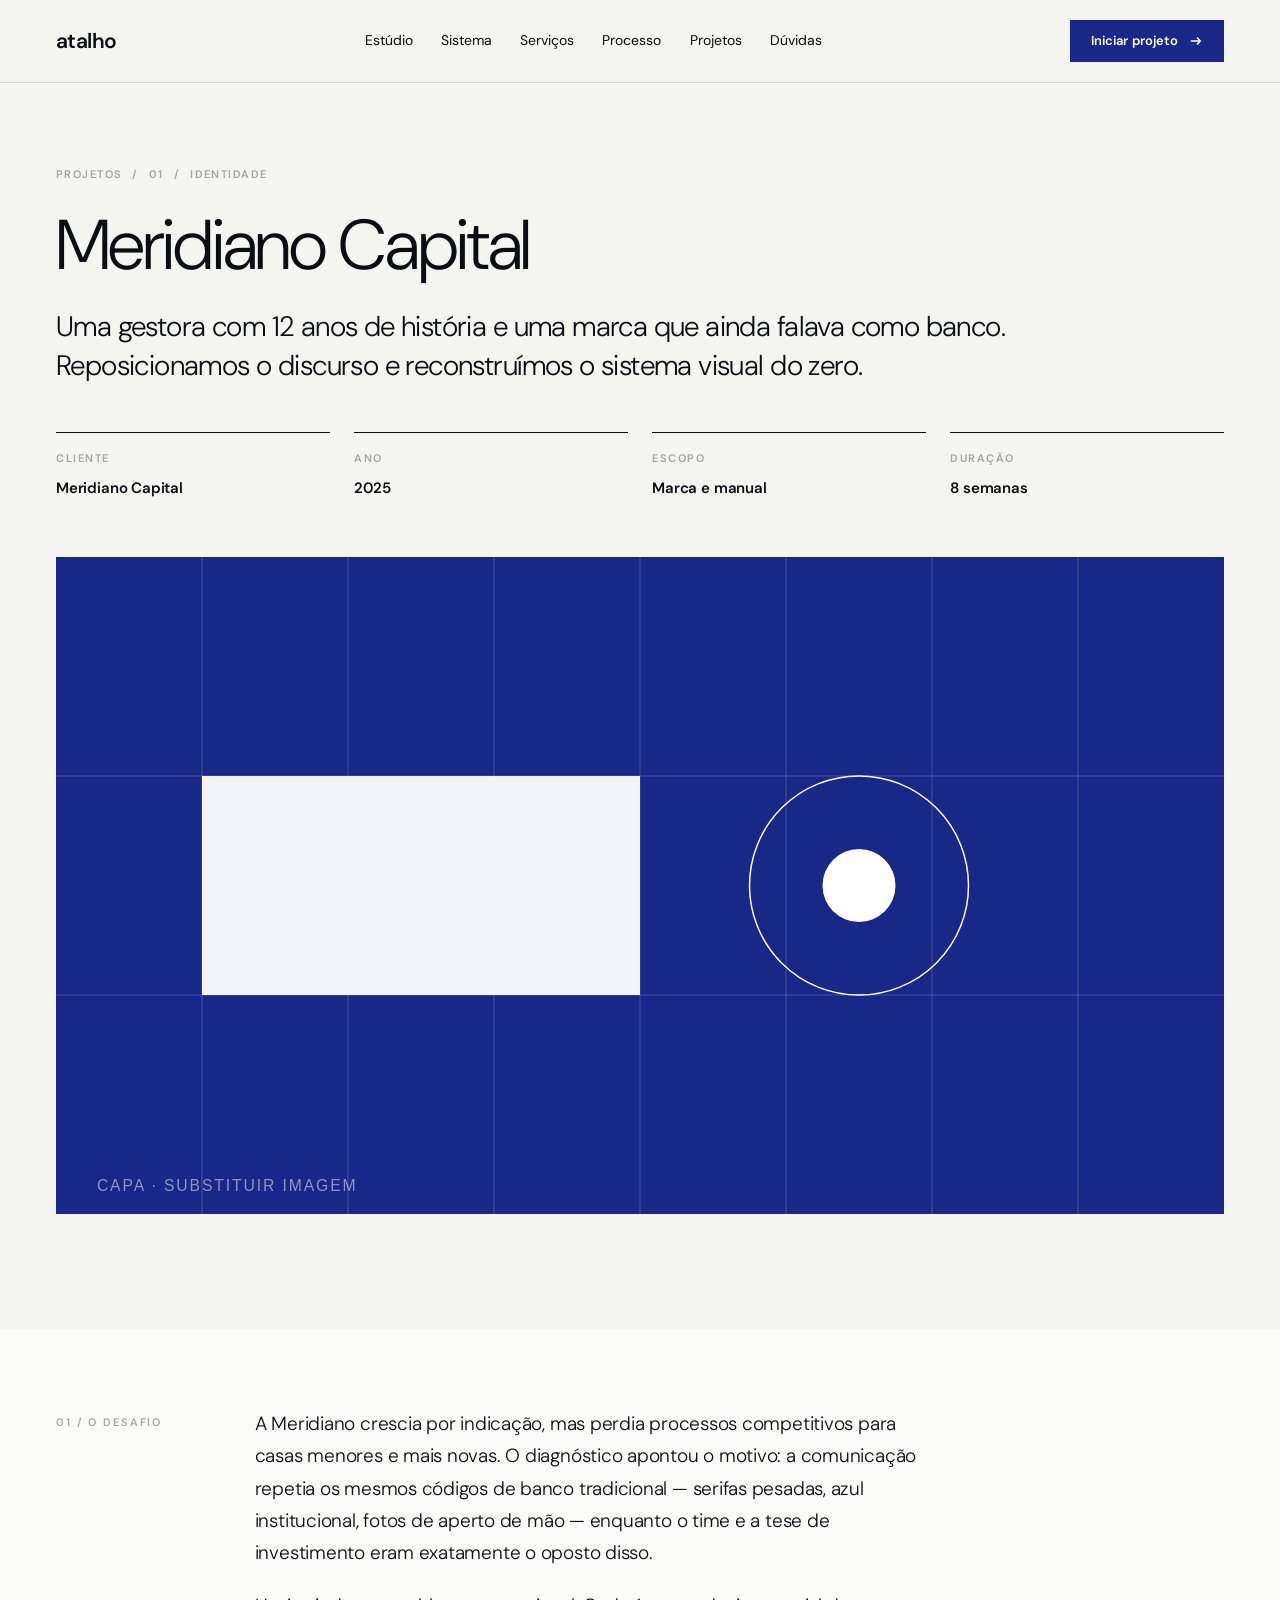
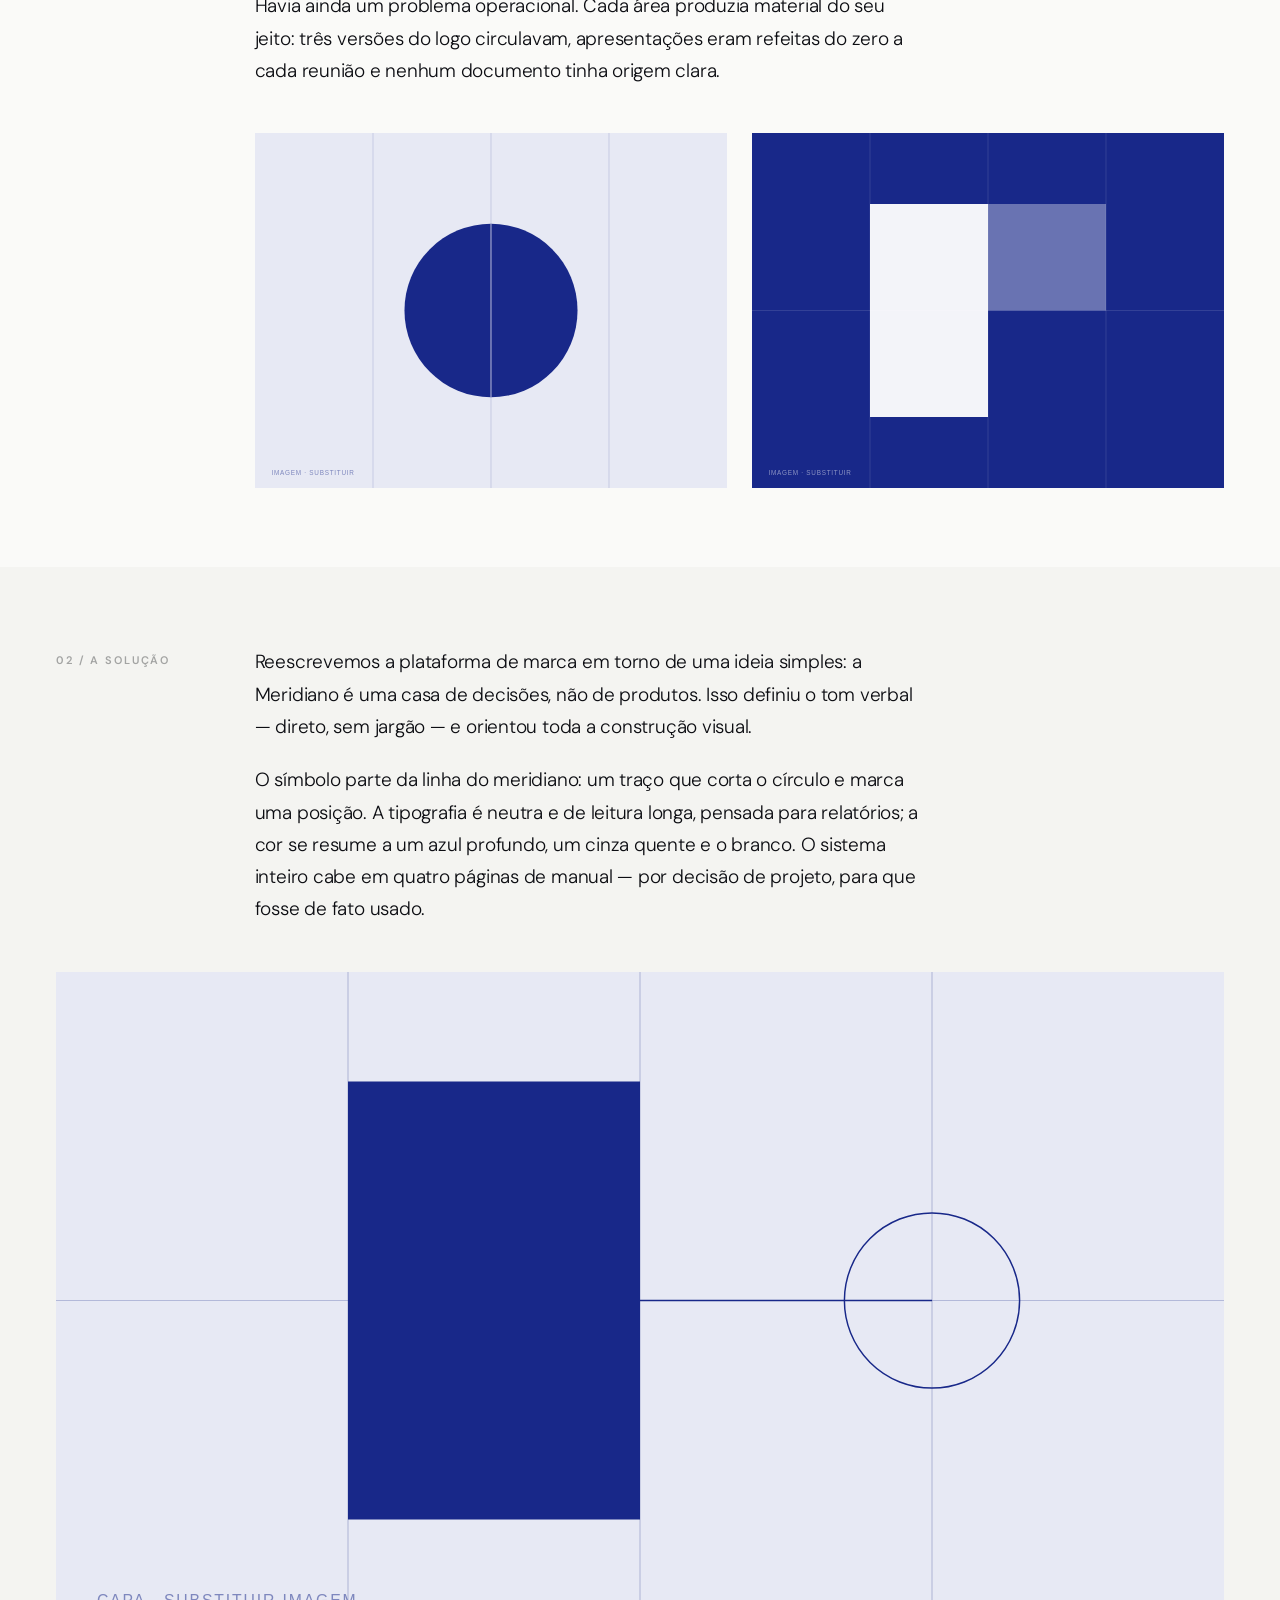
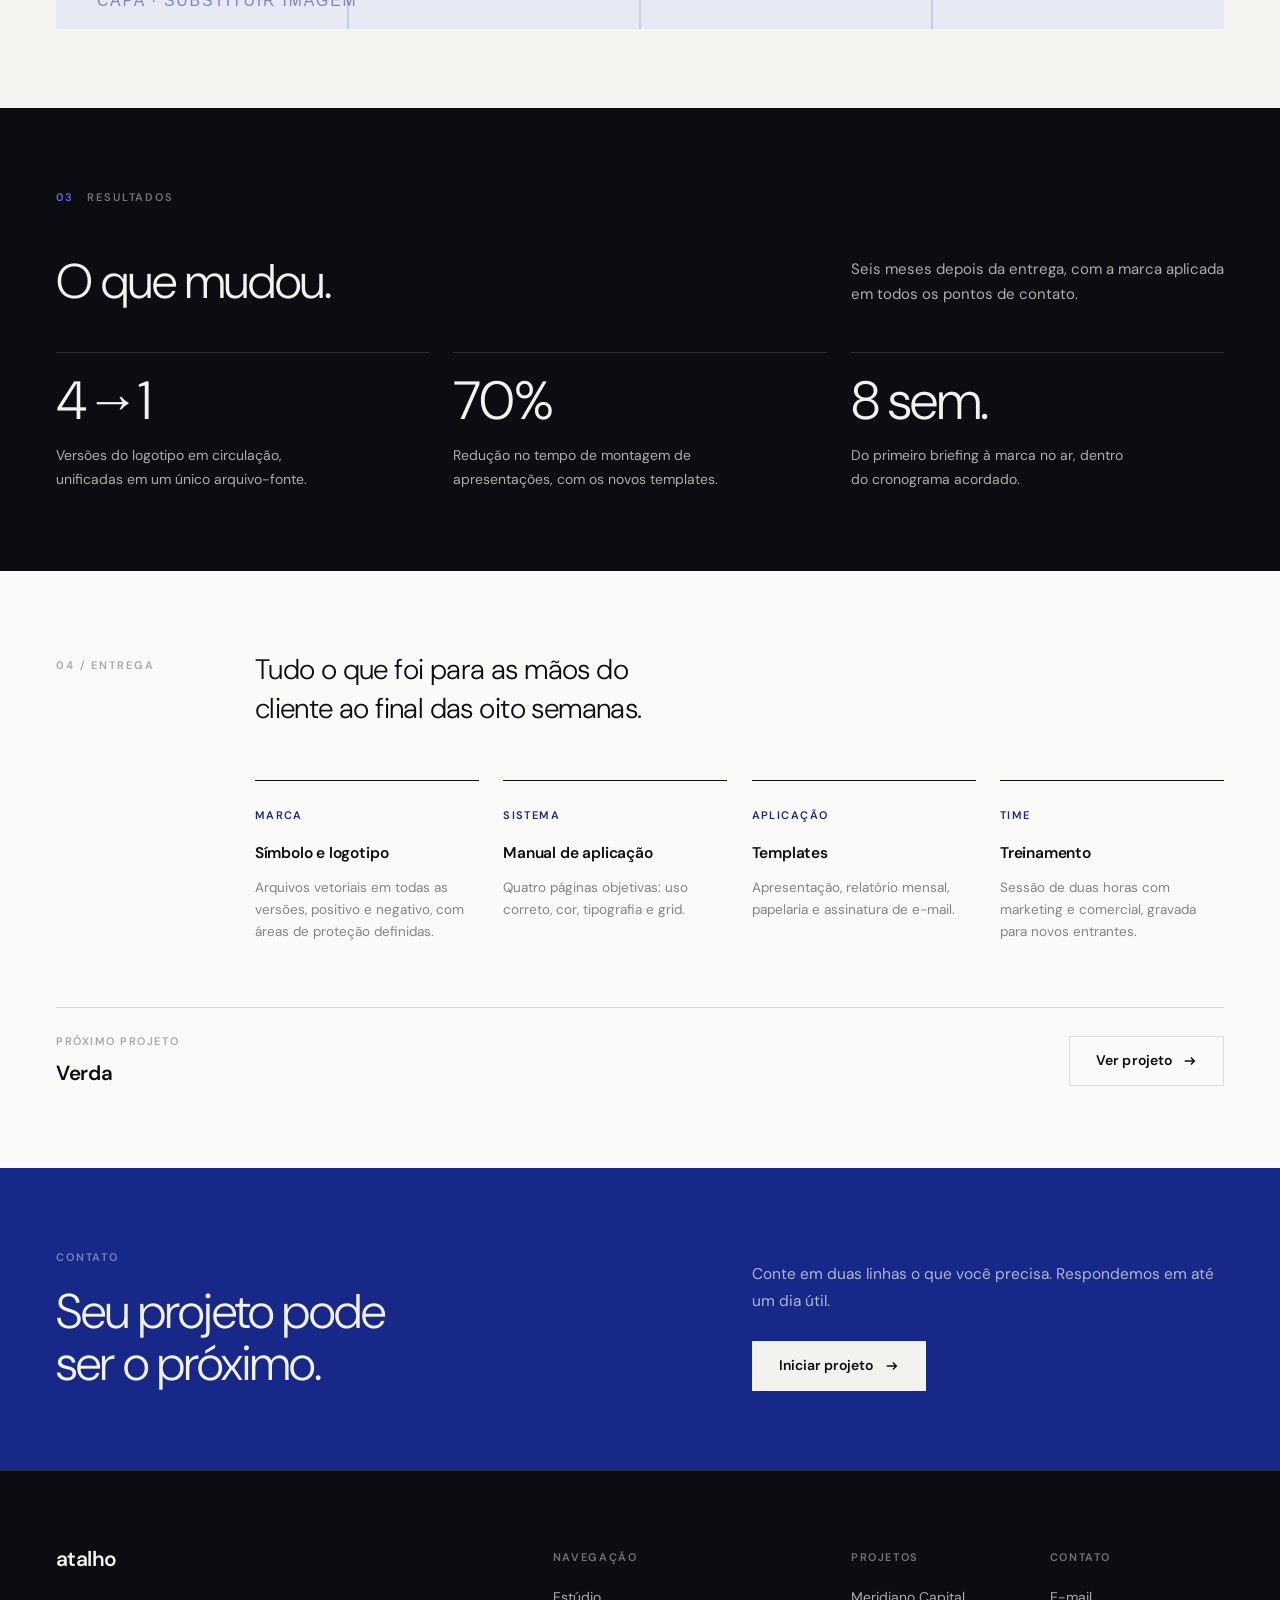
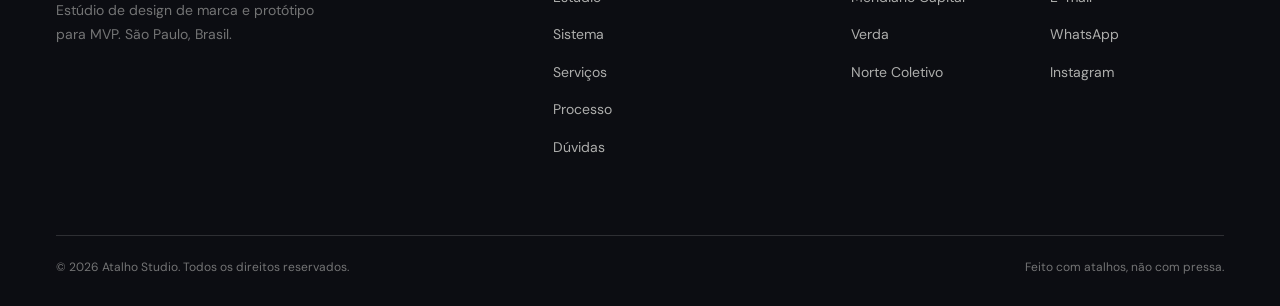
==== projeto-01.html @ b3b2bef0 "Troca a tipografia do site de Open Sans para DM Sans A Google Sans, pedida originalmente, não pode s" ====
<!DOCTYPE html>
<html lang="pt-BR">
<head>
<meta charset="utf-8">
<meta name="viewport" content="width=device-width, initial-scale=1">
<title>Meridiano Capital — Projeto 01 | Atalho Studio</title>
<meta name="description" content="Identidade e sistema visual para a Meridiano Capital, gestora de investimentos em reposicionamento — projeto do Atalho Studio.">
<meta name="theme-color" content="#182889">

<meta property="og:type" content="article">
<meta property="og:site_name" content="Atalho Studio">
<meta property="og:title" content="Meridiano Capital — Atalho Studio">
<meta property="og:description" content="Identidade e sistema visual para a Meridiano Capital, gestora de investimentos em reposicionamento — projeto do Atalho Studio.">
<meta property="og:image" content="assets/img/cover-01.svg">
<meta property="og:locale" content="pt_BR">

<link rel="icon" href="assets/img/favicon.svg" type="image/svg+xml">
<link rel="canonical" href="projeto-01.html">

<!-- DM Sans hospedada no próprio site: sem depender do Google Fonts -->
<link rel="preload" href="assets/fonts/dm-sans-var-latin.woff2" as="font" type="font/woff2" crossorigin>
<link rel="stylesheet" href="assets/css/fonts.css">
<link rel="stylesheet" href="assets/css/style.css">
<noscript><style>.reveal{opacity:1;transform:none}</style></noscript>
</head>
<body>

<!-- ====================== CABEÇALHO ====================== -->
<header class="header" id="header">
  <div class="shell header__bar">
    <a class="brand" href="index.html">atalho</a>

    <nav class="nav" aria-label="Navegação principal">
      <a href="index.html#estudio">Estúdio</a>
      <a href="index.html#sistema">Sistema</a>
      <a href="index.html#servicos">Serviços</a>
      <a href="index.html#processo">Processo</a>
      <a href="index.html#projetos">Projetos</a>
      <a href="index.html#duvidas">Dúvidas</a>
    </nav>

    <div class="header__cta">
      <a class="btn btn--light btn--sm" href="index.html#contato">
        Iniciar projeto
        <svg viewBox="0 0 16 16" fill="none" aria-hidden="true"><path d="M2 8h11M9 4l4 4-4 4" stroke="currentColor" stroke-width="1.6"/></svg>
      </a>
      <button class="burger" id="burger" aria-label="Abrir menu" aria-expanded="false" aria-controls="drawer"><span></span></button>
    </div>
  </div>
</header>

<div class="drawer" id="drawer">
  <nav aria-label="Navegação mobile">
    <a class="drawer__link" href="index.html#estudio"><i>01</i>Estúdio</a>
    <a class="drawer__link" href="index.html#sistema"><i>02</i>Sistema</a>
    <a class="drawer__link" href="index.html#servicos"><i>03</i>Serviços</a>
    <a class="drawer__link" href="index.html#processo"><i>04</i>Processo</a>
    <a class="drawer__link" href="index.html#projetos"><i>05</i>Projetos</a>
    <a class="drawer__link" href="index.html#duvidas"><i>06</i>Dúvidas</a>
    <a class="drawer__link" href="index.html#contato"><i>07</i>Contato</a>
  </nav>
  <div class="drawer__foot">
    <span class="micro">São Paulo · Brasil</span>
    <a class="btn btn--solid btn--sm" href="index.html#contato">Iniciar projeto
      <svg viewBox="0 0 16 16" fill="none" aria-hidden="true"><path d="M2 8h11M9 4l4 4-4 4" stroke="currentColor" stroke-width="1.6"/></svg>
    </a>
  </div>
</div>

<main>

<!-- ====================== ABERTURA ====================== -->
<section class="p-hero s-paper">
  <div class="shell">
    <p class="crumb reveal"><a href="index.html#projetos">Projetos</a> <span>/</span> <span>01</span> <span>/</span> <span>Identidade</span></p>
    <h1 class="display reveal">Meridiano Capital</h1>
    <p class="lead p-hero__sub reveal" data-d="1">Uma gestora com 12 anos de história e uma marca que ainda falava como banco. Reposicionamos o discurso e reconstruímos o sistema visual do zero.</p>

    <div class="g12 meta reveal" data-d="2">
      <div><small>Cliente</small><p>Meridiano Capital</p></div>
      <div><small>Ano</small><p>2025</p></div>
      <div><small>Escopo</small><p>Marca e manual</p></div>
      <div><small>Duração</small><p>8 semanas</p></div>
    </div>
  </div>
</section>

<section class="s-paper" style="padding-bottom:clamp(72px, 9vw, 132px)">
  <div class="shell">
    <!-- Troque por uma imagem real do projeto -->
    <img class="cover reveal" src="assets/img/cover-01.svg" alt="Meridiano Capital — imagem de capa do projeto" width="1600" height="900">
  </div>
</section>

<!-- ====================== DESAFIO ====================== -->
<section class="section s-white">
  <div class="shell">
    <div class="g12 block">
      <div class="block__lb reveal"><span class="micro">01 / O desafio</span></div>
      <div class="block__tx prose reveal" data-d="1">
        <p>A Meridiano crescia por indicação, mas perdia processos competitivos para casas menores e mais novas. O diagnóstico apontou o motivo: a comunicação repetia os mesmos códigos de banco tradicional — serifas pesadas, azul institucional, fotos de aperto de mão — enquanto o time e a tese de investimento eram exatamente o oposto disso.</p><p>Havia ainda um problema operacional. Cada área produzia material do seu jeito: três versões do logo circulavam, apresentações eram refeitas do zero a cada reunião e nenhum documento tinha origem clara.</p>
      </div>
    </div>

    <div class="g12 gallery reveal">
      <img src="assets/img/gal-a.svg" alt="Meridiano Capital — estudo visual" loading="lazy" width="1200" height="900">
      <img src="assets/img/gal-b.svg" alt="Meridiano Capital — aplicação da marca" loading="lazy" width="1200" height="900">
    </div>
  </div>
</section>

<!-- ====================== SOLUÇÃO ====================== -->
<section class="section s-paper">
  <div class="shell">
    <div class="g12 block">
      <div class="block__lb reveal"><span class="micro">02 / A solução</span></div>
      <div class="block__tx prose reveal" data-d="1">
        <p>Reescrevemos a plataforma de marca em torno de uma ideia simples: a Meridiano é uma casa de decisões, não de produtos. Isso definiu o tom verbal — direto, sem jargão — e orientou toda a construção visual.</p><p>O símbolo parte da linha do meridiano: um traço que corta o círculo e marca uma posição. A tipografia é neutra e de leitura longa, pensada para relatórios; a cor se resume a um azul profundo, um cinza quente e o branco. O sistema inteiro cabe em quatro páginas de manual — por decisão de projeto, para que fosse de fato usado.</p>
      </div>
    </div>

    <div class="g12 gallery gallery--full reveal">
      <img src="assets/img/cover-02.svg" alt="Meridiano Capital — sistema visual aplicado" loading="lazy" width="1600" height="900">
    </div>
  </div>
</section>

<!-- ====================== RESULTADOS ====================== -->
<section class="section s-dark">
  <div class="shell">
    <div class="g12 sec-head">
      <div class="sec-head__id reveal"><b>03</b><span class="micro">Resultados</span></div>
      <div class="sec-head__t reveal" data-d="1"><h2 class="h2">O que mudou.</h2></div>
      <div class="sec-head__x reveal" data-d="2"><p>Seis meses depois da entrega, com a marca aplicada em todos os pontos de contato.</p></div>
    </div>

    <div class="g12 results">
      <div class="reveal"><strong>4→1</strong><p>Versões do logotipo em circulação, unificadas em um único arquivo-fonte.</p></div>
      <div class="reveal" data-d="1"><strong>70%</strong><p>Redução no tempo de montagem de apresentações, com os novos templates.</p></div>
      <div class="reveal" data-d="2"><strong>8 sem.</strong><p>Do primeiro briefing à marca no ar, dentro do cronograma acordado.</p></div>
    </div>
  </div>
</section>

<!-- ====================== ENTREGA ====================== -->
<section class="section s-white">
  <div class="shell">
    <div class="g12 block">
      <div class="block__lb reveal"><span class="micro">04 / Entrega</span></div>
      <div class="block__full reveal" data-d="1">
        <p class="lead" style="max-width:24ch">Tudo o que foi para as mãos do cliente ao final das oito semanas.</p>
        <div class="g12 deliver" style="margin-top:clamp(36px, 4vw, 52px)">
          <div><span>MARCA</span><h4>Símbolo e logotipo</h4><p>Arquivos vetoriais em todas as versões, positivo e negativo, com áreas de proteção definidas.</p></div>
          <div><span>SISTEMA</span><h4>Manual de aplicação</h4><p>Quatro páginas objetivas: uso correto, cor, tipografia e grid.</p></div>
          <div><span>APLICAÇÃO</span><h4>Templates</h4><p>Apresentação, relatório mensal, papelaria e assinatura de e-mail.</p></div>
          <div><span>TIME</span><h4>Treinamento</h4><p>Sessão de duas horas com marketing e comercial, gravada para novos entrantes.</p></div>
        </div>
      </div>
    </div>

    <div class="next">
      <div>
        <small>Próximo projeto</small>
        <a class="h3" href="projeto-02.html">Verda</a>
      </div>
      <a class="btn btn--ghost" href="projeto-02.html">Ver projeto
        <svg viewBox="0 0 16 16" fill="none" aria-hidden="true"><path d="M2 8h11M9 4l4 4-4 4" stroke="currentColor" stroke-width="1.6"/></svg>
      </a>
    </div>
  </div>
</section>

<!-- ====================== CHAMADA DE CONTATO ====================== -->
<section class="section s-brand">
  <div class="shell g12">
    <div class="cta-band__t">
      <p class="micro reveal">Contato</p>
      <h2 class="h2 reveal" data-d="1" style="margin-top:20px; max-width:13ch">Seu projeto pode ser o próximo.</h2>
    </div>
    <div class="cta-band__x reveal" data-d="2">
      <p class="body" style="margin-bottom:26px">Conte em duas linhas o que você precisa. Respondemos em até um dia útil.</p>
      <a class="btn btn--light" href="index.html#contato">Iniciar projeto
        <svg viewBox="0 0 16 16" fill="none" aria-hidden="true"><path d="M2 8h11M9 4l4 4-4 4" stroke="currentColor" stroke-width="1.6"/></svg>
      </a>
    </div>
  </div>
</section>

</main>

<!-- ====================== RODAPÉ ====================== -->
<footer class="footer">
  <div class="shell">
    <div class="g12">
      <div class="footer__brand">
        <a class="brand" href="index.html">atalho</a>
        <p>Estúdio de design de marca e protótipo para MVP. São Paulo, Brasil.</p>
      </div>

      <div class="footer__col">
        <h5>Navegação</h5>
        <ul>
          <li><a href="index.html#estudio">Estúdio</a></li>
          <li><a href="index.html#sistema">Sistema</a></li>
          <li><a href="index.html#servicos">Serviços</a></li>
          <li><a href="index.html#processo">Processo</a></li>
          <li><a href="index.html#duvidas">Dúvidas</a></li>
        </ul>
      </div>

      <div class="footer__col">
        <h5>Projetos</h5>
        <ul>
          <li><a href="projeto-01.html">Meridiano Capital</a></li>
          <li><a href="projeto-02.html">Verda</a></li>
          <li><a href="projeto-03.html">Norte Coletivo</a></li>
        </ul>
      </div>

      <div class="footer__col">
        <h5>Contato</h5>
        <ul>
          <li><a href="mailto:contato@atalhostudio.com.br">E-mail</a></li>
          <li><a href="https://wa.me/5511999999999" target="_blank" rel="noopener">WhatsApp</a></li>
          <li><a href="https://instagram.com/atalho.studio" target="_blank" rel="noopener">Instagram</a></li>
        </ul>
      </div>
    </div>

    <div class="footer__bot">
      <span>&copy; <span id="ano">2026</span> Atalho Studio. Todos os direitos reservados.</span>
      <span>Feito com atalhos, não com pressa.</span>
    </div>
  </div>
</footer>

<script src="assets/js/main.js" defer></script>
</body>
</html>
---- assets/css/fonts.css ----
/* =========================================================
   ATALHO STUDIO — DM Sans hospedada no próprio servidor
   Arquivo variável (pesos 300 a 700 num único download, mais
   o eixo óptico), subconjuntos latin e latin-ext, que cobrem
   o português inteiro.
   Fonte: Google Fonts · SIL Open Font License 1.1
   ========================================================= */

/* latin-ext */
@font-face{
  font-family:'DM Sans';
  font-style:normal;
  font-weight:300 700;
  font-display:swap;
  src:url(../fonts/dm-sans-var-latin-ext.woff2) format('woff2');
  unicode-range:U+0100-02BA,U+02BD-02C5,U+02C7-02CC,U+02CE-02D7,U+02DD-02FF,U+0304,U+0308,U+0329,U+1D00-1DBF,U+1E00-1E9F,U+1EF2-1EFF,U+2020,U+20A0-20AB,U+20AD-20C0,U+2113,U+2C60-2C7F,U+A720-A7FF;
}
/* latin */
@font-face{
  font-family:'DM Sans';
  font-style:normal;
  font-weight:300 700;
  font-display:swap;
  src:url(../fonts/dm-sans-var-latin.woff2) format('woff2');
  unicode-range:U+0000-00FF,U+0131,U+0152-0153,U+02BB-02BC,U+02C6,U+02DA,U+02DC,U+0304,U+0308,U+0329,U+2000-206F,U+20AC,U+2122,U+2191,U+2193,U+2212,U+2215,U+FEFF,U+FFFD;
}
---- assets/css/style.css ----
/* =========================================================
   ATALHO STUDIO
   Sistema visual: grade de 12 colunas, tipografia DM Sans,
   cujo desenho já é estreito — por isso o tracking negativo dos
   tamanhos de display é mais brando do que seria com uma grotesca
   tradicional,
   azul #182889 como única cor de destaque.
   ========================================================= */

/* ---------- 1. Tokens ---------- */
:root{
  --brand:        #182889;
  --brand-deep:   #0f1a5e;
  --brand-claro:  #5a6ce2;   /* o mesmo azul, clareado para ler sobre escuro */
  --brand-lift:   #23359f;
  --brand-soft:   #e7e9f4;
  --brand-tint:   rgba(24, 40, 137, .08);

  --ink:          #0c0d12;
  --ink-2:        #16181f;
  --ink-70:       rgba(12, 13, 18, .70);
  --ink-50:       rgba(12, 13, 18, .50);
  --ink-35:       rgba(12, 13, 18, .35);
  --line:         rgba(12, 13, 18, .13);
  --line-soft:    rgba(12, 13, 18, .07);

  --paper:        #f4f4f1;
  --paper-2:      #fafaf8;
  --on-dark:      #f2f2ee;
  --on-dark-70:   rgba(242, 242, 238, .70);
  --on-dark-45:   rgba(242, 242, 238, .45);
  --line-dark:    rgba(90, 108, 226, .42);
  --on-dark-line: rgba(242, 242, 238, .15);

  --shell:        1280px;
  --gut:          clamp(20px, 4.4vw, 56px);
  --colgap:       clamp(14px, 1.9vw, 28px);
  --section:      clamp(56px, 6.2vw, 96px);
  --ease:         cubic-bezier(.22, .61, .36, 1);
}

/* ---------- 2. Reset ---------- */
*,*::before,*::after{ box-sizing:border-box; }
html{ -webkit-text-size-adjust:100%; scroll-behavior:smooth; }
body{
  margin:0;
  font-family:"DM Sans","Helvetica Neue",Arial,sans-serif;
  font-size:16px; font-weight:400; line-height:1.65;
  color:var(--ink); background:var(--paper);
  -webkit-font-smoothing:antialiased; text-rendering:optimizeLegibility;
}
img,svg{ display:block; max-width:100%; }
a{ color:inherit; text-decoration:none; }
button{ font:inherit; color:inherit; background:none; border:0; cursor:pointer; }
h1,h2,h3,h4,p,figure,blockquote{ margin:0; }
ul,ol{ margin:0; padding:0; list-style:none; }
::selection{ background:var(--brand); color:#fff; }
:focus-visible{ outline:2px solid var(--brand); outline-offset:4px; }
.s-dark :focus-visible,.hero :focus-visible{ outline-color:var(--on-dark); }

/* ---------- 3. Estrutura ---------- */
.shell{ width:100%; max-width:var(--shell); margin-inline:auto; padding-inline:var(--gut); }
.section{ padding-block:var(--section); }
section[id]{ scroll-margin-top:90px; }
.s-dark { background:var(--ink);    color:var(--on-dark); }
.s-brand{ background:var(--brand);  color:var(--on-dark); }
.s-paper{ background:var(--paper); }
.s-white{ background:var(--paper-2); }

.g12{ display:grid; grid-template-columns:repeat(12, 1fr); gap:var(--colgap); }

/* ---------- 4. Tipografia ---------- */
.display{
  font-weight:300; font-size:clamp(38px, 5.5vw, 76px);
  line-height:1.03; letter-spacing:-.024em;
  text-wrap:balance;
}
.h2{
  font-weight:300; font-size:clamp(29px, 3.8vw, 50px);
  line-height:1.08; letter-spacing:-.02em;
  text-wrap:balance;
}
.h3{ font-weight:600; font-size:clamp(18px, 1.6vw, 21px); line-height:1.3; letter-spacing:-.015em; }
.lead{
  font-weight:300; font-size:clamp(19px, 2.2vw, 29px);
  line-height:1.38; letter-spacing:-.021em;
  text-wrap:pretty;
}
.body{ font-size:15.5px; line-height:1.75; color:var(--ink-70); }
.s-dark .body,.s-brand .body{ color:var(--on-dark-70); }

.micro{
  font-size:11px; font-weight:600; letter-spacing:.17em; text-transform:uppercase;
  color:var(--ink-35);
}
.s-dark .micro,.s-brand .micro,.footer .micro{ color:var(--on-dark-45); }
.accent{ color:var(--brand); }
.s-dark .accent{ color:var(--brand-claro); }

/* ---------- 5. Botões e links ---------- */
.btn{
  display:inline-flex; align-items:center; gap:11px;
  height:50px; padding:0 26px; border-radius:0;
  font-size:14px; font-weight:600; letter-spacing:.005em;
  border:1px solid transparent; white-space:nowrap;
  transition:background .25s var(--ease), color .25s var(--ease), border-color .25s var(--ease);
}
.btn svg{ width:14px; height:14px; flex:none; transition:transform .3s var(--ease); }
.btn:hover svg{ transform:translateX(4px); }
.btn--solid{ background:var(--brand); color:#fff; }
.btn--solid:hover{ background:var(--brand-deep); }
.btn--light{ background:var(--on-dark); color:var(--ink); }
.btn--light:hover{ background:#fff; }
.header .btn--light{ background:var(--brand); color:#fff; }
.header .btn--light:hover{ background:var(--brand-deep); }
.btn--ghost{ border-color:var(--line); color:var(--ink); }
.btn--ghost:hover{ border-color:var(--brand); color:var(--brand); }
.s-dark .btn--ghost,.s-brand .btn--ghost,.hero .btn--ghost{ border-color:var(--on-dark-line); color:var(--on-dark); }
.s-dark .btn--ghost:hover,.s-brand .btn--ghost:hover,.hero .btn--ghost:hover{ border-color:var(--on-dark); background:rgba(242,242,238,.06); }
.btn--sm{ height:42px; padding:0 20px; font-size:13px; }

.link-u{
  display:inline-flex; align-items:center; gap:12px; padding-bottom:9px;
  font-size:14.5px; font-weight:600; border-bottom:1px solid currentColor;
  transition:gap .25s var(--ease);
}
.link-u:hover{ gap:20px; }
.link-u svg{ width:14px; height:14px; }

/* ---------- 6. Cabeçalho ---------- */
.header{
  position:sticky; top:0; z-index:60; padding-block:20px;
  background:var(--paper); color:var(--ink);
  box-shadow:0 1px 0 var(--line);
  transition:padding .3s var(--ease), box-shadow .35s var(--ease);
}
.header__bar{ display:flex; align-items:center; justify-content:space-between; gap:24px; }
.header.is-stuck{ padding-block:13px; box-shadow:0 1px 0 var(--line), 0 8px 28px rgba(12,13,18,.06); }

.brand{
  display:inline-flex; align-items:baseline; flex:none;
  font-size:21px; font-weight:600; letter-spacing:-.026em; line-height:1;
  color:inherit;
}

.nav{ display:flex; align-items:center; gap:clamp(16px, 2.2vw, 32px); }
.nav a{
  font-size:14px; color:var(--ink); opacity:1;
  transition:text-decoration-color .2s var(--ease);
  text-decoration:underline 1px transparent; text-underline-offset:6px;
}
.nav a:hover{ text-decoration-color:currentColor; }
.header__cta{ display:flex; align-items:center; gap:12px; }


.burger{ display:none; width:42px; height:42px; align-items:center; justify-content:center; margin-right:-10px; }
.burger span{ display:block; width:20px; height:1.5px; background:currentColor; position:relative; transition:background .2s; }
.burger span::before,.burger span::after{
  content:""; position:absolute; left:0; width:20px; height:1.5px; background:currentColor;
  transition:transform .3s var(--ease);
}
.burger span::before{ top:-6px; } .burger span::after{ top:6px; }
body.nav-open .burger span{ background:transparent; }
body.nav-open .burger span::before{ transform:translateY(6px) rotate(45deg); }
body.nav-open .burger span::after { transform:translateY(-6px) rotate(-45deg); }

.drawer{
  position:fixed; inset:0; z-index:55; background:var(--paper); color:var(--ink);
  padding:104px var(--gut) 36px; display:flex; flex-direction:column; justify-content:space-between;
  opacity:0; visibility:hidden; transform:translateY(-6px);
  transition:opacity .3s var(--ease), transform .3s var(--ease), visibility .3s;
}
body.nav-open .drawer{ opacity:1; visibility:visible; transform:none; }
.drawer__link{
  display:flex; align-items:baseline; gap:14px; padding:15px 0; border-bottom:1px solid var(--line);
  font-size:25px; font-weight:300; letter-spacing:-.021em;
}
.drawer__link i{ font-style:normal; font-size:11px; font-weight:600; letter-spacing:.12em; color:var(--ink-35); }
.drawer__foot{ display:flex; flex-wrap:wrap; gap:14px; align-items:center; justify-content:space-between; }

/* ---------- 7. Hero ---------- */
.hero{
  position:relative; overflow:hidden;
  /* preto, com o azul como única cor de destaque: é ele que desenha a grade,
     o selo e o botão principal */
  background:var(--ink); color:var(--on-dark);
  --celula:clamp(74px, 7.6vw, 128px);
  --grade:rgba(90, 108, 226, .16);
  display:flex; align-items:center;
  min-height:clamp(560px, 86vh, 840px);
  padding:clamp(56px, 8vh, 110px) 0 clamp(56px, 8vh, 110px);
}
/* Textura de fundo: uma grade de linhas finas, com alguns quadrados acesos.
   As linhas são dois gradientes de uma listra só — um na vertical, outro na
   horizontal — repetidos pelo `background-size`. Os quadrados acesos são
   camadas `no-repeat` de uma célula, posicionadas a partir do centro: como a
   grade também parte do centro, cada um cai exatamente dentro de uma célula
   em qualquer largura de tela.

   A máscara apaga a grade no meio, onde fica o texto, e a devolve em direção
   às bordas. Fica num pseudo-elemento porque, no `.hero`, ela apagaria
   também o texto.                                                          */
.hero::before{
  content:''; position:absolute; inset:0; z-index:0; pointer-events:none;
  --aceso:rgba(90, 108, 226, .055);
  background-image:
    linear-gradient(to right,  var(--grade) 1px, transparent 1px),
    linear-gradient(to bottom, var(--grade) 1px, transparent 1px),
    linear-gradient(var(--aceso), var(--aceso)),
    linear-gradient(var(--aceso), var(--aceso)),
    linear-gradient(var(--aceso), var(--aceso)),
    linear-gradient(var(--aceso), var(--aceso)),
    linear-gradient(var(--aceso), var(--aceso)),
    linear-gradient(var(--aceso), var(--aceso));
  background-size:var(--celula) var(--celula);
  background-repeat:repeat, repeat, no-repeat, no-repeat, no-repeat, no-repeat, no-repeat, no-repeat;
  background-position:
    center center,
    center center,
    calc(50% - 5 * var(--celula)) calc(50% - 3 * var(--celula)),
    calc(50% - 3 * var(--celula)) calc(50% + 3 * var(--celula)),
    calc(50% + 4 * var(--celula)) calc(50% - 2 * var(--celula)),
    calc(50% + 6 * var(--celula)) calc(50% + 2 * var(--celula)),
    calc(50% - 7 * var(--celula)) calc(50% + 1 * var(--celula)),
    calc(50% + 2 * var(--celula)) calc(50% + 4 * var(--celula));
  -webkit-mask-image:radial-gradient(ellipse 62% 58% at 50% 50%, transparent 30%, rgba(0,0,0,.40) 68%, #000 100%);
          mask-image:radial-gradient(ellipse 62% 58% at 50% 50%, transparent 30%, rgba(0,0,0,.40) 68%, #000 100%);
}
.hero .shell{ position:relative; z-index:1; width:100%; }
/* tudo centrado numa coluna só, como no layout de referência */
.painel{ max-width:900px; margin-inline:auto; text-align:center; }

/* o selo: quadrado, como o resto do site */
.selo{
  display:inline-flex; align-items:center; gap:10px;
  padding:5px 12px 5px 5px; border:1px solid var(--line-dark);
  font-size:12.5px; color:var(--on-dark-70); text-decoration:none;
  transition:border-color .18s ease, color .18s ease;
}
.selo:hover{ border-color:var(--on-dark-45); color:var(--on-dark); }
.selo__tag{
  background:var(--brand); color:#fff; padding:3px 8px;
  font-size:10.5px; font-weight:700; letter-spacing:.1em; text-transform:uppercase;
}
.selo svg{ width:14px; height:14px; flex:none; }

.hero h1{
  margin-top:clamp(22px, 3vw, 34px); margin-inline:auto; max-width:15ch;
  font-weight:600; font-size:clamp(40px, 6.2vw, 88px);
  line-height:1.02; letter-spacing:-.026em; text-wrap:balance;
}

.hero__lead{
  margin:clamp(18px, 2.2vw, 28px) auto 0; max-width:42ch;
  font-size:clamp(15.5px, 1.25vw, 18px); line-height:1.62; color:var(--on-dark-70);
  text-wrap:balance;
}
.hero__acoes{
  display:flex; flex-wrap:wrap; justify-content:center; gap:12px;
  margin-top:clamp(30px, 3.6vw, 46px);
}
.btn--acento{ background:var(--brand); color:#fff; }
.btn--acento:hover{ background:var(--brand-deep); }


/* ---------- 8. Cabeçalho de seção ---------- */
.sec-head{
  align-items:end; margin-bottom:clamp(30px, 3.4vw, 50px);
}
.sec-head__id{
  grid-column:1 / 13; display:flex; align-items:baseline; gap:14px;
  margin-bottom:clamp(18px, 2vw, 30px);
}
.sec-head__id b{ font-size:11px; font-weight:600; letter-spacing:.1em; color:var(--brand); }
.s-dark .sec-head__id b{ color:var(--brand-claro); }
.sec-head__t{ grid-column:1 / 8; }
.sec-head__x{ grid-column:9 / 13; align-self:end; }
.sec-head__x p{ font-size:15px; line-height:1.72; color:var(--ink-50); }
.s-dark .sec-head__x p{ color:var(--on-dark-70); }

/* ---------- 9. Estúdio ---------- */

.factbar{
  margin-top:clamp(6px, 1.2vw, 16px); padding-top:24px; border-top:1px solid var(--line);
  display:flex; flex-wrap:wrap; align-items:flex-end; justify-content:space-between; gap:32px;
}
.facts{ display:flex; flex-wrap:wrap; gap:clamp(36px, 6vw, 88px); }
.facts b{ display:block; font-size:clamp(34px, 4vw, 50px); font-weight:300; letter-spacing:-.024em; line-height:1; color:var(--brand); }
.facts span{ display:block; margin-top:10px; font-size:11px; font-weight:600; letter-spacing:.15em; text-transform:uppercase; color:var(--ink-35); }

/* ---------- 10. Serviços ---------- */
.cards{ border-top:1px solid var(--on-dark-line); }
.card{
  grid-column:span 4; padding:clamp(26px, 2.6vw, 38px) 0 clamp(30px, 3vw, 44px);
  position:relative; transition:opacity .3s var(--ease);
}
.card__n{ font-size:11px; font-weight:600; letter-spacing:.1em; color:var(--brand-claro); }
.card h3{ margin:20px 0 12px; }
.card > p{ font-size:14.5px; line-height:1.72; color:var(--on-dark-70); max-width:34ch; }
.card ul{ margin-top:24px; border-bottom:1px solid var(--on-dark-line); }
.card li{
  position:relative; padding:10px 0 10px 20px; font-size:14px; color:var(--on-dark-70);
  border-top:1px solid var(--on-dark-line);
}
.card li::before{
  content:""; position:absolute; left:0; top:17px; width:6px; height:6px;
  background:var(--brand-claro);
}
.cards .card + .card{ padding-left:clamp(20px, 2.2vw, 34px); }

/* ---------- 10b. Sistema (vídeo) ---------- */
.video{
  position:relative; margin:0; overflow:hidden;
  aspect-ratio:16 / 9; background:var(--brand-deep);
}
.video__poster{ width:100%; height:100%; object-fit:cover; }
.video video,.video iframe{ position:absolute; inset:0; width:100%; height:100%; border:0; background:#000; }
.video__btn{
  position:absolute; left:50%; top:50%; transform:translate(-50%, -50%);
  display:inline-flex; align-items:center; gap:14px;
  height:58px; padding:0 28px 0 24px;
  background:var(--on-dark); color:var(--ink);
  font-size:14px; font-weight:600; letter-spacing:.01em;
  transition:background .25s var(--ease), transform .3s var(--ease);
}
.video__btn:hover{ background:#fff; transform:translate(-50%, -50%) scale(1.03); }
.video__btn svg{ width:15px; height:15px; flex:none; color:var(--brand); }
.video__btn b{ font-weight:400; color:var(--ink-35); }
.video.is-playing .video__btn,.video.is-playing .video__poster{ display:none; }

.video-meta{
  margin-top:22px; padding-top:18px; border-top:1px solid var(--on-dark-line);
  display:flex; flex-wrap:wrap; gap:10px 32px; justify-content:space-between;
  font-size:12px; letter-spacing:.09em; text-transform:uppercase; color:var(--on-dark-45);
}

/* ---------- 11. Cronograma ---------- */
.gantt{ border-top:1px solid var(--ink); }
.gantt__head,.gantt__row{
  display:grid; grid-template-columns:minmax(200px, 26%) 1fr; gap:clamp(18px, 3vw, 44px); align-items:center;
}
.gantt__head{ padding-block:11px 13px; border-bottom:1px solid var(--line); }
.gantt__row{ padding-block:22px; border-bottom:1px solid var(--line); }
.gantt__scale,.gantt__track,.gantt__miles{ display:grid; grid-template-columns:repeat(8, 1fr); }
.gantt__scale span{ font-size:11px; font-weight:600; letter-spacing:.1em; color:var(--ink-35); }
.gantt__label strong{ display:flex; align-items:baseline; gap:12px; font-size:16.5px; font-weight:600; letter-spacing:-.012em; }
.gantt__label em{ font-style:normal; font-size:11px; letter-spacing:.1em; color:var(--brand); }
.gantt__when{ display:none; }
.gantt__label span{ display:block; margin-top:7px; font-size:13.5px; line-height:1.55; color:var(--ink-50); }
.gantt__track{
  position:relative; min-height:36px; align-items:center;
  background-image:linear-gradient(90deg, var(--line-soft) 1px, transparent 1px);
  background-size:calc(100% / 8) 100%;
}
.gantt__bar{
  grid-column:var(--s) / span var(--n);
  display:flex; align-items:center; justify-content:center;
  height:36px; padding:0 14px; border-radius:0;
  background:var(--brand); color:#fff;
  font-size:12px; font-weight:600; letter-spacing:.02em; white-space:nowrap;
  transform-origin:left; transform:scaleX(.02); opacity:0;
  transition:transform .75s var(--ease), opacity .4s var(--ease);
}
.gantt.is-in .gantt__bar{ transform:none; opacity:1; }
.gantt.is-in .gantt__row:nth-of-type(1) .gantt__bar{ transition-delay:.05s; }
.gantt.is-in .gantt__row:nth-of-type(2) .gantt__bar{ transition-delay:.17s; }
.gantt.is-in .gantt__row:nth-of-type(3) .gantt__bar{ transition-delay:.29s; }
.gantt.is-in .gantt__row:nth-of-type(4) .gantt__bar{ transition-delay:.41s; }
.gantt.is-in .gantt__row:nth-of-type(5) .gantt__bar{ transition-delay:.53s; }
.gantt__bar--soft{ background:var(--brand-soft); color:var(--brand); }
.gantt__bar--line{ background:transparent; border:1px dashed rgba(24,40,137,.35); color:var(--brand); }

.gantt__row--mile{ border-bottom:0; padding-block:18px 0; }
.gantt__miles > div{ grid-column:var(--s) / span 1; text-align:center; }
.gantt__miles i{ display:block; width:9px; height:9px; margin:0 auto; background:var(--ink); }
.gantt__miles > div:last-child i{ background:var(--brand); }
.gantt__miles small{ display:block; margin-top:11px; font-size:11px; line-height:1.35; color:var(--ink-35); }

.legend{
  margin-bottom:22px; display:flex; flex-wrap:wrap; gap:10px 28px; align-items:center;
  font-size:12px; color:var(--ink-35);
}
.legend b{ display:inline-flex; align-items:center; gap:9px; font-weight:400; }
.legend b::before{ content:""; width:15px; height:8px; background:var(--brand); }
.legend b.is-soft::before{ background:var(--brand-soft); }
.legend b.is-line::before{ background:transparent; border:1px dashed rgba(24,40,137,.35); }
.legend b.is-mile::before{ width:9px; height:9px; background:var(--ink); }

.deliver{ margin-top:clamp(36px, 4.2vw, 56px); }
.deliver > div{
  grid-column:span 3; padding-top:20px; border-top:1px solid var(--ink);
}
.deliver span{ font-size:11px; font-weight:600; letter-spacing:.13em; color:var(--brand); }
.deliver h4{ margin:14px 0 10px; font-size:15.5px; font-weight:600; letter-spacing:-.012em; }
.deliver p{ font-size:13.5px; line-height:1.65; color:var(--ink-50); }

/* ---------- 12. Projetos ---------- */
.work{ row-gap:clamp(32px, 3.8vw, 52px); }
.work__item{ grid-column:span 4; display:flex; flex-direction:column; }
.work__item--offset{ margin-top:clamp(28px, 4.5vw, 72px); }
.work__media{
  position:relative; overflow:hidden; border-radius:0; background:var(--brand-soft);
  aspect-ratio:4 / 5;
}
.work__media img{ width:100%; height:100%; object-fit:cover; transition:transform .8s var(--ease); }
.work__item:hover .work__media img{ transform:scale(1.035); }
.work__tag{
  position:absolute; left:14px; top:14px; z-index:2; padding:7px 13px; border-radius:0;
  background:rgba(250,250,248,.94); backdrop-filter:blur(6px);
  font-size:10.5px; font-weight:600; letter-spacing:.11em; text-transform:uppercase; color:var(--brand);
}
.work__head{
  display:flex; align-items:baseline; justify-content:space-between; gap:16px;
  margin-top:22px; padding-bottom:14px; border-bottom:1px solid var(--line);
}
.work__head h3{ font-size:21px; font-weight:600; letter-spacing:-.022em; }
.work__head b{ font-size:11px; font-weight:600; letter-spacing:.1em; color:var(--ink-35); }
.work__item p{ margin-top:14px; font-size:14.5px; line-height:1.7; color:var(--ink-50); }
.work__go{
  display:inline-flex; align-items:center; gap:10px; margin-top:18px;
  font-size:12px; font-weight:600; letter-spacing:.11em; text-transform:uppercase; color:var(--brand);
}
.work__go svg{ width:13px; height:13px; transition:transform .3s var(--ease); }
.work__item:hover .work__go svg{ transform:translateX(5px); }

/* ---------- 13. Dúvidas ---------- */
.faq-wrap{ align-items:start; }
.faq-wrap__t{ grid-column:1 / 4; position:sticky; top:112px; }
.faq{ grid-column:5 / 13; border-top:1px solid var(--line); }
.faq__item{ border-bottom:1px solid var(--line); }
.faq__q{
  width:100%; display:flex; align-items:center; justify-content:space-between; gap:24px;
  padding:24px 0; text-align:left; font-size:clamp(16px, 1.6vw, 19px); font-weight:600; letter-spacing:-.017em;
}
.faq__q i{
  position:relative; flex:none; width:24px; height:24px; border:1px solid var(--line); border-radius:0;
  transition:border-color .3s var(--ease), background .3s var(--ease);
}
.faq__q i::before,.faq__q i::after{
  content:""; position:absolute; left:50%; top:50%; background:var(--ink);
  transform:translate(-50%,-50%); transition:transform .3s var(--ease), background .3s var(--ease);
}
.faq__q i::before{ width:9px; height:1px; }
.faq__q i::after { width:1px; height:9px; }
.faq__q:hover i{ border-color:var(--brand); }
.faq__item.is-open .faq__q i{ background:var(--brand); border-color:var(--brand); }
.faq__item.is-open .faq__q i::before,.faq__item.is-open .faq__q i::after{ background:#fff; }
.faq__item.is-open .faq__q i::after{ transform:translate(-50%,-50%) scaleY(0); }
.faq__a{ overflow:hidden; height:0; transition:height .4s var(--ease); }
.faq__a p{ padding:0 56px 26px 0; font-size:15px; line-height:1.75; color:var(--ink-70); max-width:70ch; }

/* ---------- 14. Contato ---------- */
.contact__form{ grid-column:1 / 7; }
.contact__t{ grid-column:8 / 13; }
.contact__list li{ display:block; }
.contact__list small{ width:auto; margin-bottom:7px; }
.contact__list{ margin-top:0; }
.contact__list li{ border-top:1px solid var(--on-dark-line); padding:16px 0; display:flex; gap:20px; align-items:baseline; }
.contact__list small{ flex:none; width:96px; font-size:11px; font-weight:600; letter-spacing:.14em; text-transform:uppercase; color:var(--on-dark-45); }
.contact__list a,.contact__list span{ font-size:clamp(15px, 1.5vw, 18px); font-weight:300; letter-spacing:-.012em; }
.contact__list a{ border-bottom:1px solid transparent; transition:border-color .25s var(--ease); }
.contact__list a:hover{ border-color:currentColor; }

.form{ display:grid; gap:22px; }
.field label{ display:block; font-size:11px; font-weight:600; letter-spacing:.14em; text-transform:uppercase; color:var(--on-dark-45); margin-bottom:9px; }
.field{ position:relative; }
.field input,.field select,.field textarea{
  width:100%; padding:13px 0; border:0; border-bottom:1px solid var(--on-dark-line);
  background:transparent; color:var(--on-dark); font-family:inherit; font-size:16px; border-radius:0;
  transition:border-color .25s var(--ease);
}
.field textarea{ resize:vertical; min-height:88px; }
.field input:focus,.field select:focus,.field textarea:focus{ outline:0; border-color:var(--on-dark); }
.field input::placeholder,.field textarea::placeholder{ color:rgba(242,242,238,.3); }
.field select{ appearance:none; cursor:pointer; }
.field select option{ color:var(--ink); background:var(--paper); }
.field--select::after{
  content:""; position:absolute; right:2px; bottom:21px; width:7px; height:7px;
  border-right:1px solid var(--on-dark-45); border-bottom:1px solid var(--on-dark-45);
  transform:rotate(45deg); pointer-events:none;
}
.form__row{ display:grid; grid-template-columns:1fr 1fr; gap:22px; }
.form__foot{ display:flex; flex-wrap:wrap; gap:16px; align-items:center; justify-content:space-between; margin-top:8px; }
.form__foot p{ font-size:12px; color:var(--on-dark-45); max-width:32ch; }

/* ---------- 15. Rodapé ---------- */
.footer{ background:var(--ink); color:var(--on-dark); border-top:1px solid var(--on-dark-line); padding-block:clamp(52px, 6vw, 80px) 28px; }
.footer__brand{ grid-column:1 / 5; }
.footer__brand .brand{ height:30px; }
.footer__brand p{ margin-top:20px; max-width:26ch; font-size:14px; line-height:1.7; color:var(--on-dark-45); }
.footer__col{ grid-column:span 3; }
.footer__col:nth-of-type(2){ grid-column:6 / 9; }
.footer__col:nth-of-type(3){ grid-column:9 / 11; }
.footer__col:nth-of-type(4){ grid-column:11 / 13; }
.footer__col h5{ margin:0 0 18px; font-size:11px; font-weight:600; letter-spacing:.15em; text-transform:uppercase; color:var(--on-dark-45); }
.footer__col li{ margin-bottom:11px; }
.footer__col a{ font-size:14px; color:var(--on-dark-70); transition:color .2s var(--ease); }
.footer__col a:hover{ color:var(--on-dark); }
.footer__bot{
  margin-top:clamp(44px, 5vw, 68px); padding-top:22px; border-top:1px solid var(--on-dark-line);
  display:flex; flex-wrap:wrap; gap:10px 28px; justify-content:space-between;
  font-size:12px; color:var(--on-dark-45);
}

/* ---------- 16. Páginas de projeto ---------- */
.p-hero{ padding-top:clamp(56px, 6.5vw, 92px); padding-bottom:clamp(36px, 4.5vw, 56px); }
.crumb{ display:flex; gap:10px; align-items:center; font-size:11px; font-weight:600; letter-spacing:.13em; text-transform:uppercase; color:var(--ink-35); }
.crumb a:hover{ color:var(--brand); }
.p-hero h1{ margin-top:26px; max-width:16ch; }
.p-hero__sub{ margin-top:26px; max-width:54ch; }

.meta{ margin-top:clamp(32px, 3.6vw, 48px); }
.meta > div{ grid-column:span 3; padding-top:16px; border-top:1px solid var(--ink); }
.meta small{ display:block; font-size:11px; font-weight:600; letter-spacing:.14em; text-transform:uppercase; color:var(--ink-35); margin-bottom:9px; }
.meta p{ font-size:15px; font-weight:600; letter-spacing:-.012em; }

.cover{ width:100%; height:auto; aspect-ratio:16 / 9; object-fit:cover; border-radius:0; background:var(--brand-soft); }
.block{ align-items:start; }
.block__lb{ grid-column:1 / 3; }
.block__tx{ grid-column:3 / 10; }
.block__full{ grid-column:3 / 13; }
.p-hero h1{ text-wrap:balance; }
.prose p{ font-size:clamp(16px, 1.55vw, 19px); line-height:1.7; font-weight:300; letter-spacing:-.012em; }
.prose p + p{ margin-top:1.1em; }
.gallery{ margin-top:clamp(32px, 3.6vw, 48px); }
.gallery img{ width:100%; height:auto; aspect-ratio:4 / 3; object-fit:cover; border-radius:0; background:var(--brand-soft); }
.gallery img:first-child{ grid-column:3 / 8; }
.gallery img:last-child{ grid-column:8 / 13; }
.gallery.gallery--full img{ grid-column:1 / 13; aspect-ratio:16 / 9; }

.results > div{ grid-column:span 4; padding-top:22px; border-top:1px solid var(--on-dark-line); }
.results strong{ display:block; font-size:clamp(34px, 4.2vw, 54px); font-weight:300; letter-spacing:-.024em; line-height:1; }
.results p{ margin-top:16px; font-size:14px; line-height:1.7; color:var(--on-dark-70); max-width:28ch; }

.next{ display:flex; flex-wrap:wrap; gap:20px; align-items:center; justify-content:space-between; margin-top:clamp(44px, 5vw, 72px); padding-top:24px; border-top:1px solid var(--line); }
.next small{ display:block; font-size:11px; font-weight:600; letter-spacing:.14em; text-transform:uppercase; color:var(--ink-35); margin-bottom:10px; }

.cta-band__t{ grid-column:1 / 7; }
.cta-band__x{ grid-column:8 / 13; align-self:end; }

/* ---------- 17. Revelação ---------- */
.reveal{ opacity:0; transform:translateY(20px); transition:opacity .7s var(--ease), transform .7s var(--ease); }
.reveal.is-in{ opacity:1; transform:none; }
.reveal[data-d="1"]{ transition-delay:.07s; }
.reveal[data-d="2"]{ transition-delay:.14s; }
.reveal[data-d="3"]{ transition-delay:.21s; }
.reveal[data-d="4"]{ transition-delay:.28s; }

/* ---------- 18. Responsivo ---------- */
@media (max-width: 1100px){
  .sec-head__t{ grid-column:1 / 9; }
  .sec-head__x{ grid-column:1 / 9; margin-top:22px; }
  .faq-wrap__t{ grid-column:1 / 4; }
  .faq{ grid-column:4 / 13; }
  .contact__t{ grid-column:1 / 13; }
  .block__tx,.block__full{ grid-column:3 / 13; }
  .contact__form{ grid-column:1 / 13; }
  .contact__t{ grid-column:1 / 13; margin-top:48px; }
  .footer__brand{ grid-column:1 / 13; }
  .footer__col{ margin-top:44px; }
  .footer__col:nth-of-type(2){ grid-column:1 / 5; }
  .footer__col:nth-of-type(3){ grid-column:5 / 9; }
  .footer__col:nth-of-type(4){ grid-column:9 / 13; }
}
@media (max-width: 900px){
  /* cartões empilhados usam a largura toda: texto à esquerda, lista à direita */
  .card{
    grid-column:span 12;
    display:grid; grid-template-columns:1fr 1fr; gap:0 clamp(20px, 4vw, 52px); align-items:start;
  }
  .card__n,.card h3{ grid-column:1 / -1; }
  .card > p{ grid-column:1; max-width:38ch; }
  .card ul{ grid-column:2; margin-top:0; border-top:0; }
  .card li:first-child{ border-top:0; padding-top:0; }
  .card li:first-child::before{ top:7px; }
  .cards .card + .card{ padding-left:0; border-top:1px solid var(--on-dark-line); }
  .deliver > div{ grid-column:span 6; }
  .work__item{ grid-column:span 6; }
  .work__item--offset{ margin-top:0; }
  .results > div{ grid-column:span 12; }
  .meta > div{ grid-column:span 6; }
  .gallery img:first-child,.gallery img:last-child{ grid-column:1 / 13; }
}
@media (max-width: 860px){
  .nav{ display:none; }
  .burger{ display:flex; }
  .header__cta .btn{ display:none; }
  .hero{ min-height:clamp(520px, 84vh, 760px); }
  .painel{ max-width:100%; }
  .selo{ padding:4px 10px 4px 4px; gap:8px; font-size:11.5px; }
  .selo__tag{ font-size:9.5px; padding:3px 6px; }
  .sec-head__id{ margin-bottom:20px; }
  .sec-head__t,.sec-head__x{ grid-column:1 / 13; }
  .faq-wrap__t{ grid-column:1 / 13; position:static; margin-bottom:34px; }
  .faq{ grid-column:1 / 13; }
  .faq__a p{ padding-right:0; }
  .block__lb{ grid-column:1 / 13; margin-bottom:18px; }
  .block__tx,.block__full{ grid-column:1 / 13; }
  .gallery img{ grid-column:1 / 13; }
  .p-hero h1{ max-width:none; }
  .cta-band__t,.cta-band__x{ grid-column:1 / 13; }
  .cta-band__x{ margin-top:28px; }
  .form__row{ grid-template-columns:1fr; }
  .contact__list li{ flex-direction:column; gap:5px; }
  .contact__list small{ width:auto; }
  /* cronograma empilhado */
  .gantt{ border-top:0; }
  .gantt__head{ display:none; }
  .gantt__row{ grid-template-columns:1fr; gap:13px; padding-block:22px; }
  .gantt__row--mile{ display:none; }
  .gantt__when{ display:inline-block; margin-top:11px; font-size:12px; font-weight:600; color:var(--brand); }
  .gantt__bar{ height:26px; padding:0; font-size:0; }
  .gantt__track{ min-height:26px; }
}
@media (max-width: 620px){
  .card{ grid-template-columns:1fr; }
  .card > p{ grid-column:1; }
  .card ul{ grid-column:1; margin-top:24px; }
  .card li:first-child{ border-top:1px solid var(--on-dark-line); padding-top:10px; }
  .card li:first-child::before{ top:17px; }
  .deliver > div,.work__item{ grid-column:span 12; }
  .meta > div{ grid-column:span 12; }
  .facts{ gap:28px 40px; }
}

@media (prefers-reduced-motion: reduce){
  *{ animation-duration:.001ms !important; transition-duration:.001ms !important; scroll-behavior:auto !important; }
  .reveal{ opacity:1; transform:none; }
  .gantt__bar{ opacity:1; transform:none; }
}

/* ---------- 19. Impressão ---------- */
@media print{
  .header,.drawer,.burger,.form,.video__btn{ display:none !important; }
  body{ background:#fff; color:#000; }
  .s-dark,.s-brand,.hero,.footer{ background:#fff !important; color:#000 !important; }
}
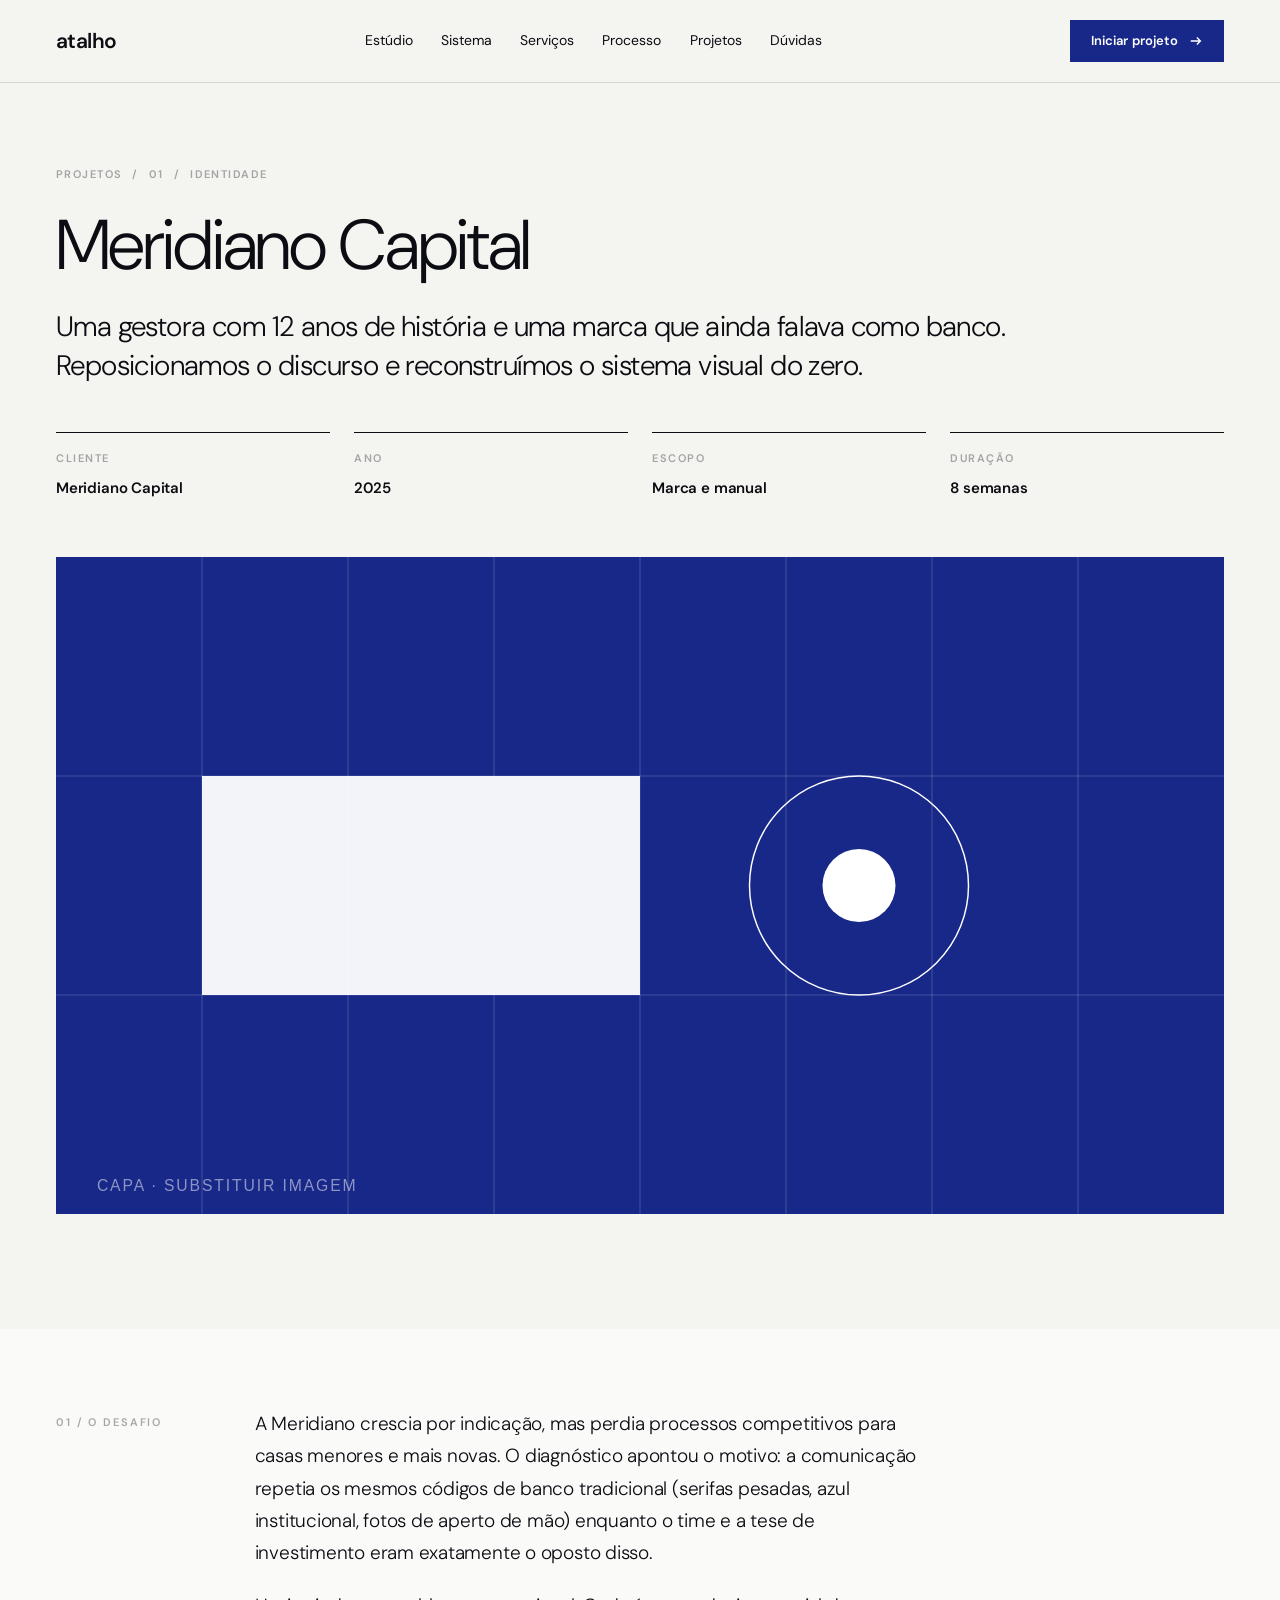
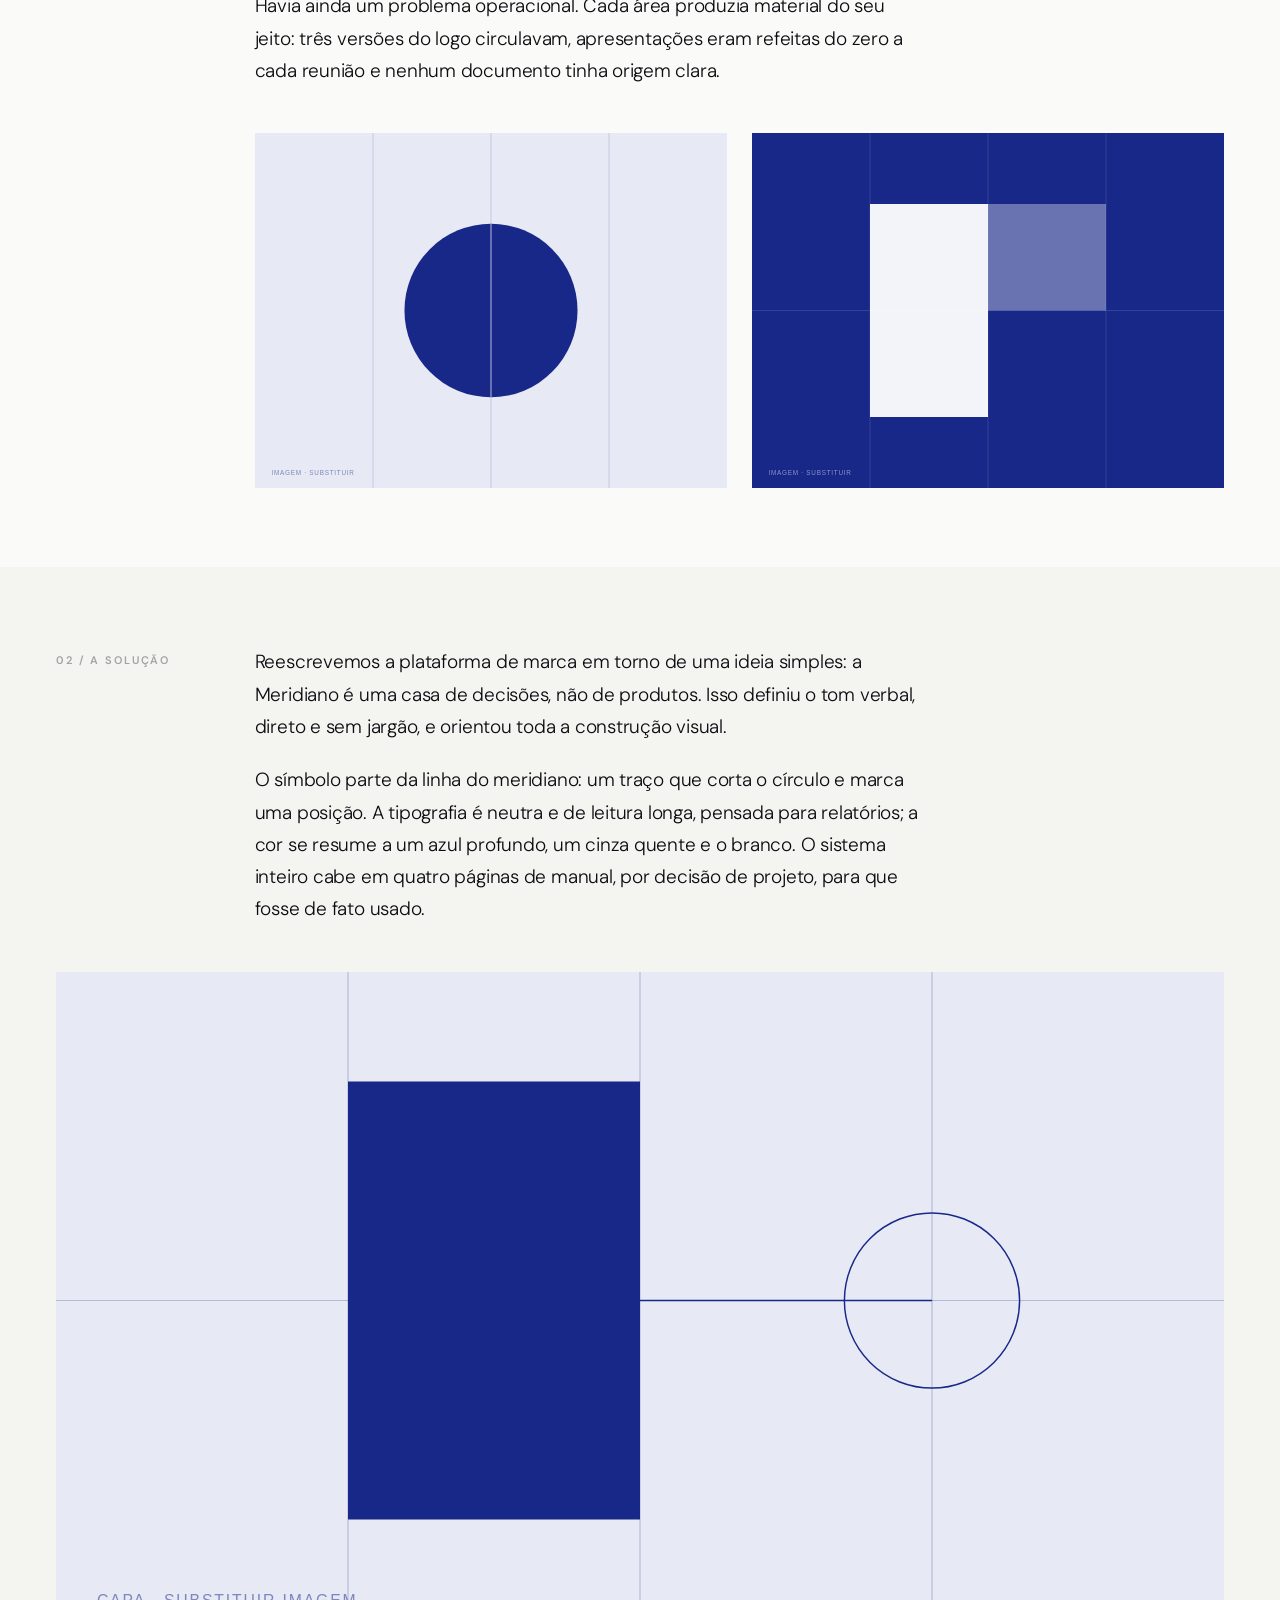
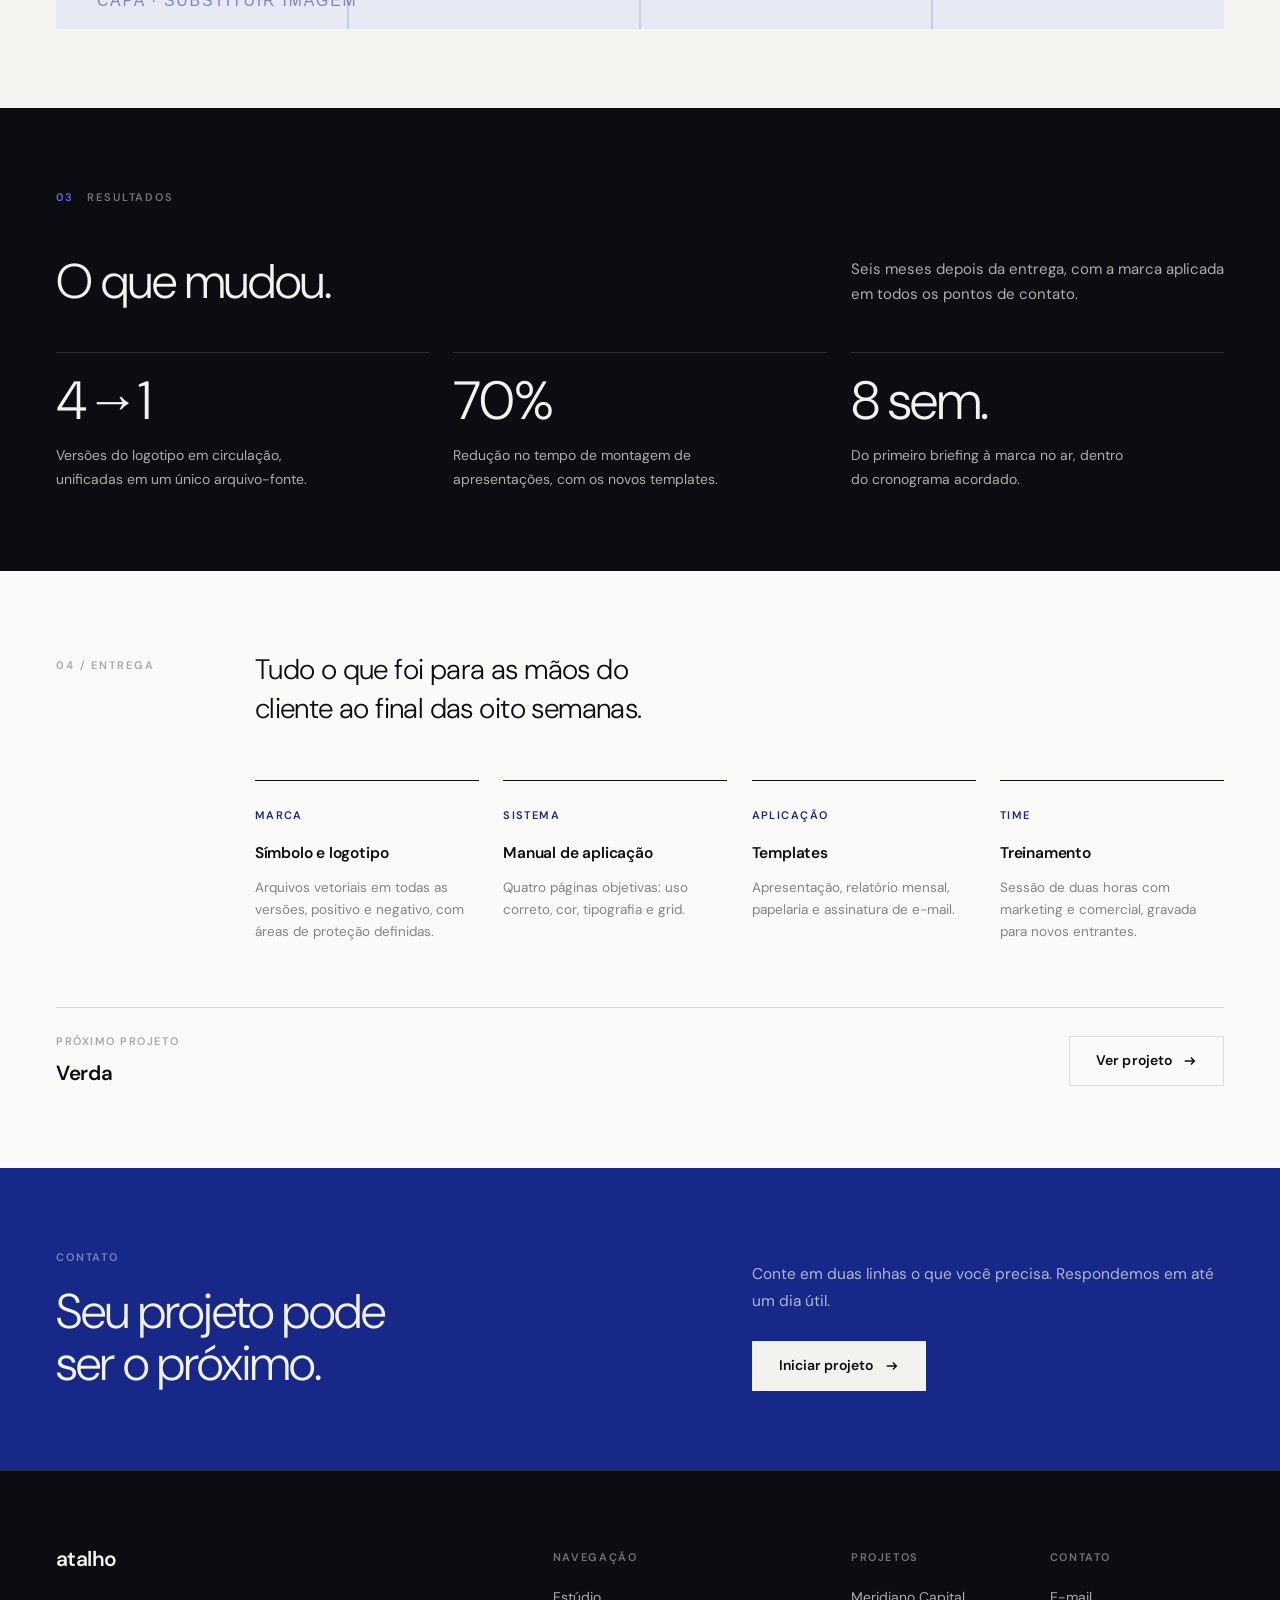
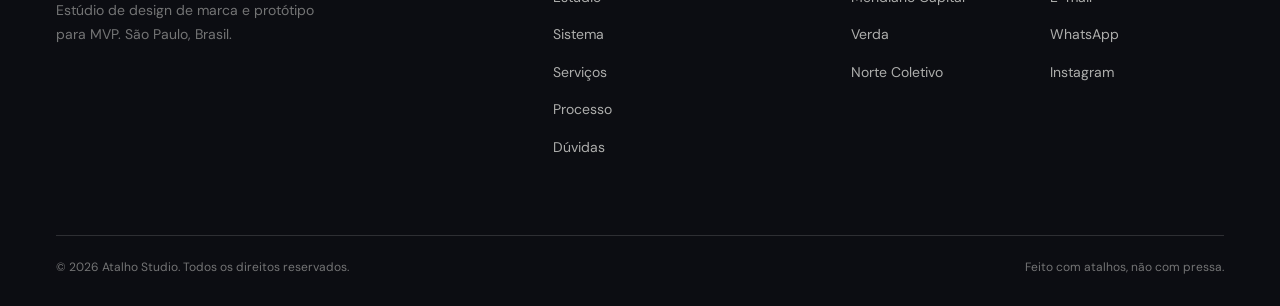
==== commit 90b38864: "Encurta o texto do card 02, tira os travessões e refaz o vídeo Três ajustes.  O parágrafo do card "P" ====
--- a/projeto-01.html
+++ b/projeto-01.html
@@ -3,14 +3,14 @@
 <head>
 <meta charset="utf-8">
 <meta name="viewport" content="width=device-width, initial-scale=1">
-<title>Meridiano Capital — Projeto 01 | Atalho Studio</title>
-<meta name="description" content="Identidade e sistema visual para a Meridiano Capital, gestora de investimentos em reposicionamento — projeto do Atalho Studio.">
+<title>Meridiano Capital · Projeto 01 | Atalho Studio</title>
+<meta name="description" content="Identidade e sistema visual para a Meridiano Capital, gestora de investimentos em reposicionamento. Projeto do Atalho Studio.">
 <meta name="theme-color" content="#182889">
 
 <meta property="og:type" content="article">
 <meta property="og:site_name" content="Atalho Studio">
-<meta property="og:title" content="Meridiano Capital — Atalho Studio">
-<meta property="og:description" content="Identidade e sistema visual para a Meridiano Capital, gestora de investimentos em reposicionamento — projeto do Atalho Studio.">
+<meta property="og:title" content="Meridiano Capital · Atalho Studio">
+<meta property="og:description" content="Identidade e sistema visual para a Meridiano Capital, gestora de investimentos em reposicionamento. Projeto do Atalho Studio.">
 <meta property="og:image" content="assets/img/cover-01.svg">
 <meta property="og:locale" content="pt_BR">
 
@@ -88,7 +88,7 @@
 <section class="s-paper" style="padding-bottom:clamp(72px, 9vw, 132px)">
   <div class="shell">
     <!-- Troque por uma imagem real do projeto -->
-    <img class="cover reveal" src="assets/img/cover-01.svg" alt="Meridiano Capital — imagem de capa do projeto" width="1600" height="900">
+    <img class="cover reveal" src="assets/img/cover-01.svg" alt="Meridiano Capital, imagem de capa do projeto" width="1600" height="900">
   </div>
 </section>
 
@@ -98,13 +98,13 @@
     <div class="g12 block">
       <div class="block__lb reveal"><span class="micro">01 / O desafio</span></div>
       <div class="block__tx prose reveal" data-d="1">
-        <p>A Meridiano crescia por indicação, mas perdia processos competitivos para casas menores e mais novas. O diagnóstico apontou o motivo: a comunicação repetia os mesmos códigos de banco tradicional — serifas pesadas, azul institucional, fotos de aperto de mão — enquanto o time e a tese de investimento eram exatamente o oposto disso.</p><p>Havia ainda um problema operacional. Cada área produzia material do seu jeito: três versões do logo circulavam, apresentações eram refeitas do zero a cada reunião e nenhum documento tinha origem clara.</p>
+        <p>A Meridiano crescia por indicação, mas perdia processos competitivos para casas menores e mais novas. O diagnóstico apontou o motivo: a comunicação repetia os mesmos códigos de banco tradicional (serifas pesadas, azul institucional, fotos de aperto de mão) enquanto o time e a tese de investimento eram exatamente o oposto disso.</p><p>Havia ainda um problema operacional. Cada área produzia material do seu jeito: três versões do logo circulavam, apresentações eram refeitas do zero a cada reunião e nenhum documento tinha origem clara.</p>
       </div>
     </div>
 
     <div class="g12 gallery reveal">
-      <img src="assets/img/gal-a.svg" alt="Meridiano Capital — estudo visual" loading="lazy" width="1200" height="900">
-      <img src="assets/img/gal-b.svg" alt="Meridiano Capital — aplicação da marca" loading="lazy" width="1200" height="900">
+      <img src="assets/img/gal-a.svg" alt="Meridiano Capital, estudo visual" loading="lazy" width="1200" height="900">
+      <img src="assets/img/gal-b.svg" alt="Meridiano Capital, aplicação da marca" loading="lazy" width="1200" height="900">
     </div>
   </div>
 </section>
@@ -115,12 +115,12 @@
     <div class="g12 block">
       <div class="block__lb reveal"><span class="micro">02 / A solução</span></div>
       <div class="block__tx prose reveal" data-d="1">
-        <p>Reescrevemos a plataforma de marca em torno de uma ideia simples: a Meridiano é uma casa de decisões, não de produtos. Isso definiu o tom verbal — direto, sem jargão — e orientou toda a construção visual.</p><p>O símbolo parte da linha do meridiano: um traço que corta o círculo e marca uma posição. A tipografia é neutra e de leitura longa, pensada para relatórios; a cor se resume a um azul profundo, um cinza quente e o branco. O sistema inteiro cabe em quatro páginas de manual — por decisão de projeto, para que fosse de fato usado.</p>
+        <p>Reescrevemos a plataforma de marca em torno de uma ideia simples: a Meridiano é uma casa de decisões, não de produtos. Isso definiu o tom verbal, direto e sem jargão, e orientou toda a construção visual.</p><p>O símbolo parte da linha do meridiano: um traço que corta o círculo e marca uma posição. A tipografia é neutra e de leitura longa, pensada para relatórios; a cor se resume a um azul profundo, um cinza quente e o branco. O sistema inteiro cabe em quatro páginas de manual, por decisão de projeto, para que fosse de fato usado.</p>
       </div>
     </div>
 
     <div class="g12 gallery gallery--full reveal">
-      <img src="assets/img/cover-02.svg" alt="Meridiano Capital — sistema visual aplicado" loading="lazy" width="1600" height="900">
+      <img src="assets/img/cover-02.svg" alt="Meridiano Capital, sistema visual aplicado" loading="lazy" width="1600" height="900">
     </div>
   </div>
 </section>
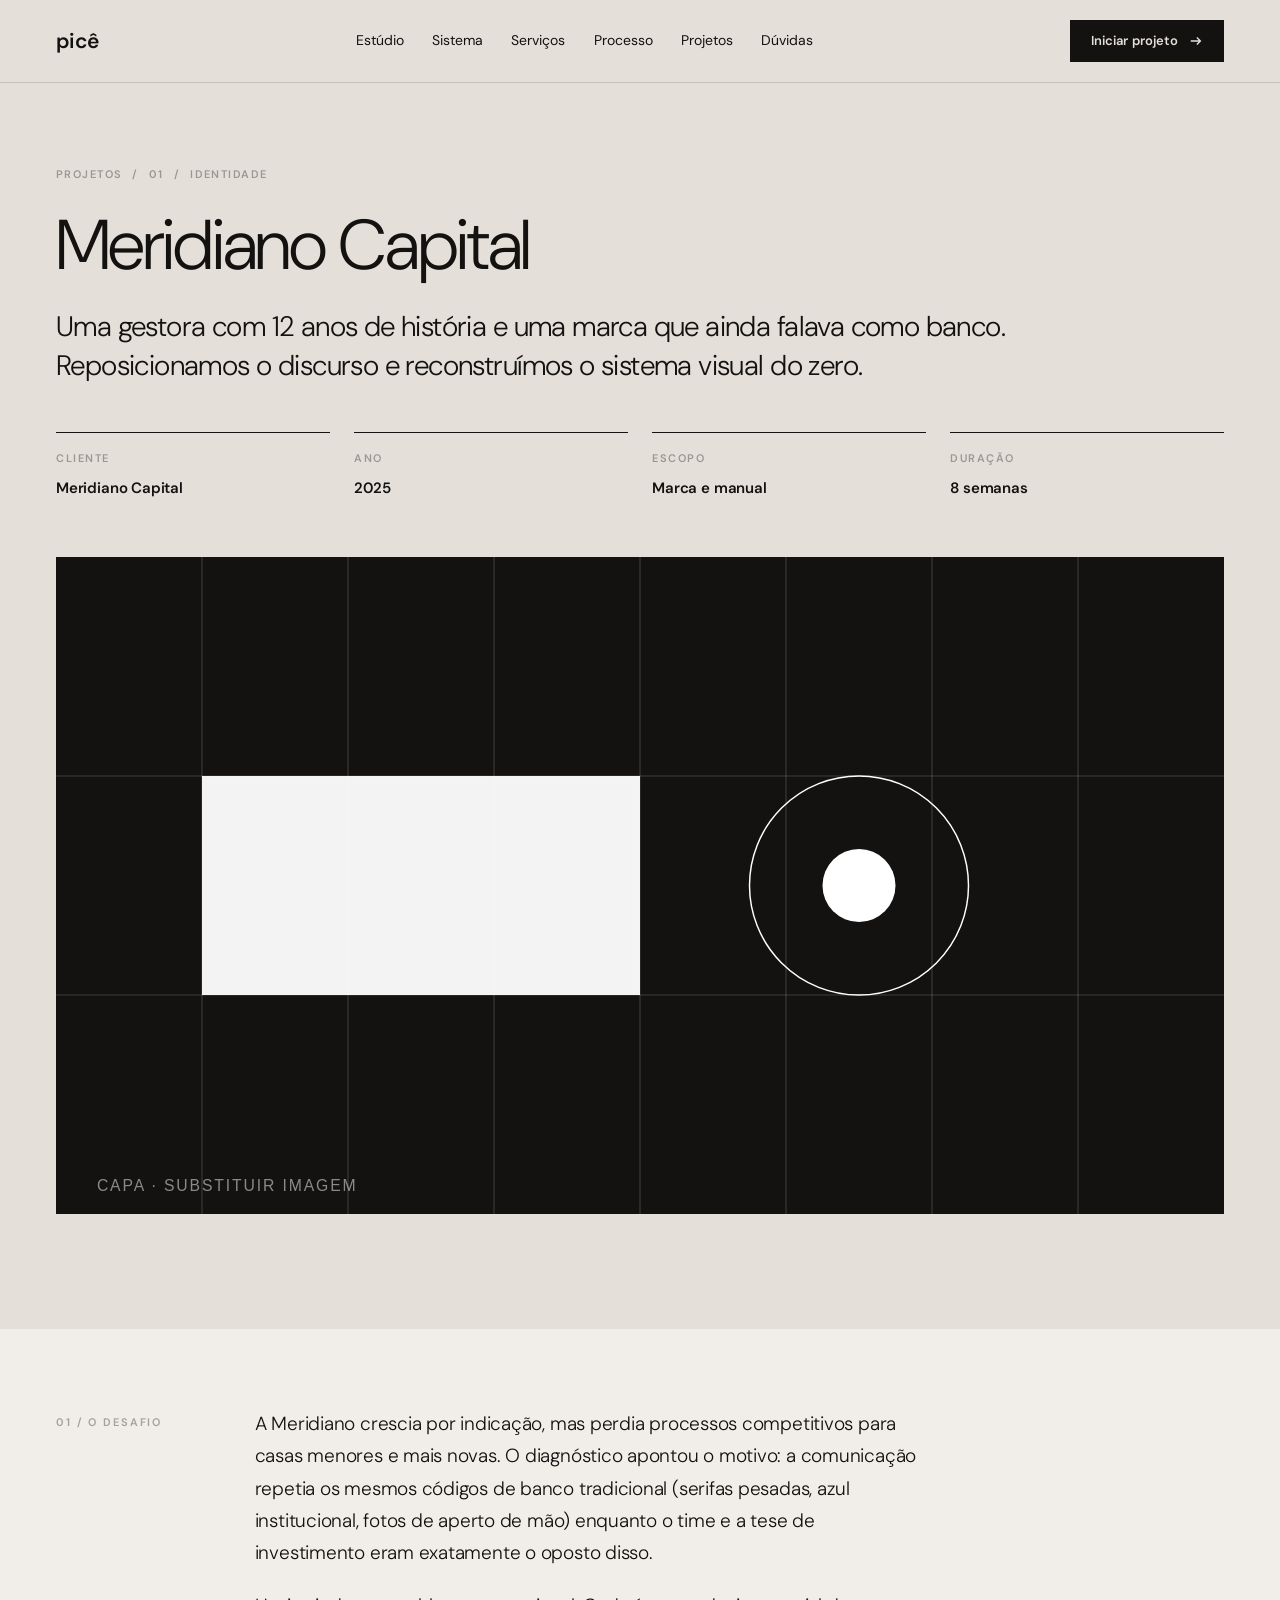
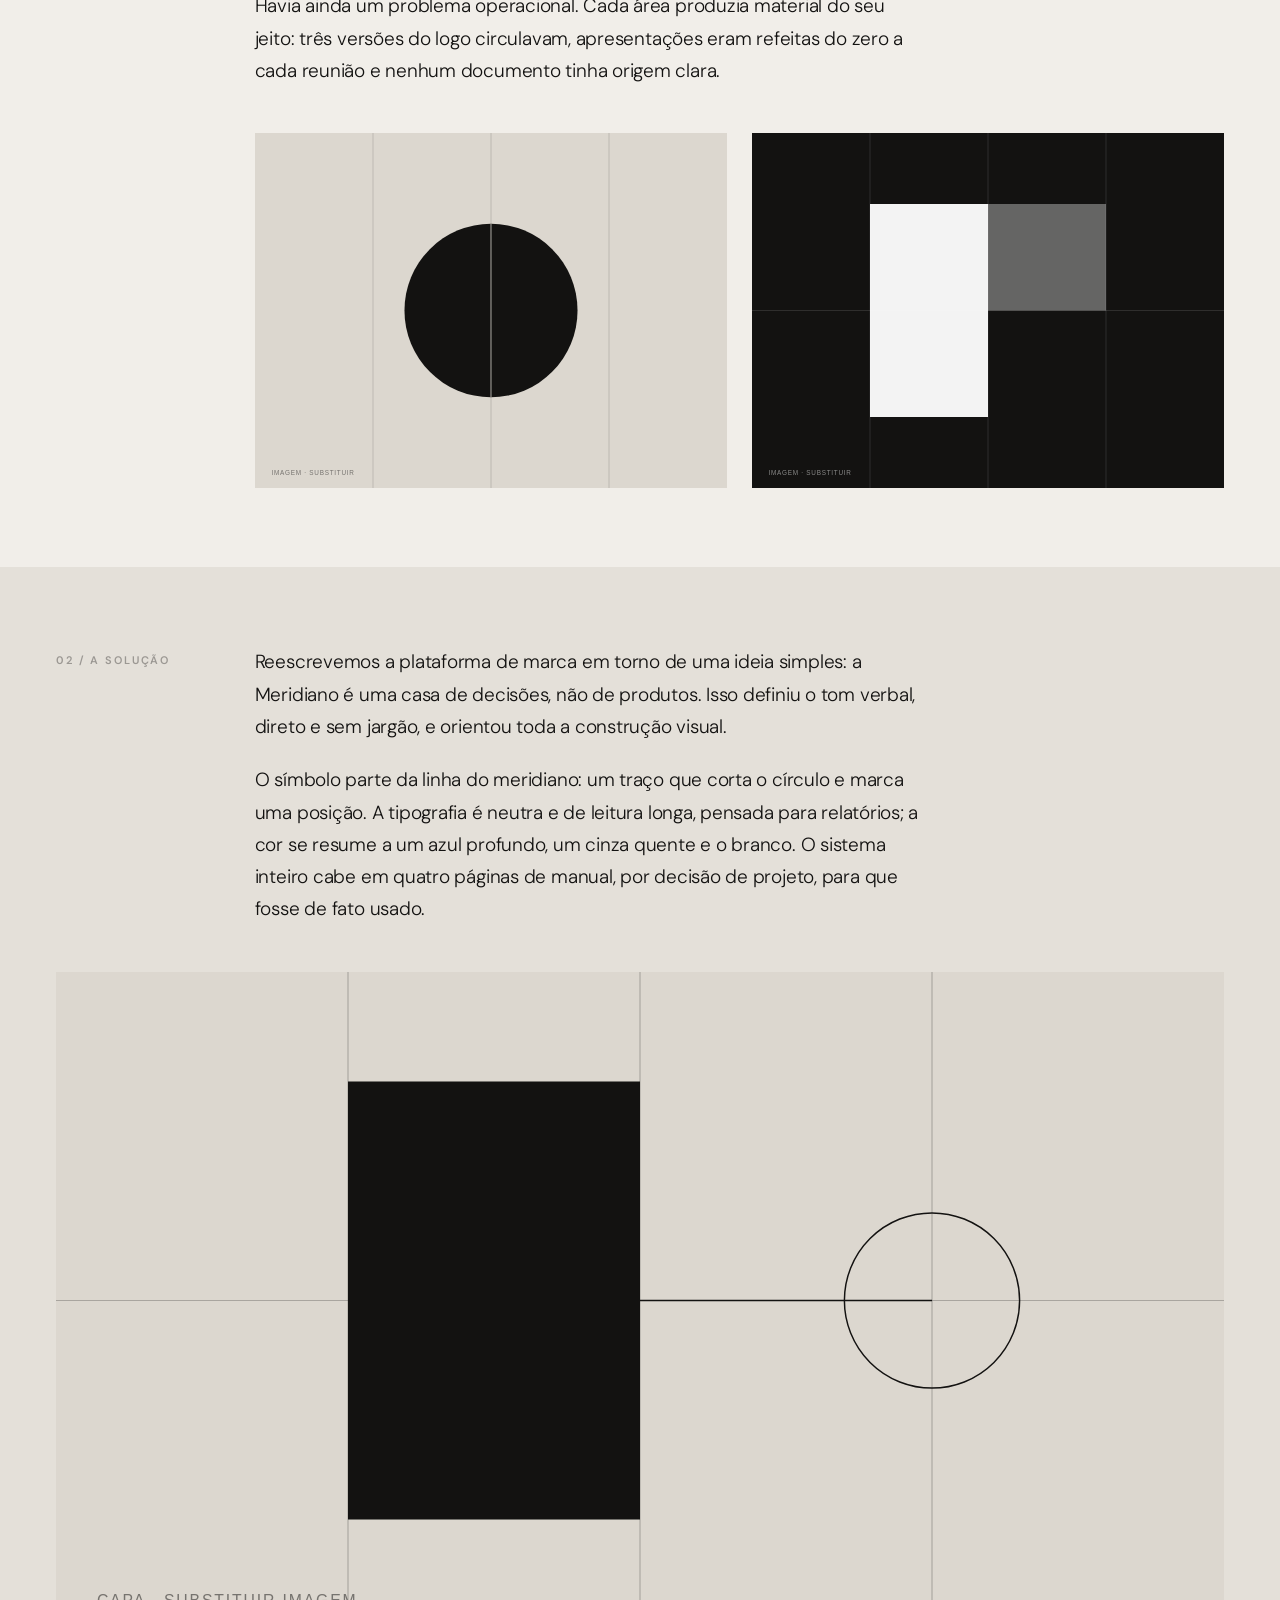
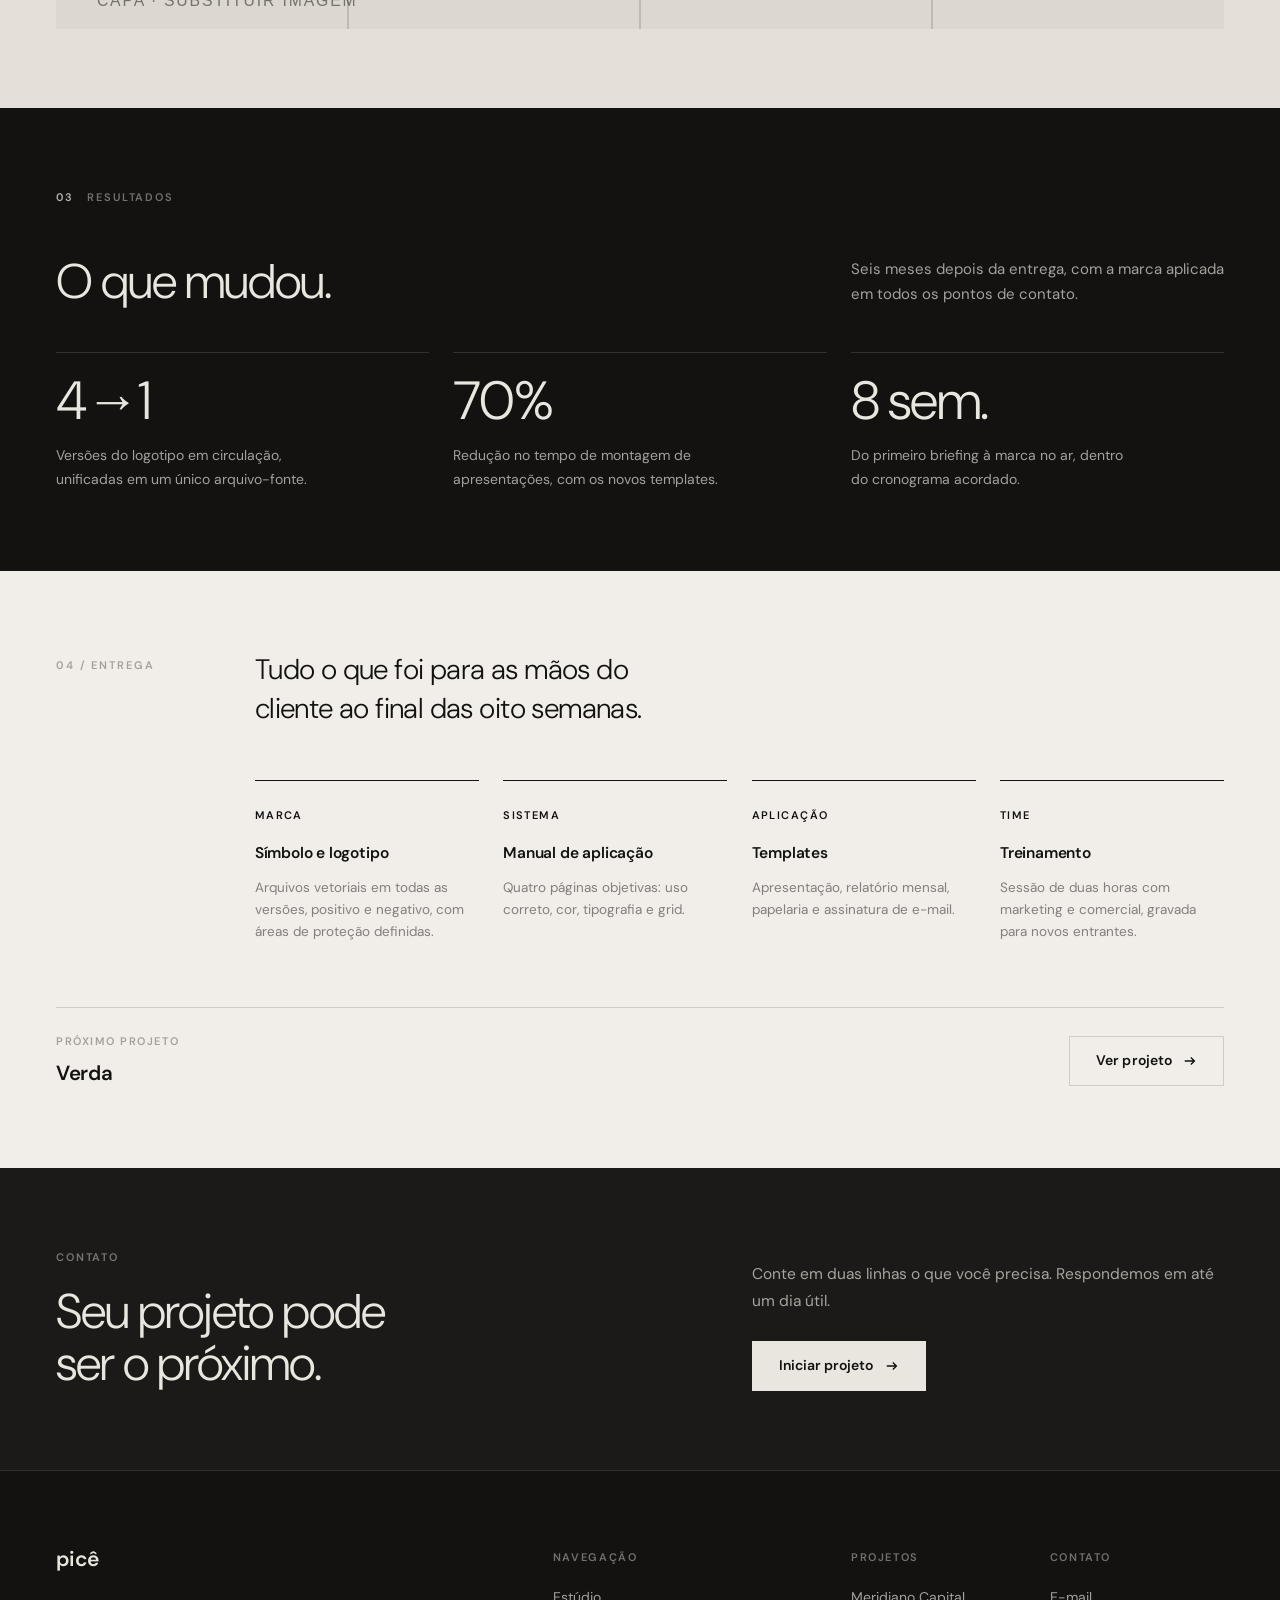
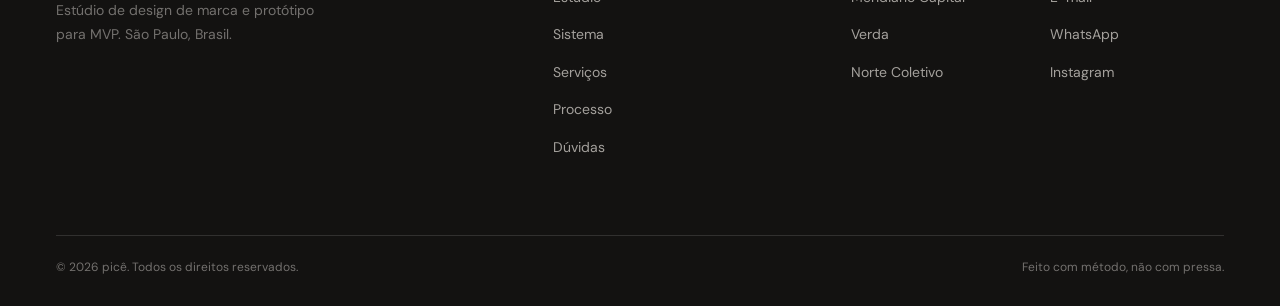
==== commit b2fbc4f7: "Renomeia o estúdio para picê e adota a paleta monocromática quente O nome passa a ser picê, escrito " ====
--- a/projeto-01.html
+++ b/projeto-01.html
@@ -2,15 +2,15 @@
 <html lang="pt-BR">
 <head>
 <meta charset="utf-8">
-<meta name="viewport" content="width=device-width, initial-scale=1">
-<title>Meridiano Capital · Projeto 01 | Atalho Studio</title>
-<meta name="description" content="Identidade e sistema visual para a Meridiano Capital, gestora de investimentos em reposicionamento. Projeto do Atalho Studio.">
-<meta name="theme-color" content="#182889">
+<meta name="viewport" content="width=device-width, initial-scale=1, viewport-fit=cover">
+<title>Meridiano Capital · Projeto 01 | picê</title>
+<meta name="description" content="Identidade e sistema visual para a Meridiano Capital, gestora de investimentos em reposicionamento. Projeto do picê.">
+<meta name="theme-color" content="#131211">
 
 <meta property="og:type" content="article">
-<meta property="og:site_name" content="Atalho Studio">
-<meta property="og:title" content="Meridiano Capital · Atalho Studio">
-<meta property="og:description" content="Identidade e sistema visual para a Meridiano Capital, gestora de investimentos em reposicionamento. Projeto do Atalho Studio.">
+<meta property="og:site_name" content="picê">
+<meta property="og:title" content="Meridiano Capital · picê">
+<meta property="og:description" content="Identidade e sistema visual para a Meridiano Capital, gestora de investimentos em reposicionamento. Projeto do picê.">
 <meta property="og:image" content="assets/img/cover-01.svg">
 <meta property="og:locale" content="pt_BR">
 
@@ -28,7 +28,7 @@
 <!-- ====================== CABEÇALHO ====================== -->
 <header class="header" id="header">
   <div class="shell header__bar">
-    <a class="brand" href="index.html">atalho</a>
+    <a class="brand" href="index.html">picê</a>
 
     <nav class="nav" aria-label="Navegação principal">
       <a href="index.html#estudio">Estúdio</a>
@@ -193,7 +193,7 @@
   <div class="shell">
     <div class="g12">
       <div class="footer__brand">
-        <a class="brand" href="index.html">atalho</a>
+        <a class="brand" href="index.html">picê</a>
         <p>Estúdio de design de marca e protótipo para MVP. São Paulo, Brasil.</p>
       </div>
 
@@ -220,16 +220,16 @@
       <div class="footer__col">
         <h5>Contato</h5>
         <ul>
-          <li><a href="mailto:contato@atalhostudio.com.br">E-mail</a></li>
+          <li><a href="mailto:contato@pice.com.br">E-mail</a></li>
           <li><a href="https://wa.me/5511999999999" target="_blank" rel="noopener">WhatsApp</a></li>
-          <li><a href="https://instagram.com/atalho.studio" target="_blank" rel="noopener">Instagram</a></li>
+          <li><a href="https://instagram.com/pice.studio" target="_blank" rel="noopener">Instagram</a></li>
         </ul>
       </div>
     </div>
 
     <div class="footer__bot">
-      <span>&copy; <span id="ano">2026</span> Atalho Studio. Todos os direitos reservados.</span>
-      <span>Feito com atalhos, não com pressa.</span>
+      <span>&copy; <span id="ano">2026</span> picê. Todos os direitos reservados.</span>
+      <span>Feito com método, não com pressa.</span>
     </div>
   </div>
 </footer>
--- a/assets/css/fonts.css
+++ b/assets/css/fonts.css
@@ -1,5 +1,5 @@
 /* =========================================================
-   ATALHO STUDIO — DM Sans hospedada no próprio servidor
+   PICÊ — DM Sans hospedada no próprio servidor
    Arquivo variável (pesos 300 a 700 num único download, mais
    o eixo óptico), subconjuntos latin e latin-ext, que cobrem
    o português inteiro.
--- a/assets/css/style.css
+++ b/assets/css/style.css
@@ -1,39 +1,41 @@
 /* =========================================================
-   ATALHO STUDIO
-   Sistema visual: grade de 12 colunas, tipografia DM Sans,
-   cujo desenho já é estreito — por isso o tracking negativo dos
-   tamanhos de display é mais brando do que seria com uma grotesca
-   tradicional,
-   azul #182889 como única cor de destaque.
+   PICÊ
+   Sistema visual: grade de 12 colunas, tipografia DM Sans e
+   paleta monocromática quente (preto, cinza e papel), sem cor
+   de destaque. Como o desenho da DM Sans já é estreito, o
+   tracking negativo dos tamanhos de display é mais brando do
+   que seria com uma grotesca tradicional.
    ========================================================= */
 
 /* ---------- 1. Tokens ---------- */
 :root{
-  --brand:        #182889;
-  --brand-deep:   #0f1a5e;
-  --brand-claro:  #5a6ce2;   /* o mesmo azul, clareado para ler sobre escuro */
-  --brand-lift:   #23359f;
-  --brand-soft:   #e7e9f4;
-  --brand-tint:   rgba(24, 40, 137, .08);
-
-  --ink:          #0c0d12;
-  --ink-2:        #16181f;
-  --ink-70:       rgba(12, 13, 18, .70);
-  --ink-50:       rgba(12, 13, 18, .50);
-  --ink-35:       rgba(12, 13, 18, .35);
-  --line:         rgba(12, 13, 18, .13);
-  --line-soft:    rgba(12, 13, 18, .07);
-
-  --paper:        #f4f4f1;
-  --paper-2:      #fafaf8;
-  --on-dark:      #f2f2ee;
-  --on-dark-70:   rgba(242, 242, 238, .70);
-  --on-dark-45:   rgba(242, 242, 238, .45);
-  --line-dark:    rgba(90, 108, 226, .42);
-  --on-dark-line: rgba(242, 242, 238, .15);
+  /* Paleta monocromática quente: um preto, um cinza e um papel.
+     Não há cor de destaque; o destaque é o contraste entre eles.        */
+  --preto:        #0a0908;
+  --ink:          #131211;   /* fundo escuro principal */
+  --ink-2:        #1c1a18;   /* superfície elevada sobre o escuro */
+  --ink-3:        #272421;
+  --fumaca:       #b6b2ac;   /* cinza quente: marcas e traços sobre o escuro */
+  --areia:        #dcd7cf;   /* preenchimento suave sobre papel */
+  --paper:        #e4e0d9;   /* superfície clara */
+  --paper-2:      #f1eee9;   /* cartões e campos sobre papel */
+
+  --ink-70:       rgba(19, 18, 17, .70);
+  --ink-50:       rgba(19, 18, 17, .50);
+  --ink-35:       rgba(19, 18, 17, .35);
+  --line:         rgba(19, 18, 17, .15);
+  --line-soft:    rgba(19, 18, 17, .08);
+  --tinta-7:      rgba(19, 18, 17, .07);
+
+  --on-dark:      #e9e5df;
+  --on-dark-70:   rgba(233, 229, 223, .68);
+  --on-dark-45:   rgba(233, 229, 223, .45);
+  --on-dark-line: rgba(233, 229, 223, .14);
+  --line-dark:    rgba(182, 178, 172, .38);
 
   --shell:        1280px;
-  --gut:          clamp(20px, 4.4vw, 56px);
+  /* a margem lateral respeita o entalhe do aparelho em paisagem */
+  --gut:          max(clamp(20px, 4.4vw, 56px), env(safe-area-inset-left), env(safe-area-inset-right));
   --colgap:       clamp(14px, 1.9vw, 28px);
   --section:      clamp(56px, 6.2vw, 96px);
   --ease:         cubic-bezier(.22, .61, .36, 1);
@@ -42,6 +44,12 @@
 /* ---------- 2. Reset ---------- */
 *,*::before,*::after{ box-sizing:border-box; }
 html{ -webkit-text-size-adjust:100%; scroll-behavior:smooth; }
+/* o realce cinza padrão do toque some, e no lugar entra um retorno próprio:
+   sem isto, o toque em link fica sem nenhuma resposta visível */
+a,button,summary,label{ -webkit-tap-highlight-color:transparent; }
+@media (hover:none){
+  a:active,button:active,summary:active{ opacity:.62; transition:opacity .05s; }
+}
 body{
   margin:0;
   font-family:"DM Sans","Helvetica Neue",Arial,sans-serif;
@@ -54,8 +62,8 @@
 button{ font:inherit; color:inherit; background:none; border:0; cursor:pointer; }
 h1,h2,h3,h4,p,figure,blockquote{ margin:0; }
 ul,ol{ margin:0; padding:0; list-style:none; }
-::selection{ background:var(--brand); color:#fff; }
-:focus-visible{ outline:2px solid var(--brand); outline-offset:4px; }
+::selection{ background:var(--ink); color:var(--paper); }
+:focus-visible{ outline:2px solid var(--ink); outline-offset:4px; }
 .s-dark :focus-visible,.hero :focus-visible{ outline-color:var(--on-dark); }
 
 /* ---------- 3. Estrutura ---------- */
@@ -63,7 +71,7 @@
 .section{ padding-block:var(--section); }
 section[id]{ scroll-margin-top:90px; }
 .s-dark { background:var(--ink);    color:var(--on-dark); }
-.s-brand{ background:var(--brand);  color:var(--on-dark); }
+.s-brand{ background:var(--ink-2);  color:var(--on-dark); }
 .s-paper{ background:var(--paper); }
 .s-white{ background:var(--paper-2); }
 
@@ -94,8 +102,8 @@
   color:var(--ink-35);
 }
 .s-dark .micro,.s-brand .micro,.footer .micro{ color:var(--on-dark-45); }
-.accent{ color:var(--brand); }
-.s-dark .accent{ color:var(--brand-claro); }
+.accent{ color:var(--ink); }
+.s-dark .accent{ color:var(--fumaca); }
 
 /* ---------- 5. Botões e links ---------- */
 .btn{
@@ -107,16 +115,16 @@
 }
 .btn svg{ width:14px; height:14px; flex:none; transition:transform .3s var(--ease); }
 .btn:hover svg{ transform:translateX(4px); }
-.btn--solid{ background:var(--brand); color:#fff; }
-.btn--solid:hover{ background:var(--brand-deep); }
+.btn--solid{ background:var(--ink); color:var(--paper); }
+.btn--solid:hover{ background:var(--preto); }
 .btn--light{ background:var(--on-dark); color:var(--ink); }
 .btn--light:hover{ background:#fff; }
-.header .btn--light{ background:var(--brand); color:#fff; }
-.header .btn--light:hover{ background:var(--brand-deep); }
+.header .btn--light{ background:var(--ink); color:var(--paper); }
+.header .btn--light:hover{ background:var(--preto); }
 .btn--ghost{ border-color:var(--line); color:var(--ink); }
-.btn--ghost:hover{ border-color:var(--brand); color:var(--brand); }
+.btn--ghost:hover{ border-color:var(--ink); color:var(--ink); }
 .s-dark .btn--ghost,.s-brand .btn--ghost,.hero .btn--ghost{ border-color:var(--on-dark-line); color:var(--on-dark); }
-.s-dark .btn--ghost:hover,.s-brand .btn--ghost:hover,.hero .btn--ghost:hover{ border-color:var(--on-dark); background:rgba(242,242,238,.06); }
+.s-dark .btn--ghost:hover,.s-brand .btn--ghost:hover,.hero .btn--ghost:hover{ border-color:var(--on-dark); background:rgba(233,229,223,.07); }
 .btn--sm{ height:42px; padding:0 20px; font-size:13px; }
 
 .link-u{
@@ -166,6 +174,7 @@
 
 .drawer{
   position:fixed; inset:0; z-index:55; background:var(--paper); color:var(--ink);
+  overscroll-behavior:contain; -webkit-overflow-scrolling:touch;
   padding:104px var(--gut) 36px; display:flex; flex-direction:column; justify-content:space-between;
   opacity:0; visibility:hidden; transform:translateY(-6px);
   transition:opacity .3s var(--ease), transform .3s var(--ease), visibility .3s;
@@ -185,7 +194,7 @@
      o selo e o botão principal */
   background:var(--ink); color:var(--on-dark);
   --celula:clamp(74px, 7.6vw, 128px);
-  --grade:rgba(90, 108, 226, .16);
+  --grade:rgba(233, 229, 223, .10);
   display:flex; align-items:center;
   min-height:clamp(560px, 86vh, 840px);
   padding:clamp(56px, 8vh, 110px) 0 clamp(56px, 8vh, 110px);
@@ -202,7 +211,7 @@
    também o texto.                                                          */
 .hero::before{
   content:''; position:absolute; inset:0; z-index:0; pointer-events:none;
-  --aceso:rgba(90, 108, 226, .055);
+  --aceso:rgba(233, 229, 223, .035);
   background-image:
     linear-gradient(to right,  var(--grade) 1px, transparent 1px),
     linear-gradient(to bottom, var(--grade) 1px, transparent 1px),
@@ -239,7 +248,7 @@
 }
 .selo:hover{ border-color:var(--on-dark-45); color:var(--on-dark); }
 .selo__tag{
-  background:var(--brand); color:#fff; padding:3px 8px;
+  background:var(--fumaca); color:var(--ink); padding:3px 8px;
   font-size:10.5px; font-weight:700; letter-spacing:.1em; text-transform:uppercase;
 }
 .selo svg{ width:14px; height:14px; flex:none; }
@@ -259,8 +268,9 @@
   display:flex; flex-wrap:wrap; justify-content:center; gap:12px;
   margin-top:clamp(30px, 3.6vw, 46px);
 }
-.btn--acento{ background:var(--brand); color:#fff; }
-.btn--acento:hover{ background:var(--brand-deep); }
+/* o hero é escuro: aqui o botão de mais peso é o claro */
+.btn--acento{ background:var(--paper); color:var(--ink); }
+.btn--acento:hover{ background:var(--paper-2); }
 
 
 /* ---------- 8. Cabeçalho de seção ---------- */
@@ -271,8 +281,8 @@
   grid-column:1 / 13; display:flex; align-items:baseline; gap:14px;
   margin-bottom:clamp(18px, 2vw, 30px);
 }
-.sec-head__id b{ font-size:11px; font-weight:600; letter-spacing:.1em; color:var(--brand); }
-.s-dark .sec-head__id b{ color:var(--brand-claro); }
+.sec-head__id b{ font-size:11px; font-weight:600; letter-spacing:.1em; color:var(--ink); }
+.s-dark .sec-head__id b{ color:var(--fumaca); }
 .sec-head__t{ grid-column:1 / 8; }
 .sec-head__x{ grid-column:9 / 13; align-self:end; }
 .sec-head__x p{ font-size:15px; line-height:1.72; color:var(--ink-50); }
@@ -285,7 +295,7 @@
   display:flex; flex-wrap:wrap; align-items:flex-end; justify-content:space-between; gap:32px;
 }
 .facts{ display:flex; flex-wrap:wrap; gap:clamp(36px, 6vw, 88px); }
-.facts b{ display:block; font-size:clamp(34px, 4vw, 50px); font-weight:300; letter-spacing:-.024em; line-height:1; color:var(--brand); }
+.facts b{ display:block; font-size:clamp(34px, 4vw, 50px); font-weight:300; letter-spacing:-.024em; line-height:1; color:var(--ink); }
 .facts span{ display:block; margin-top:10px; font-size:11px; font-weight:600; letter-spacing:.15em; text-transform:uppercase; color:var(--ink-35); }
 
 /* ---------- 10. Serviços ---------- */
@@ -294,7 +304,7 @@
   grid-column:span 4; padding:clamp(26px, 2.6vw, 38px) 0 clamp(30px, 3vw, 44px);
   position:relative; transition:opacity .3s var(--ease);
 }
-.card__n{ font-size:11px; font-weight:600; letter-spacing:.1em; color:var(--brand-claro); }
+.card__n{ font-size:11px; font-weight:600; letter-spacing:.1em; color:var(--fumaca); }
 .card h3{ margin:20px 0 12px; }
 .card > p{ font-size:14.5px; line-height:1.72; color:var(--on-dark-70); max-width:34ch; }
 .card ul{ margin-top:24px; border-bottom:1px solid var(--on-dark-line); }
@@ -304,14 +314,16 @@
 }
 .card li::before{
   content:""; position:absolute; left:0; top:17px; width:6px; height:6px;
-  background:var(--brand-claro);
+  background:var(--fumaca);
 }
 .cards .card + .card{ padding-left:clamp(20px, 2.2vw, 34px); }
 
 /* ---------- 10b. Sistema (vídeo) ---------- */
 .video{
   position:relative; margin:0; overflow:hidden;
-  aspect-ratio:16 / 9; background:var(--brand-deep);
+  aspect-ratio:16 / 9; background:var(--ink-2);
+  /* o filme é escuro como a dobra: sem esta linha o quadro dele some */
+  border:1px solid var(--on-dark-line);
 }
 .video__poster{ width:100%; height:100%; object-fit:cover; }
 .video video,.video iframe{ position:absolute; inset:0; width:100%; height:100%; border:0; background:#000; }
@@ -324,7 +336,7 @@
   transition:background .25s var(--ease), transform .3s var(--ease);
 }
 .video__btn:hover{ background:#fff; transform:translate(-50%, -50%) scale(1.03); }
-.video__btn svg{ width:15px; height:15px; flex:none; color:var(--brand); }
+.video__btn svg{ width:15px; height:15px; flex:none; color:var(--ink); }
 .video__btn b{ font-weight:400; color:var(--ink-35); }
 .video.is-playing .video__btn,.video.is-playing .video__poster{ display:none; }
 
@@ -344,7 +356,7 @@
 .gantt__scale,.gantt__track,.gantt__miles{ display:grid; grid-template-columns:repeat(8, 1fr); }
 .gantt__scale span{ font-size:11px; font-weight:600; letter-spacing:.1em; color:var(--ink-35); }
 .gantt__label strong{ display:flex; align-items:baseline; gap:12px; font-size:16.5px; font-weight:600; letter-spacing:-.012em; }
-.gantt__label em{ font-style:normal; font-size:11px; letter-spacing:.1em; color:var(--brand); }
+.gantt__label em{ font-style:normal; font-size:11px; letter-spacing:.1em; color:var(--ink); }
 .gantt__when{ display:none; }
 .gantt__label span{ display:block; margin-top:7px; font-size:13.5px; line-height:1.55; color:var(--ink-50); }
 .gantt__track{
@@ -356,7 +368,7 @@
   grid-column:var(--s) / span var(--n);
   display:flex; align-items:center; justify-content:center;
   height:36px; padding:0 14px; border-radius:0;
-  background:var(--brand); color:#fff;
+  background:var(--ink); color:var(--paper);
   font-size:12px; font-weight:600; letter-spacing:.02em; white-space:nowrap;
   transform-origin:left; transform:scaleX(.02); opacity:0;
   transition:transform .75s var(--ease), opacity .4s var(--ease);
@@ -367,13 +379,13 @@
 .gantt.is-in .gantt__row:nth-of-type(3) .gantt__bar{ transition-delay:.29s; }
 .gantt.is-in .gantt__row:nth-of-type(4) .gantt__bar{ transition-delay:.41s; }
 .gantt.is-in .gantt__row:nth-of-type(5) .gantt__bar{ transition-delay:.53s; }
-.gantt__bar--soft{ background:var(--brand-soft); color:var(--brand); }
-.gantt__bar--line{ background:transparent; border:1px dashed rgba(24,40,137,.35); color:var(--brand); }
+.gantt__bar--soft{ background:var(--areia); color:var(--ink); }
+.gantt__bar--line{ background:transparent; border:1px dashed rgba(19,18,17,.32); color:var(--ink); }
 
 .gantt__row--mile{ border-bottom:0; padding-block:18px 0; }
 .gantt__miles > div{ grid-column:var(--s) / span 1; text-align:center; }
 .gantt__miles i{ display:block; width:9px; height:9px; margin:0 auto; background:var(--ink); }
-.gantt__miles > div:last-child i{ background:var(--brand); }
+.gantt__miles > div:last-child i{ background:var(--ink); }
 .gantt__miles small{ display:block; margin-top:11px; font-size:11px; line-height:1.35; color:var(--ink-35); }
 
 .legend{
@@ -381,8 +393,8 @@
   font-size:12px; color:var(--ink-35);
 }
 .legend b{ display:inline-flex; align-items:center; gap:9px; font-weight:400; }
-.legend b::before{ content:""; width:15px; height:8px; background:var(--brand); }
-.legend b.is-soft::before{ background:var(--brand-soft); }
+.legend b::before{ content:""; width:15px; height:8px; background:var(--ink); }
+.legend b.is-soft::before{ background:var(--areia); }
 .legend b.is-line::before{ background:transparent; border:1px dashed rgba(24,40,137,.35); }
 .legend b.is-mile::before{ width:9px; height:9px; background:var(--ink); }
 
@@ -390,7 +402,7 @@
 .deliver > div{
   grid-column:span 3; padding-top:20px; border-top:1px solid var(--ink);
 }
-.deliver span{ font-size:11px; font-weight:600; letter-spacing:.13em; color:var(--brand); }
+.deliver span{ font-size:11px; font-weight:600; letter-spacing:.13em; color:var(--ink); }
 .deliver h4{ margin:14px 0 10px; font-size:15.5px; font-weight:600; letter-spacing:-.012em; }
 .deliver p{ font-size:13.5px; line-height:1.65; color:var(--ink-50); }
 
@@ -399,7 +411,7 @@
 .work__item{ grid-column:span 4; display:flex; flex-direction:column; }
 .work__item--offset{ margin-top:clamp(28px, 4.5vw, 72px); }
 .work__media{
-  position:relative; overflow:hidden; border-radius:0; background:var(--brand-soft);
+  position:relative; overflow:hidden; border-radius:0; background:var(--areia);
   aspect-ratio:4 / 5;
 }
 .work__media img{ width:100%; height:100%; object-fit:cover; transition:transform .8s var(--ease); }
@@ -407,7 +419,7 @@
 .work__tag{
   position:absolute; left:14px; top:14px; z-index:2; padding:7px 13px; border-radius:0;
   background:rgba(250,250,248,.94); backdrop-filter:blur(6px);
-  font-size:10.5px; font-weight:600; letter-spacing:.11em; text-transform:uppercase; color:var(--brand);
+  font-size:10.5px; font-weight:600; letter-spacing:.11em; text-transform:uppercase; color:var(--ink);
 }
 .work__head{
   display:flex; align-items:baseline; justify-content:space-between; gap:16px;
@@ -418,7 +430,7 @@
 .work__item p{ margin-top:14px; font-size:14.5px; line-height:1.7; color:var(--ink-50); }
 .work__go{
   display:inline-flex; align-items:center; gap:10px; margin-top:18px;
-  font-size:12px; font-weight:600; letter-spacing:.11em; text-transform:uppercase; color:var(--brand);
+  font-size:12px; font-weight:600; letter-spacing:.11em; text-transform:uppercase; color:var(--ink);
 }
 .work__go svg{ width:13px; height:13px; transition:transform .3s var(--ease); }
 .work__item:hover .work__go svg{ transform:translateX(5px); }
@@ -442,8 +454,8 @@
 }
 .faq__q i::before{ width:9px; height:1px; }
 .faq__q i::after { width:1px; height:9px; }
-.faq__q:hover i{ border-color:var(--brand); }
-.faq__item.is-open .faq__q i{ background:var(--brand); border-color:var(--brand); }
+.faq__q:hover i{ border-color:var(--ink); }
+.faq__item.is-open .faq__q i{ background:var(--ink); border-color:var(--ink); }
 .faq__item.is-open .faq__q i::before,.faq__item.is-open .faq__q i::after{ background:#fff; }
 .faq__item.is-open .faq__q i::after{ transform:translate(-50%,-50%) scaleY(0); }
 .faq__a{ overflow:hidden; height:0; transition:height .4s var(--ease); }
@@ -484,7 +496,8 @@
 .form__foot p{ font-size:12px; color:var(--on-dark-45); max-width:32ch; }
 
 /* ---------- 15. Rodapé ---------- */
-.footer{ background:var(--ink); color:var(--on-dark); border-top:1px solid var(--on-dark-line); padding-block:clamp(52px, 6vw, 80px) 28px; }
+.footer{ background:var(--ink); color:var(--on-dark); border-top:1px solid var(--on-dark-line);
+  padding-block:clamp(52px, 6vw, 80px) calc(28px + env(safe-area-inset-bottom)); }
 .footer__brand{ grid-column:1 / 5; }
 .footer__brand .brand{ height:30px; }
 .footer__brand p{ margin-top:20px; max-width:26ch; font-size:14px; line-height:1.7; color:var(--on-dark-45); }
@@ -505,7 +518,7 @@
 /* ---------- 16. Páginas de projeto ---------- */
 .p-hero{ padding-top:clamp(56px, 6.5vw, 92px); padding-bottom:clamp(36px, 4.5vw, 56px); }
 .crumb{ display:flex; gap:10px; align-items:center; font-size:11px; font-weight:600; letter-spacing:.13em; text-transform:uppercase; color:var(--ink-35); }
-.crumb a:hover{ color:var(--brand); }
+.crumb a:hover{ color:var(--ink); }
 .p-hero h1{ margin-top:26px; max-width:16ch; }
 .p-hero__sub{ margin-top:26px; max-width:54ch; }
 
@@ -514,7 +527,7 @@
 .meta small{ display:block; font-size:11px; font-weight:600; letter-spacing:.14em; text-transform:uppercase; color:var(--ink-35); margin-bottom:9px; }
 .meta p{ font-size:15px; font-weight:600; letter-spacing:-.012em; }
 
-.cover{ width:100%; height:auto; aspect-ratio:16 / 9; object-fit:cover; border-radius:0; background:var(--brand-soft); }
+.cover{ width:100%; height:auto; aspect-ratio:16 / 9; object-fit:cover; border-radius:0; background:var(--areia); }
 .block{ align-items:start; }
 .block__lb{ grid-column:1 / 3; }
 .block__tx{ grid-column:3 / 10; }
@@ -523,7 +536,7 @@
 .prose p{ font-size:clamp(16px, 1.55vw, 19px); line-height:1.7; font-weight:300; letter-spacing:-.012em; }
 .prose p + p{ margin-top:1.1em; }
 .gallery{ margin-top:clamp(32px, 3.6vw, 48px); }
-.gallery img{ width:100%; height:auto; aspect-ratio:4 / 3; object-fit:cover; border-radius:0; background:var(--brand-soft); }
+.gallery img{ width:100%; height:auto; aspect-ratio:4 / 3; object-fit:cover; border-radius:0; background:var(--areia); }
 .gallery img:first-child{ grid-column:3 / 8; }
 .gallery img:last-child{ grid-column:8 / 13; }
 .gallery.gallery--full img{ grid-column:1 / 13; aspect-ratio:16 / 9; }
@@ -583,12 +596,33 @@
 }
 @media (max-width: 860px){
   .nav{ display:none; }
-  .burger{ display:flex; }
+  .burger{ display:flex; width:46px; height:46px; margin-right:-9px; }
   .header__cta .btn{ display:none; }
-  .hero{ min-height:clamp(520px, 84vh, 760px); }
+  /* svh = altura da janela com a barra do navegador visível. Com vh o hero
+     nasce mais alto que a tela e salta quando a barra some ao rolar */
+  .hero{ min-height:clamp(520px, 84vh, 760px); min-height:clamp(520px, 84svh, 760px); }
   .painel{ max-width:100%; }
-  .selo{ padding:4px 10px 4px 4px; gap:8px; font-size:11.5px; }
-  .selo__tag{ font-size:9.5px; padding:3px 6px; }
+
+  /* --- alvos de toque: 44 px é o mínimo confortável com o polegar --- */
+  .brand{ min-height:44px; min-width:44px; align-items:center; }
+  .selo{ min-height:44px; padding:5px 12px 5px 5px; gap:9px; font-size:12px; }
+  .selo__tag{ font-size:10px; padding:4px 7px; }
+  .contact__list a{ display:inline-flex; align-items:center; min-height:44px; }
+  .contact__list li{ padding-block:10px; }
+  /* o link ocupa a largura da coluna: numa lista vertical o que se acerta
+     com o polegar é a linha inteira, não a palavra */
+  .footer__col a{ display:flex; align-items:center; min-height:44px; }
+  .footer__col li{ margin-bottom:0; }
+  .footer__bot a{ display:inline-flex; align-items:center; min-height:44px; }
+  .link-u{ display:inline-flex; align-items:center; min-height:44px; }
+  .drawer__foot .btn{ height:50px; padding:0 24px; font-size:14px; }
+  .next a{ display:inline-flex; align-items:center; min-height:44px; }
+  .crumb a{ display:inline-flex; align-items:center; min-height:44px; }
+  .drawer__link{ min-height:56px; }
+
+  /* texto miúdo cresce um pouco: 11 px na mão fica no limite */
+  .micro,.card__n,.sec-head__id .micro{ font-size:11.5px; }
+  .work__tag{ font-size:11px; }
   .sec-head__id{ margin-bottom:20px; }
   .sec-head__t,.sec-head__x{ grid-column:1 / 13; }
   .faq-wrap__t{ grid-column:1 / 13; position:static; margin-bottom:34px; }
@@ -608,10 +642,22 @@
   .gantt__head{ display:none; }
   .gantt__row{ grid-template-columns:1fr; gap:13px; padding-block:22px; }
   .gantt__row--mile{ display:none; }
-  .gantt__when{ display:inline-block; margin-top:11px; font-size:12px; font-weight:600; color:var(--brand); }
+  .gantt__when{ display:inline-block; margin-top:11px; font-size:12px; font-weight:600; color:var(--ink); }
   .gantt__bar{ height:26px; padding:0; font-size:0; }
   .gantt__track{ min-height:26px; }
 }
+/* celular deitado: com min-height fixo o hero fica mais alto que a tela e
+   os botões caem abaixo da dobra */
+@media (max-height: 560px) and (orientation:landscape){
+  .hero{ min-height:0; padding-block:26px; }
+  .hero h1{ margin-top:16px; font-size:clamp(24px, 4vw, 34px); max-width:26ch; }
+  .hero__lead{ margin-top:12px; font-size:14px; }
+  .hero__acoes{ margin-top:18px; }
+  .selo{ min-height:38px; }
+  .drawer__link{ min-height:44px; font-size:19px; }
+  .drawer{ overflow-y:auto; }
+}
+
 @media (max-width: 620px){
   .card{ grid-template-columns:1fr; }
   .card > p{ grid-column:1; }
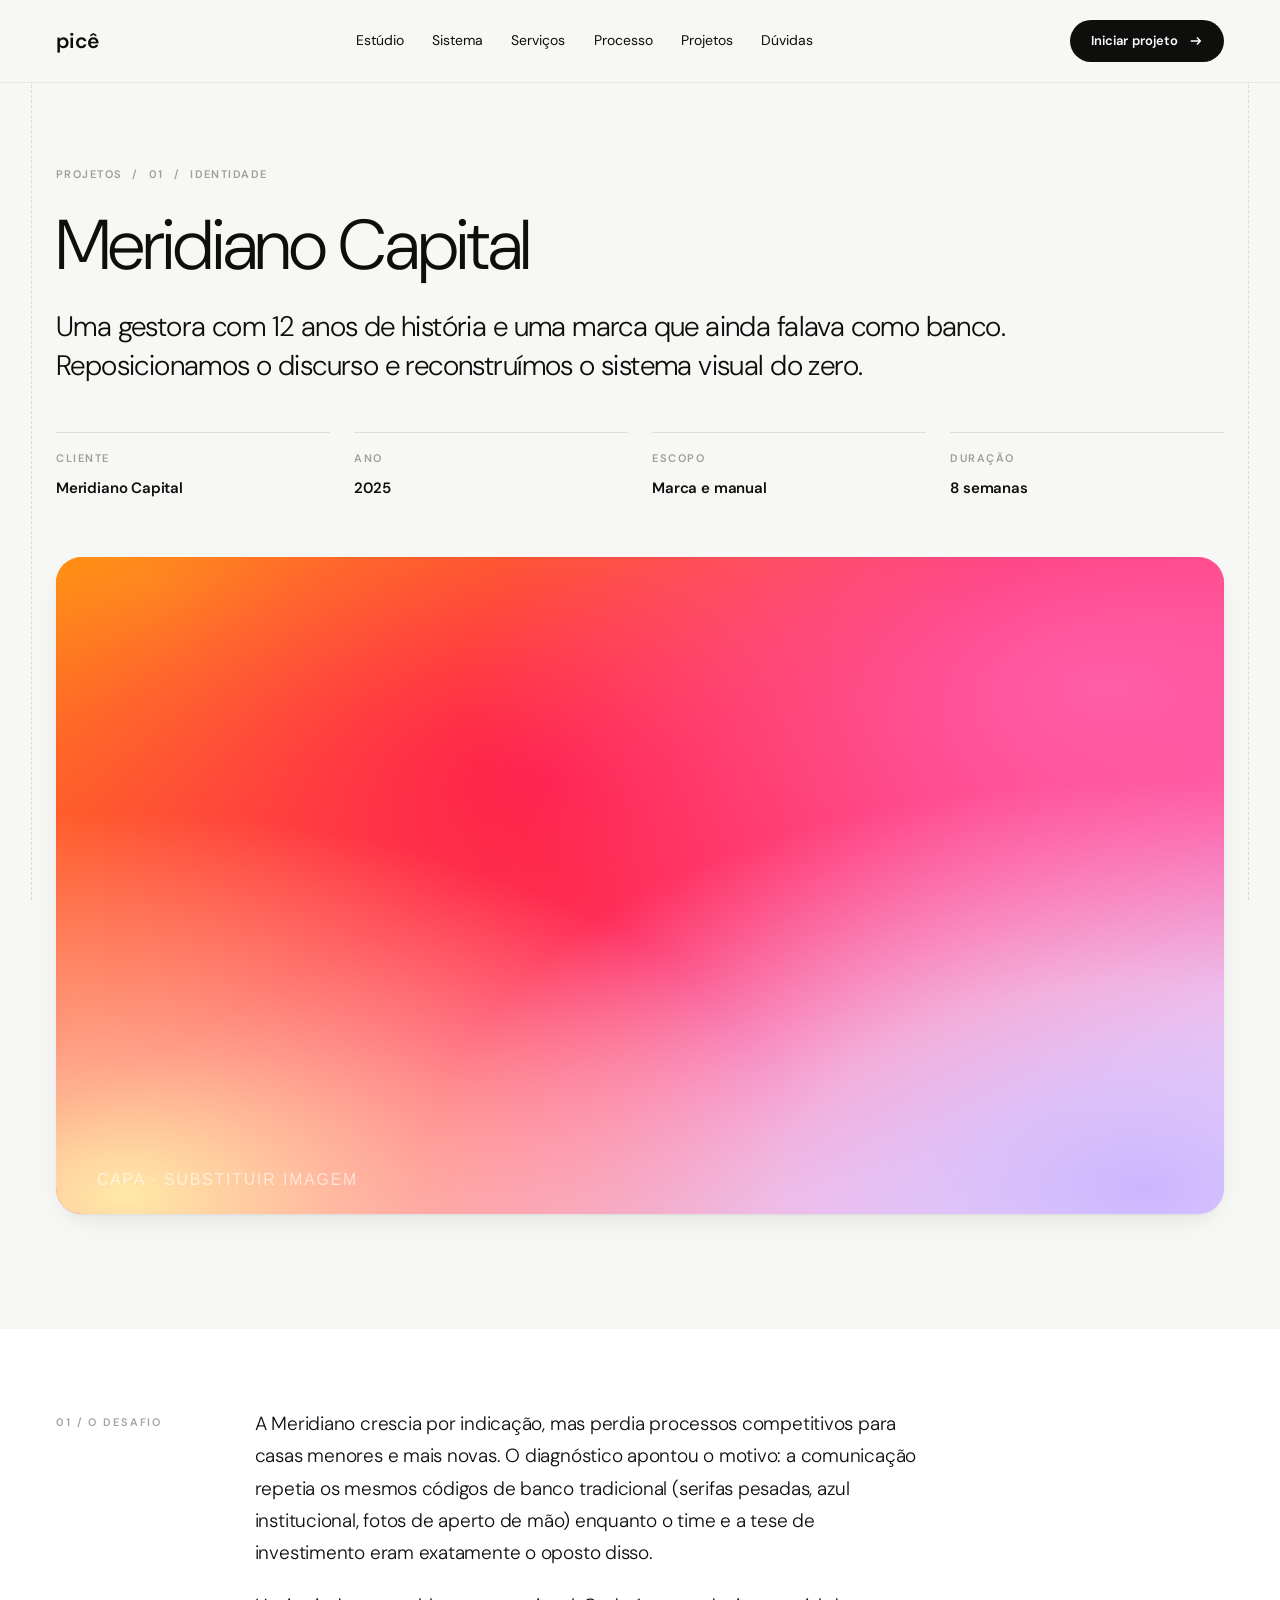
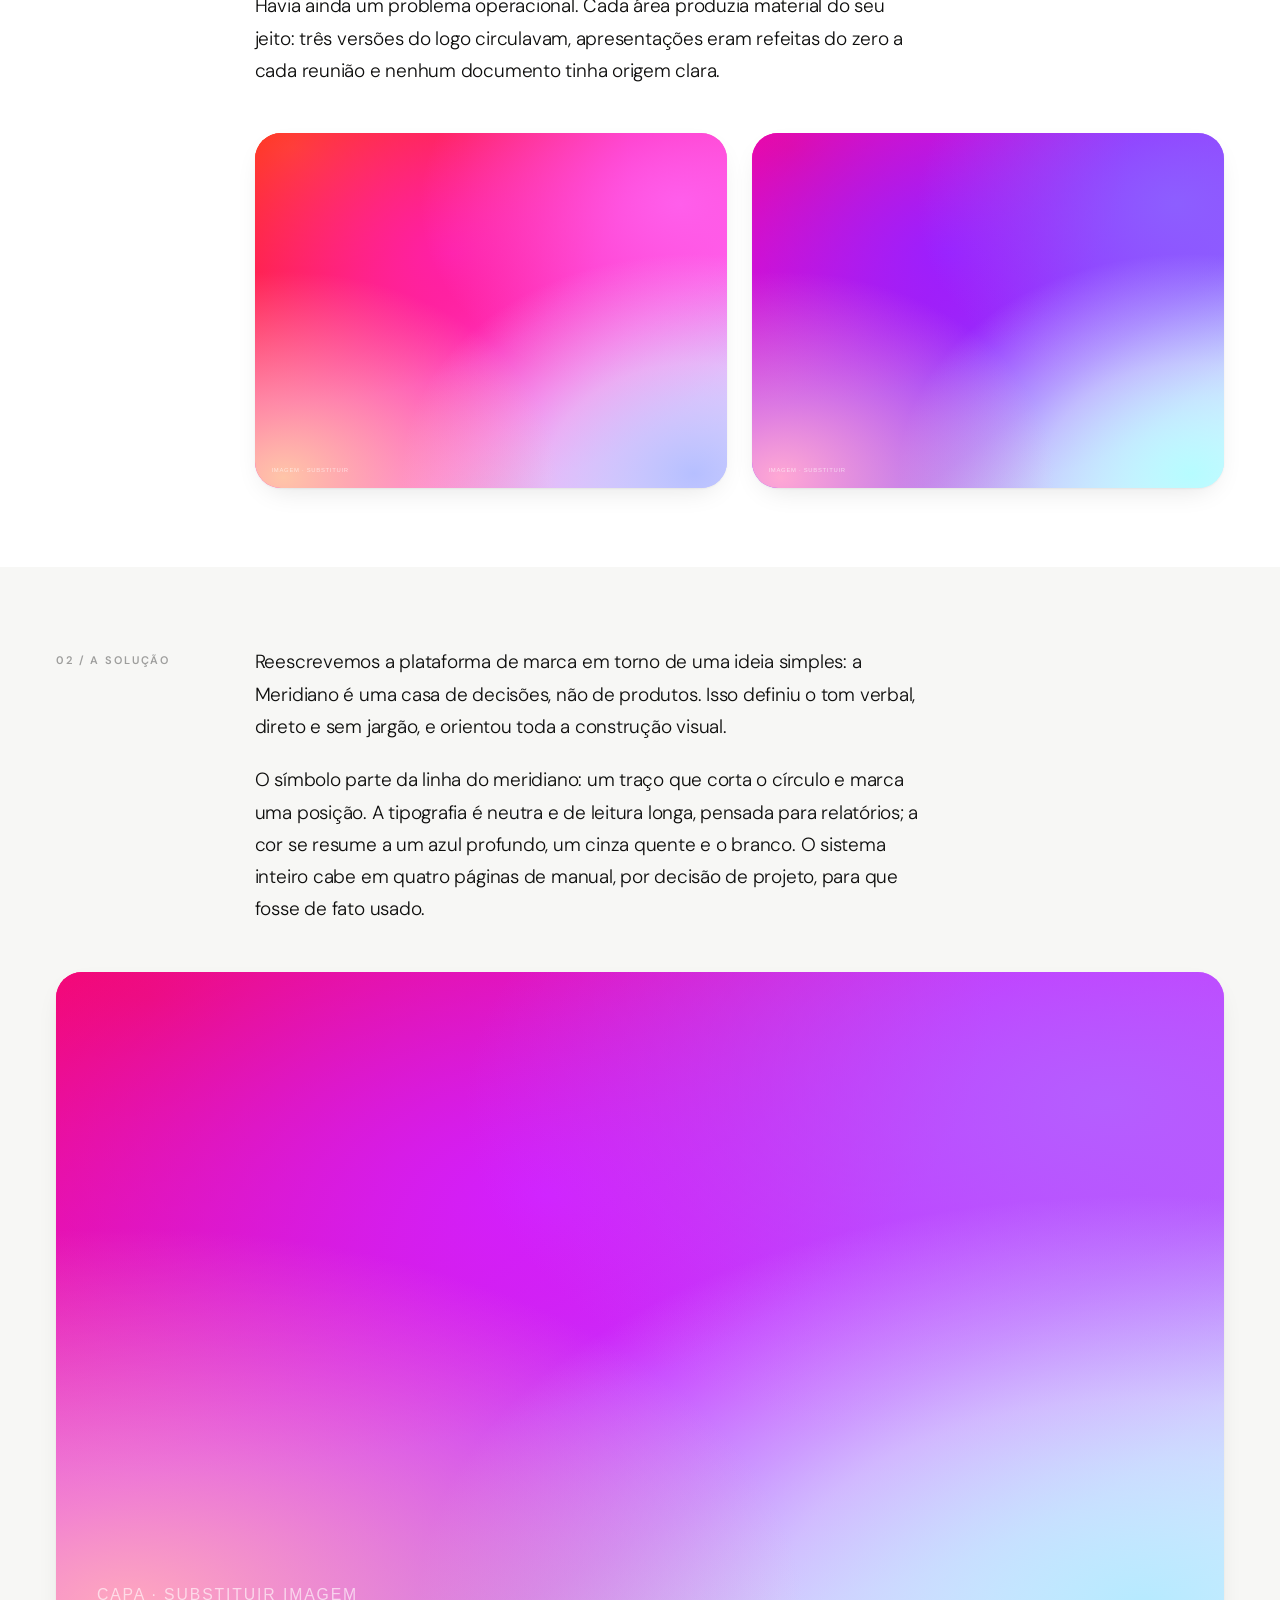
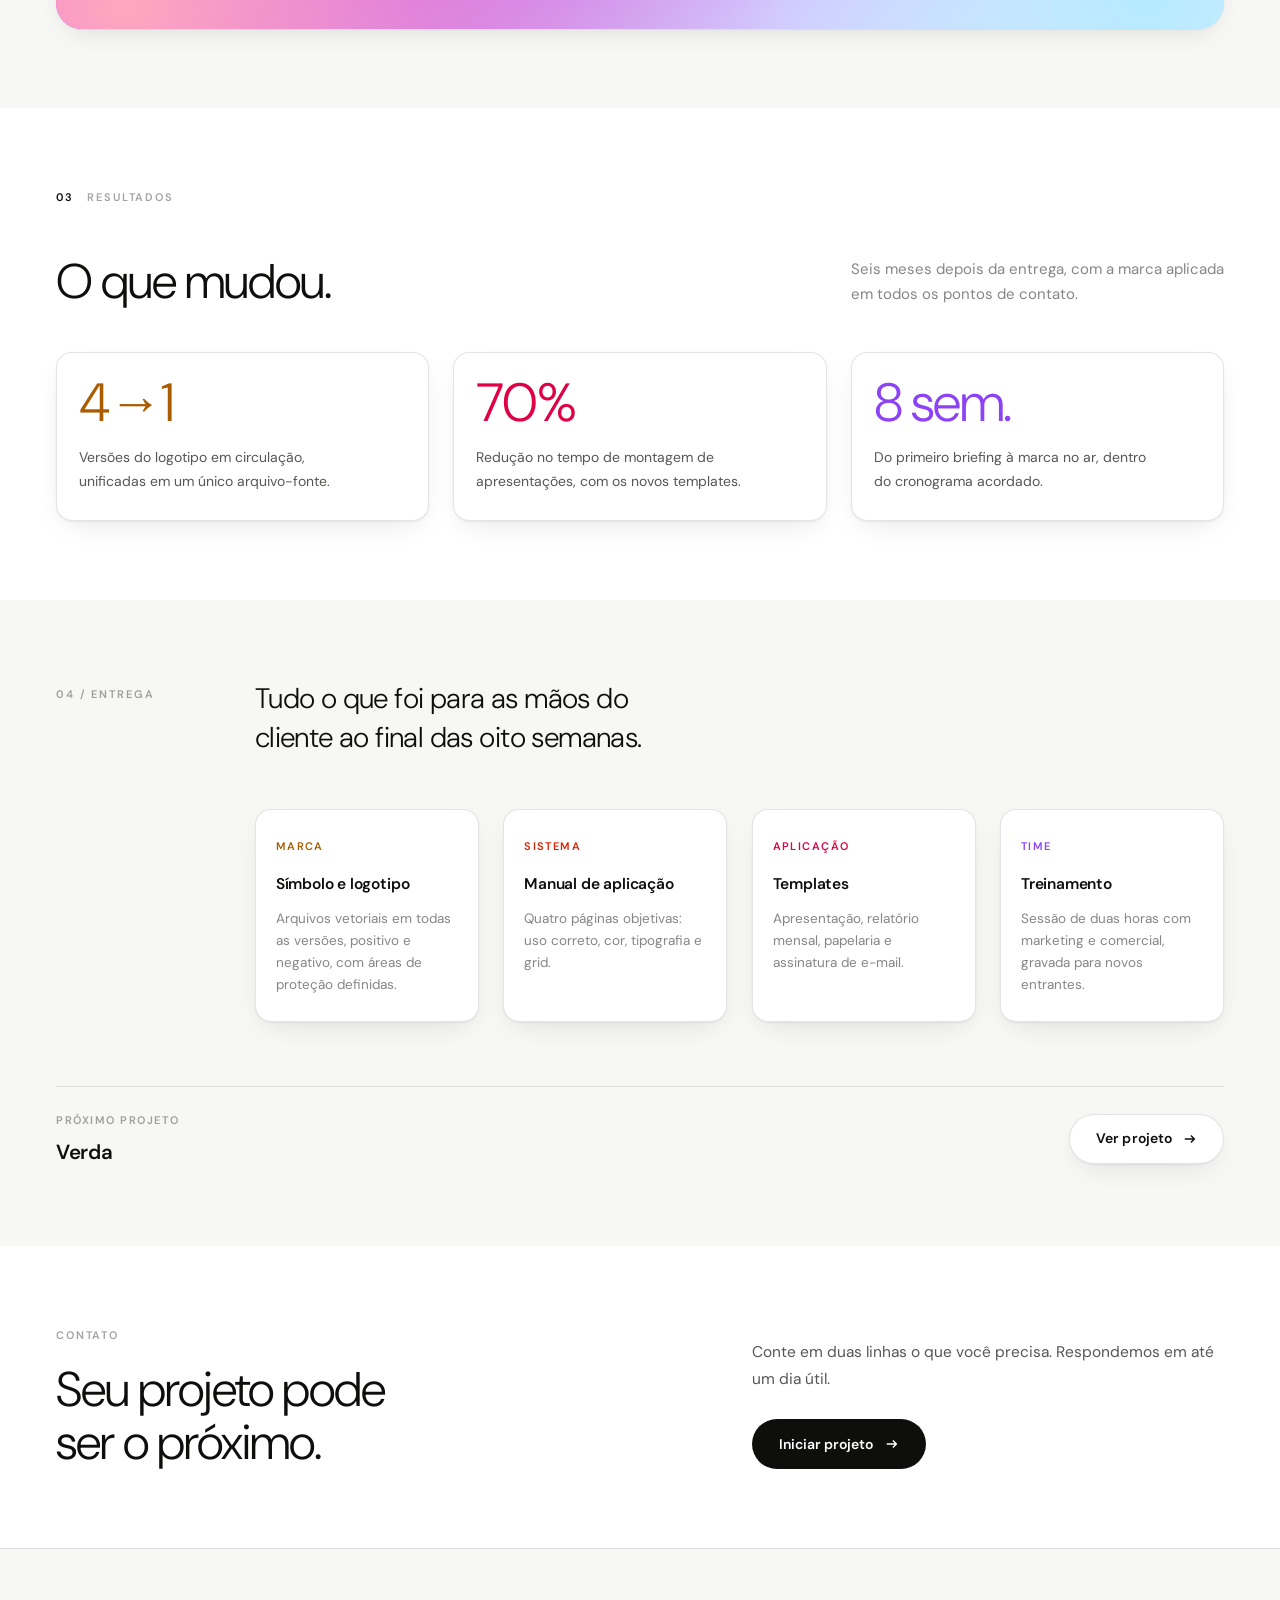
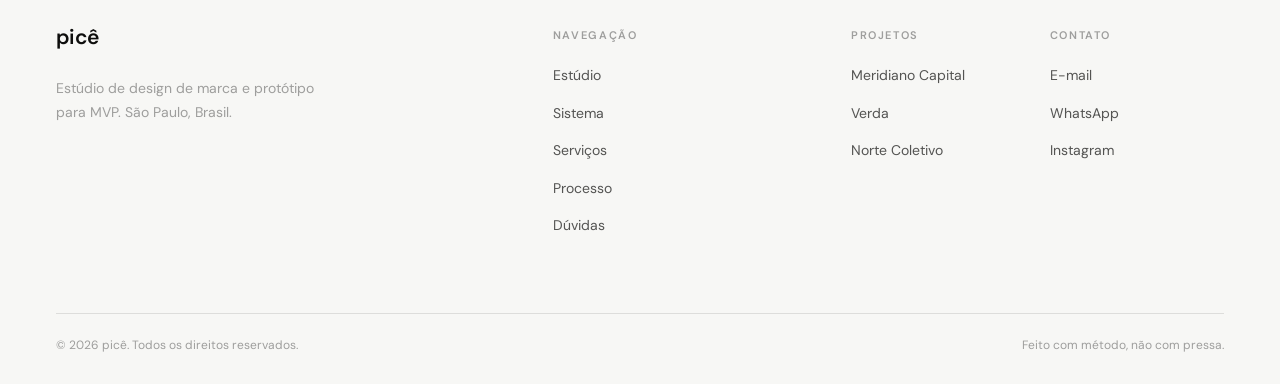
==== commit 8bb0e4fb: "Reescreve o site em branco com a cor em blocos e marcas O sistema deixa de ser monocromático e escur" ====
--- a/projeto-01.html
+++ b/projeto-01.html
@@ -5,7 +5,7 @@
 <meta name="viewport" content="width=device-width, initial-scale=1, viewport-fit=cover">
 <title>Meridiano Capital · Projeto 01 | picê</title>
 <meta name="description" content="Identidade e sistema visual para a Meridiano Capital, gestora de investimentos em reposicionamento. Projeto do picê.">
-<meta name="theme-color" content="#131211">
+<meta name="theme-color" content="#f7f7f5">
 
 <meta property="og:type" content="article">
 <meta property="og:site_name" content="picê">
@@ -26,6 +26,8 @@
 <body>
 
 <!-- ====================== CABEÇALHO ====================== -->
+<div class="guias" aria-hidden="true"></div>
+
 <header class="header" id="header">
   <div class="shell header__bar">
     <a class="brand" href="index.html">picê</a>
@@ -126,7 +128,7 @@
 </section>
 
 <!-- ====================== RESULTADOS ====================== -->
-<section class="section s-dark">
+<section class="section s-white">
   <div class="shell">
     <div class="g12 sec-head">
       <div class="sec-head__id reveal"><b>03</b><span class="micro">Resultados</span></div>
@@ -143,7 +145,7 @@
 </section>
 
 <!-- ====================== ENTREGA ====================== -->
-<section class="section s-white">
+<section class="section s-paper">
   <div class="shell">
     <div class="g12 block">
       <div class="block__lb reveal"><span class="micro">04 / Entrega</span></div>
@@ -171,7 +173,7 @@
 </section>
 
 <!-- ====================== CHAMADA DE CONTATO ====================== -->
-<section class="section s-brand">
+<section class="section s-white">
   <div class="shell g12">
     <div class="cta-band__t">
       <p class="micro reveal">Contato</p>
--- a/assets/css/style.css
+++ b/assets/css/style.css
@@ -1,37 +1,72 @@
 /* =========================================================
    PICÊ
    Sistema visual: grade de 12 colunas, tipografia DM Sans e
-   paleta monocromática quente (preto, cinza e papel), sem cor
-   de destaque. Como o desenho da DM Sans já é estreito, o
-   tracking negativo dos tamanhos de display é mais brando do
-   que seria com uma grotesca tradicional.
+   uma base branca sobre a qual a cor entra em blocos: as
+   mídias, os selos e as marcas pequenas. O texto é sempre
+   preto sobre claro; nenhuma dobra é escura.
    ========================================================= */
 
 /* ---------- 1. Tokens ---------- */
 :root{
-  /* Paleta monocromática quente: um preto, um cinza e um papel.
-     Não há cor de destaque; o destaque é o contraste entre eles.        */
-  --preto:        #0a0908;
-  --ink:          #131211;   /* fundo escuro principal */
-  --ink-2:        #1c1a18;   /* superfície elevada sobre o escuro */
-  --ink-3:        #272421;
-  --fumaca:       #b6b2ac;   /* cinza quente: marcas e traços sobre o escuro */
-  --areia:        #dcd7cf;   /* preenchimento suave sobre papel */
-  --paper:        #e4e0d9;   /* superfície clara */
-  --paper-2:      #f1eee9;   /* cartões e campos sobre papel */
-
-  --ink-70:       rgba(19, 18, 17, .70);
-  --ink-50:       rgba(19, 18, 17, .50);
-  --ink-35:       rgba(19, 18, 17, .35);
-  --line:         rgba(19, 18, 17, .15);
-  --line-soft:    rgba(19, 18, 17, .08);
-  --tinta-7:      rgba(19, 18, 17, .07);
-
-  --on-dark:      #e9e5df;
-  --on-dark-70:   rgba(233, 229, 223, .68);
-  --on-dark-45:   rgba(233, 229, 223, .45);
-  --on-dark-line: rgba(233, 229, 223, .14);
-  --line-dark:    rgba(182, 178, 172, .38);
+  /* Base clara. O chão da página é um branco levemente quente e as
+     superfícies elevadas são o branco puro; a diferença entre os dois
+     é o que separa cartão de fundo, junto da sombra.                   */
+  --paper:        #f7f7f5;   /* chão da página */
+  --paper-2:      #fbfbfa;   /* faixa um pouco mais clara */
+  --white:        #ffffff;   /* cartões, campos, mídia */
+  --ink:          #0e0e0d;   /* texto e botões */
+  --preto:        #000000;
+
+  --ink-70:       rgba(14, 14, 13, .70);
+  --ink-50:       rgba(14, 14, 13, .50);
+  --ink-35:       rgba(14, 14, 13, .38);
+  --line:         rgba(14, 14, 13, .11);
+  --line-soft:    rgba(14, 14, 13, .06);
+  --tinta-7:      rgba(14, 14, 13, .05);
+
+  /* Cor. Sete matizes que dividem o mesmo lugar: blocos de mídia,
+     selos e marcas pequenas. Nenhuma delas vira fundo de dobra.
+
+     Cada uma tem duas versões, e é o contraste que decide qual usar. As
+     claras são vivas mas rasas: o laranja tem 2,2:1 contra o papel, e
+     branco sobre ele dá 2,4:1. Elas servem de preenchimento sem texto,
+     nunca de cor de texto. Quem é texto, ou carrega texto branco, usa a
+     versão -t, calibrada para 4,6:1 dos dois lados.                    */
+  --laranja:      #ff8a00;   --laranja-t: #aa5c00;
+  --coral:        #ff5a3c;   --coral-t:   #db2200;
+  --rosa:         #ff2d6f;   --rosa-t:    #df0046;
+  --magenta:      #e94ec4;   --magenta-t: #cd18a2;
+  --roxo:         #9b5df5;   --roxo-t:    #8c43f5;
+  --azul:         #4d7cff;   --azul-t:    #2961ff;
+  --ciano:        #16b3e0;   --ciano-t:   #0d7998;
+
+  /* Malha saturada dos blocos de mídia. É a mesma em todo lugar; o que
+     muda de um bloco para o outro é o `--giro`, uma rotação de matiz.  */
+  --giro:         0deg;
+  --malha:
+    radial-gradient(120% 130% at 8% 4%,   #ffb100 0%, #ff8a00 22%, transparent 62%),
+    radial-gradient(110% 120% at 42% 32%, #ff1f4b 0%, #ff2d6f 34%, transparent 70%),
+    radial-gradient(95% 110% at 88% 22%,  #ff5ea8 0%, transparent 66%),
+    radial-gradient(110% 120% at 92% 96%, #cbb6ff 0%, #efe2ff 46%, transparent 78%),
+    radial-gradient(100% 110% at 8% 98%,  #ffe9a8 0%, transparent 68%),
+    linear-gradient(140deg, #ff9a00, #ff2255 42%, #ff5fa2 66%, #d9c2ff);
+
+  /* Bruma do hero: a mesma paleta a uma fração da força, para a cor
+     encostar no branco sem nunca disputar com o texto.                 */
+  --bruma:
+    radial-gradient(52% 46% at 4% 100%,  rgba(255, 96, 122, .34) 0%, transparent 64%),
+    radial-gradient(46% 44% at 98% 2%,   rgba(120, 150, 255, .30) 0%, transparent 62%),
+    radial-gradient(42% 40% at 94% 98%,  rgba(200, 160, 255, .28) 0%, transparent 64%),
+    radial-gradient(44% 38% at 8% 0%,    rgba(255, 190, 120, .28) 0%, transparent 62%);
+
+  /* Nada mais tem canto vivo: o raio é parte do sistema. */
+  --r-lg:         26px;   /* blocos de mídia e cartões grandes */
+  --r-md:         16px;   /* cartões, campos, quadros pequenos */
+  --r-sm:         10px;
+  --r-pill:       999px;  /* botões, selos, etiquetas */
+
+  --sombra:       0 1px 2px rgba(14,14,13,.05), 0 10px 30px -12px rgba(14,14,13,.14);
+  --sombra-alta:  0 2px 4px rgba(14,14,13,.05), 0 22px 54px -18px rgba(14,14,13,.22);
 
   --shell:        1280px;
   /* a margem lateral respeita o entalhe do aparelho em paisagem */
@@ -62,18 +97,31 @@
 button{ font:inherit; color:inherit; background:none; border:0; cursor:pointer; }
 h1,h2,h3,h4,p,figure,blockquote{ margin:0; }
 ul,ol{ margin:0; padding:0; list-style:none; }
-::selection{ background:var(--ink); color:var(--paper); }
-:focus-visible{ outline:2px solid var(--ink); outline-offset:4px; }
-.s-dark :focus-visible,.hero :focus-visible{ outline-color:var(--on-dark); }
+::selection{ background:var(--ink); color:var(--white); }
+:focus-visible{ outline:2px solid var(--azul-t); outline-offset:3px; border-radius:4px; }
 
 /* ---------- 3. Estrutura ---------- */
 .shell{ width:100%; max-width:var(--shell); margin-inline:auto; padding-inline:var(--gut); }
+/* As duas guias tracejadas que correm pela página inteira. Ficam na
+   margem, fora da coluna de conteúdo, e são um elemento fixo em vez de
+   uma borda por dobra: assim a linha não quebra na emenda entre uma
+   dobra e outra nem encosta na borda dos cartões. Precisa de z-index
+   acima das dobras, senão o fundo opaco de cada uma a cobre.           */
+.guias{ position:fixed; inset:0; z-index:2; pointer-events:none; }
+.guias::before,.guias::after{
+  content:''; position:absolute; top:0; bottom:0; width:0;
+  border-left:1px dashed rgba(14, 14, 13, .12);
+}
+.guias::before{ left:clamp(16px, 2.4vw, 38px); }
+.guias::after { right:clamp(16px, 2.4vw, 38px); }
+.header,.hero,.section,.footer,.p-hero{ position:relative; }
 .section{ padding-block:var(--section); }
 section[id]{ scroll-margin-top:90px; }
-.s-dark { background:var(--ink);    color:var(--on-dark); }
-.s-brand{ background:var(--ink-2);  color:var(--on-dark); }
+/* Nenhuma dobra é escura. A alternância é só de valor, entre o chão da
+   página e o branco puro; quem dá o ritmo de verdade são os cartões e
+   os blocos de cor.                                                    */
+.s-white{ background:var(--white); }
 .s-paper{ background:var(--paper); }
-.s-white{ background:var(--paper-2); }
 
 .g12{ display:grid; grid-template-columns:repeat(12, 1fr); gap:var(--colgap); }
 
@@ -95,36 +143,30 @@
   text-wrap:pretty;
 }
 .body{ font-size:15.5px; line-height:1.75; color:var(--ink-70); }
-.s-dark .body,.s-brand .body{ color:var(--on-dark-70); }
 
 .micro{
   font-size:11px; font-weight:600; letter-spacing:.17em; text-transform:uppercase;
   color:var(--ink-35);
 }
-.s-dark .micro,.s-brand .micro,.footer .micro{ color:var(--on-dark-45); }
-.accent{ color:var(--ink); }
-.s-dark .accent{ color:var(--fumaca); }
+.accent{ color:var(--rosa-t); }
 
 /* ---------- 5. Botões e links ---------- */
 .btn{
   display:inline-flex; align-items:center; gap:11px;
-  height:50px; padding:0 26px; border-radius:0;
+  height:50px; padding:0 26px; border-radius:var(--r-pill);
   font-size:14px; font-weight:600; letter-spacing:.005em;
   border:1px solid transparent; white-space:nowrap;
   transition:background .25s var(--ease), color .25s var(--ease), border-color .25s var(--ease);
 }
 .btn svg{ width:14px; height:14px; flex:none; transition:transform .3s var(--ease); }
 .btn:hover svg{ transform:translateX(4px); }
-.btn--solid{ background:var(--ink); color:var(--paper); }
-.btn--solid:hover{ background:var(--preto); }
-.btn--light{ background:var(--on-dark); color:var(--ink); }
-.btn--light:hover{ background:#fff; }
-.header .btn--light{ background:var(--ink); color:var(--paper); }
-.header .btn--light:hover{ background:var(--preto); }
-.btn--ghost{ border-color:var(--line); color:var(--ink); }
-.btn--ghost:hover{ border-color:var(--ink); color:var(--ink); }
-.s-dark .btn--ghost,.s-brand .btn--ghost,.hero .btn--ghost{ border-color:var(--on-dark-line); color:var(--on-dark); }
-.s-dark .btn--ghost:hover,.s-brand .btn--ghost:hover,.hero .btn--ghost:hover{ border-color:var(--on-dark); background:rgba(233,229,223,.07); }
+/* Uma ação principal só, preta, em qualquer fundo: com a página inteira
+   clara, o preto é o que tem mais peso em todo lugar. A cor fica para as
+   mídias e as marcas pequenas, não para os botões.                       */
+.btn--solid,.btn--light,.btn--acento{ background:var(--ink); color:var(--white); }
+.btn--solid:hover,.btn--light:hover,.btn--acento:hover{ background:#2c2c2a; }
+.btn--ghost{ background:var(--white); border-color:var(--line); color:var(--ink); box-shadow:var(--sombra); }
+.btn--ghost:hover{ border-color:rgba(14,14,13,.22); box-shadow:var(--sombra-alta); }
 .btn--sm{ height:42px; padding:0 20px; font-size:13px; }
 
 .link-u{
@@ -138,12 +180,17 @@
 /* ---------- 6. Cabeçalho ---------- */
 .header{
   position:sticky; top:0; z-index:60; padding-block:20px;
-  background:var(--paper); color:var(--ink);
-  box-shadow:0 1px 0 var(--line);
-  transition:padding .3s var(--ease), box-shadow .35s var(--ease);
+  background:rgba(247, 247, 245, .82); color:var(--ink);
+  -webkit-backdrop-filter:saturate(180%) blur(14px);
+          backdrop-filter:saturate(180%) blur(14px);
+  box-shadow:0 1px 0 var(--line-soft);
+  transition:padding .3s var(--ease), box-shadow .35s var(--ease), background .3s var(--ease);
 }
 .header__bar{ display:flex; align-items:center; justify-content:space-between; gap:24px; }
-.header.is-stuck{ padding-block:13px; box-shadow:0 1px 0 var(--line), 0 8px 28px rgba(12,13,18,.06); }
+.header.is-stuck{
+  padding-block:13px; background:rgba(247, 247, 245, .93);
+  box-shadow:0 1px 0 var(--line), 0 8px 28px rgba(14,14,13,.05);
+}
 
 .brand{
   display:inline-flex; align-items:baseline; flex:none;
@@ -190,37 +237,49 @@
 /* ---------- 7. Hero ---------- */
 .hero{
   position:relative; overflow:hidden;
-  /* preto, com o azul como única cor de destaque: é ele que desenha a grade,
-     o selo e o botão principal */
-  background:var(--ink); color:var(--on-dark);
+  background:var(--paper-2); color:var(--ink);
   --celula:clamp(74px, 7.6vw, 128px);
-  --grade:rgba(233, 229, 223, .10);
+  --grade:rgba(14, 14, 13, .055);
   display:flex; align-items:center;
   min-height:clamp(560px, 86vh, 840px);
   padding:clamp(56px, 8vh, 110px) 0 clamp(56px, 8vh, 110px);
 }
-/* Textura de fundo: uma grade de linhas finas, com alguns quadrados acesos.
-   As linhas são dois gradientes de uma listra só — um na vertical, outro na
-   horizontal — repetidos pelo `background-size`. Os quadrados acesos são
-   camadas `no-repeat` de uma célula, posicionadas a partir do centro: como a
-   grade também parte do centro, cada um cai exatamente dentro de uma célula
-   em qualquer largura de tela.
-
-   A máscara apaga a grade no meio, onde fica o texto, e a devolve em direção
-   às bordas. Fica num pseudo-elemento porque, no `.hero`, ela apagaria
-   também o texto.                                                          */
+/* Fundo em duas camadas. A de baixo é a bruma: a paleta encostando no
+   branco pelos quatro cantos, longe do texto, que fica no meio.        */
+.hero::after{
+  content:''; position:absolute; inset:0; z-index:0; pointer-events:none;
+  background-image:var(--bruma);
+}
+/* A de cima é a grade: linhas finíssimas, com seis quadrados acesos, um
+   por matiz. As linhas são dois gradientes de uma listra só, um na
+   vertical e outro na horizontal, repetidos pelo `background-size`. Os
+   quadrados são camadas `no-repeat` de uma célula, posicionadas a partir
+   do centro: como a grade também parte do centro, cada um cai exatamente
+   dentro de uma célula em qualquer largura de tela.
+
+   A máscara apaga a grade no meio, onde fica o texto, e a devolve em
+   direção às bordas. Fica num pseudo-elemento porque, no `.hero`, ela
+   apagaria também o texto.                                             */
 .hero::before{
-  content:''; position:absolute; inset:0; z-index:0; pointer-events:none;
-  --aceso:rgba(233, 229, 223, .035);
+  content:''; position:absolute; inset:0; z-index:1; pointer-events:none;
+  /* os seis quadrados são as seis cores vivas diluídas: é o único lugar do
+     site em que a cor aparece fora de um bloco de mídia. Num navegador sem
+     `color-mix` o quadrado simplesmente não pinta, e a grade continua      */
+  --q1:color-mix(in srgb, var(--laranja) 20%, transparent);
+  --q2:color-mix(in srgb, var(--rosa)    18%, transparent);
+  --q3:color-mix(in srgb, var(--roxo)    16%, transparent);
+  --q4:color-mix(in srgb, var(--azul)    16%, transparent);
+  --q5:color-mix(in srgb, var(--magenta) 15%, transparent);
+  --q6:color-mix(in srgb, var(--ciano)   16%, transparent);
   background-image:
     linear-gradient(to right,  var(--grade) 1px, transparent 1px),
     linear-gradient(to bottom, var(--grade) 1px, transparent 1px),
-    linear-gradient(var(--aceso), var(--aceso)),
-    linear-gradient(var(--aceso), var(--aceso)),
-    linear-gradient(var(--aceso), var(--aceso)),
-    linear-gradient(var(--aceso), var(--aceso)),
-    linear-gradient(var(--aceso), var(--aceso)),
-    linear-gradient(var(--aceso), var(--aceso));
+    linear-gradient(var(--q1), var(--q1)),
+    linear-gradient(var(--q2), var(--q2)),
+    linear-gradient(var(--q3), var(--q3)),
+    linear-gradient(var(--q4), var(--q4)),
+    linear-gradient(var(--q5), var(--q5)),
+    linear-gradient(var(--q6), var(--q6));
   background-size:var(--celula) var(--celula);
   background-repeat:repeat, repeat, no-repeat, no-repeat, no-repeat, no-repeat, no-repeat, no-repeat;
   background-position:
@@ -235,20 +294,21 @@
   -webkit-mask-image:radial-gradient(ellipse 62% 58% at 50% 50%, transparent 30%, rgba(0,0,0,.40) 68%, #000 100%);
           mask-image:radial-gradient(ellipse 62% 58% at 50% 50%, transparent 30%, rgba(0,0,0,.40) 68%, #000 100%);
 }
-.hero .shell{ position:relative; z-index:1; width:100%; }
+.hero .shell{ position:relative; z-index:2; width:100%; }
 /* tudo centrado numa coluna só, como no layout de referência */
 .painel{ max-width:900px; margin-inline:auto; text-align:center; }
 
-/* o selo: quadrado, como o resto do site */
+/* o selo: uma pílula branca que flutua sobre a bruma */
 .selo{
   display:inline-flex; align-items:center; gap:10px;
-  padding:5px 12px 5px 5px; border:1px solid var(--line-dark);
-  font-size:12.5px; color:var(--on-dark-70); text-decoration:none;
-  transition:border-color .18s ease, color .18s ease;
-}
-.selo:hover{ border-color:var(--on-dark-45); color:var(--on-dark); }
+  padding:5px 14px 5px 5px; border:1px solid var(--line); border-radius:var(--r-pill);
+  background:var(--white); box-shadow:var(--sombra);
+  font-size:12.5px; color:var(--ink-70); text-decoration:none;
+  transition:box-shadow .25s var(--ease), color .18s ease;
+}
+.selo:hover{ box-shadow:var(--sombra-alta); color:var(--ink); }
 .selo__tag{
-  background:var(--fumaca); color:var(--ink); padding:3px 8px;
+  background:var(--rosa-t); color:var(--white); padding:4px 10px; border-radius:var(--r-pill);
   font-size:10.5px; font-weight:700; letter-spacing:.1em; text-transform:uppercase;
 }
 .selo svg{ width:14px; height:14px; flex:none; }
@@ -261,16 +321,14 @@
 
 .hero__lead{
   margin:clamp(18px, 2.2vw, 28px) auto 0; max-width:42ch;
-  font-size:clamp(15.5px, 1.25vw, 18px); line-height:1.62; color:var(--on-dark-70);
+  font-size:clamp(15.5px, 1.25vw, 18px); line-height:1.62; color:var(--ink-70);
   text-wrap:balance;
 }
 .hero__acoes{
   display:flex; flex-wrap:wrap; justify-content:center; gap:12px;
   margin-top:clamp(30px, 3.6vw, 46px);
 }
-/* o hero é escuro: aqui o botão de mais peso é o claro */
-.btn--acento{ background:var(--paper); color:var(--ink); }
-.btn--acento:hover{ background:var(--paper-2); }
+
 
 
 /* ---------- 8. Cabeçalho de seção ---------- */
@@ -281,12 +339,13 @@
   grid-column:1 / 13; display:flex; align-items:baseline; gap:14px;
   margin-bottom:clamp(18px, 2vw, 30px);
 }
-.sec-head__id b{ font-size:11px; font-weight:600; letter-spacing:.1em; color:var(--ink); }
-.s-dark .sec-head__id b{ color:var(--fumaca); }
+/* o número da dobra é o lugar mais barato para a cor aparecer: cada
+   dobra define o seu `--tom` no HTML e tudo dentro dela o herda */
+.sec-head__id b{ font-size:11px; font-weight:600; letter-spacing:.1em; color:var(--tom, var(--ink)); }
 .sec-head__t{ grid-column:1 / 8; }
 .sec-head__x{ grid-column:9 / 13; align-self:end; }
 .sec-head__x p{ font-size:15px; line-height:1.72; color:var(--ink-50); }
-.s-dark .sec-head__x p{ color:var(--on-dark-70); }
+
 
 /* ---------- 9. Estúdio ---------- */
 
@@ -299,55 +358,64 @@
 .facts span{ display:block; margin-top:10px; font-size:11px; font-weight:600; letter-spacing:.15em; text-transform:uppercase; color:var(--ink-35); }
 
 /* ---------- 10. Serviços ---------- */
-.cards{ border-top:1px solid var(--on-dark-line); }
+.cards{ row-gap:var(--colgap); }
 .card{
-  grid-column:span 4; padding:clamp(26px, 2.6vw, 38px) 0 clamp(30px, 3vw, 44px);
-  position:relative; transition:opacity .3s var(--ease);
-}
-.card__n{ font-size:11px; font-weight:600; letter-spacing:.1em; color:var(--fumaca); }
+  grid-column:span 4; padding:clamp(26px, 2.6vw, 34px) clamp(24px, 2.4vw, 32px) clamp(28px, 2.8vw, 36px);
+  position:relative; border-radius:var(--r-lg); background:var(--paper);
+  border:1px solid var(--line); box-shadow:var(--sombra);
+  transition:box-shadow .35s var(--ease), transform .35s var(--ease);
+}
+.s-paper .card{ background:var(--white); }
+.card:hover{ box-shadow:var(--sombra-alta); transform:translateY(-3px); }
+/* os três textos têm comprimentos diferentes; empurrando a lista para o
+   fim do cartão, as três listas começam na mesma linha */
+.card{ display:flex; flex-direction:column; }
+/* um tom por card, na mesma ordem da paleta */
+.card:nth-of-type(1){ --tom:var(--laranja-t); }
+.card:nth-of-type(2){ --tom:var(--rosa-t); }
+.card:nth-of-type(3){ --tom:var(--roxo-t); }
+.card__n{ font-size:11px; font-weight:600; letter-spacing:.1em; color:var(--tom); }
 .card h3{ margin:20px 0 12px; }
-.card > p{ font-size:14.5px; line-height:1.72; color:var(--on-dark-70); max-width:34ch; }
-.card ul{ margin-top:24px; border-bottom:1px solid var(--on-dark-line); }
+.card > p{ font-size:14.5px; line-height:1.72; color:var(--ink-70); max-width:34ch; }
+.card ul{ margin-top:auto; padding-top:24px; border-bottom:1px solid var(--line); }
 .card li{
-  position:relative; padding:10px 0 10px 20px; font-size:14px; color:var(--on-dark-70);
-  border-top:1px solid var(--on-dark-line);
+  position:relative; padding:10px 0 10px 20px; font-size:14px; color:var(--ink-70);
+  border-top:1px solid var(--line);
 }
 .card li::before{
-  content:""; position:absolute; left:0; top:17px; width:6px; height:6px;
-  background:var(--fumaca);
-}
-.cards .card + .card{ padding-left:clamp(20px, 2.2vw, 34px); }
+  content:""; position:absolute; left:0; top:16px; width:7px; height:7px; border-radius:2px;
+  background:var(--tom);
+}
 
 /* ---------- 10b. Sistema (vídeo) ---------- */
 .video{
-  position:relative; margin:0; overflow:hidden;
-  aspect-ratio:16 / 9; background:var(--ink-2);
-  /* o filme é escuro como a dobra: sem esta linha o quadro dele some */
-  border:1px solid var(--on-dark-line);
+  position:relative; margin:0; overflow:hidden; border-radius:var(--r-lg);
+  aspect-ratio:16 / 9; background:var(--paper);
+  border:1px solid var(--line); box-shadow:var(--sombra);
 }
 .video__poster{ width:100%; height:100%; object-fit:cover; }
 .video video,.video iframe{ position:absolute; inset:0; width:100%; height:100%; border:0; background:#000; }
 .video__btn{
   position:absolute; left:50%; top:50%; transform:translate(-50%, -50%);
   display:inline-flex; align-items:center; gap:14px;
-  height:58px; padding:0 28px 0 24px;
-  background:var(--on-dark); color:var(--ink);
+  height:58px; padding:0 28px 0 24px; border-radius:var(--r-pill);
+  background:var(--ink); color:var(--white); box-shadow:var(--sombra-alta);
   font-size:14px; font-weight:600; letter-spacing:.01em;
   transition:background .25s var(--ease), transform .3s var(--ease);
 }
-.video__btn:hover{ background:#fff; transform:translate(-50%, -50%) scale(1.03); }
-.video__btn svg{ width:15px; height:15px; flex:none; color:var(--ink); }
-.video__btn b{ font-weight:400; color:var(--ink-35); }
+.video__btn:hover{ background:#2c2c2a; transform:translate(-50%, -50%) scale(1.03); }
+.video__btn svg{ width:15px; height:15px; flex:none; color:currentColor; }
+.video__btn b{ font-weight:400; color:rgba(255,255,255,.5); }
 .video.is-playing .video__btn,.video.is-playing .video__poster{ display:none; }
 
 .video-meta{
-  margin-top:22px; padding-top:18px; border-top:1px solid var(--on-dark-line);
+  margin-top:22px; padding-top:18px; border-top:1px solid var(--line);
   display:flex; flex-wrap:wrap; gap:10px 32px; justify-content:space-between;
-  font-size:12px; letter-spacing:.09em; text-transform:uppercase; color:var(--on-dark-45);
+  font-size:12px; letter-spacing:.09em; text-transform:uppercase; color:var(--ink-35);
 }
 
 /* ---------- 11. Cronograma ---------- */
-.gantt{ border-top:1px solid var(--ink); }
+.gantt{ border-top:1px solid var(--line); }
 .gantt__head,.gantt__row{
   display:grid; grid-template-columns:minmax(200px, 26%) 1fr; gap:clamp(18px, 3vw, 44px); align-items:center;
 }
@@ -367,8 +435,8 @@
 .gantt__bar{
   grid-column:var(--s) / span var(--n);
   display:flex; align-items:center; justify-content:center;
-  height:36px; padding:0 14px; border-radius:0;
-  background:var(--ink); color:var(--paper);
+  height:36px; padding:0 14px; border-radius:var(--r-pill);
+  background:var(--fase, var(--ink)); color:var(--white);
   font-size:12px; font-weight:600; letter-spacing:.02em; white-space:nowrap;
   transform-origin:left; transform:scaleX(.02); opacity:0;
   transition:transform .75s var(--ease), opacity .4s var(--ease);
@@ -379,13 +447,18 @@
 .gantt.is-in .gantt__row:nth-of-type(3) .gantt__bar{ transition-delay:.29s; }
 .gantt.is-in .gantt__row:nth-of-type(4) .gantt__bar{ transition-delay:.41s; }
 .gantt.is-in .gantt__row:nth-of-type(5) .gantt__bar{ transition-delay:.53s; }
-.gantt__bar--soft{ background:var(--areia); color:var(--ink); }
-.gantt__bar--line{ background:transparent; border:1px dashed rgba(19,18,17,.32); color:var(--ink); }
+/* uma cor por fase, na ordem em que elas acontecem */
+.gantt__row:nth-of-type(1){ --fase:var(--laranja-t); }
+.gantt__row:nth-of-type(2){ --fase:var(--coral-t); }
+.gantt__row:nth-of-type(3){ --fase:var(--rosa-t); }
+.gantt__row:nth-of-type(4){ --fase:var(--roxo-t); }
+.gantt__bar--soft{ background:var(--white); border:1px solid var(--line); color:var(--ink); }
+.gantt__bar--line{ background:transparent; border:1px dashed rgba(14,14,13,.28); color:var(--ink-70); }
 
 .gantt__row--mile{ border-bottom:0; padding-block:18px 0; }
 .gantt__miles > div{ grid-column:var(--s) / span 1; text-align:center; }
-.gantt__miles i{ display:block; width:9px; height:9px; margin:0 auto; background:var(--ink); }
-.gantt__miles > div:last-child i{ background:var(--ink); }
+.gantt__miles i{ display:block; width:10px; height:10px; margin:0 auto; border-radius:50%; background:var(--azul-t); }
+.gantt__miles > div:last-child i{ background:var(--ciano-t); }
 .gantt__miles small{ display:block; margin-top:11px; font-size:11px; line-height:1.35; color:var(--ink-35); }
 
 .legend{
@@ -393,16 +466,21 @@
   font-size:12px; color:var(--ink-35);
 }
 .legend b{ display:inline-flex; align-items:center; gap:9px; font-weight:400; }
-.legend b::before{ content:""; width:15px; height:8px; background:var(--ink); }
-.legend b.is-soft::before{ background:var(--areia); }
-.legend b.is-line::before{ background:transparent; border:1px dashed rgba(24,40,137,.35); }
-.legend b.is-mile::before{ width:9px; height:9px; background:var(--ink); }
+.legend b::before{ content:""; width:15px; height:8px; border-radius:var(--r-pill); background:var(--rosa-t); }
+.legend b.is-soft::before{ background:var(--white); border:1px solid var(--line); }
+.legend b.is-line::before{ background:transparent; border:1px dashed rgba(14,14,13,.28); }
+.legend b.is-mile::before{ width:10px; height:10px; border-radius:50%; background:var(--azul-t); }
 
 .deliver{ margin-top:clamp(36px, 4.2vw, 56px); }
 .deliver > div{
-  grid-column:span 3; padding-top:20px; border-top:1px solid var(--ink);
-}
-.deliver span{ font-size:11px; font-weight:600; letter-spacing:.13em; color:var(--ink); }
+  grid-column:span 3; padding:22px 20px 24px; border-radius:var(--r-md);
+  background:var(--white); border:1px solid var(--line); box-shadow:var(--sombra);
+}
+.deliver > div:nth-of-type(1){ --tom:var(--laranja-t); }
+.deliver > div:nth-of-type(2){ --tom:var(--coral-t); }
+.deliver > div:nth-of-type(3){ --tom:var(--rosa-t); }
+.deliver > div:nth-of-type(4){ --tom:var(--roxo-t); }
+.deliver span{ font-size:11px; font-weight:600; letter-spacing:.13em; color:var(--tom); }
 .deliver h4{ margin:14px 0 10px; font-size:15.5px; font-weight:600; letter-spacing:-.012em; }
 .deliver p{ font-size:13.5px; line-height:1.65; color:var(--ink-50); }
 
@@ -411,14 +489,16 @@
 .work__item{ grid-column:span 4; display:flex; flex-direction:column; }
 .work__item--offset{ margin-top:clamp(28px, 4.5vw, 72px); }
 .work__media{
-  position:relative; overflow:hidden; border-radius:0; background:var(--areia);
-  aspect-ratio:4 / 5;
+  position:relative; overflow:hidden; border-radius:var(--r-lg); background:var(--paper);
+  aspect-ratio:4 / 5; box-shadow:var(--sombra);
 }
 .work__media img{ width:100%; height:100%; object-fit:cover; transition:transform .8s var(--ease); }
 .work__item:hover .work__media img{ transform:scale(1.035); }
 .work__tag{
-  position:absolute; left:14px; top:14px; z-index:2; padding:7px 13px; border-radius:0;
-  background:rgba(250,250,248,.94); backdrop-filter:blur(6px);
+  position:absolute; left:14px; top:14px; z-index:2; padding:7px 14px; border-radius:var(--r-pill);
+  /* etiqueta branca sobre a mídia colorida: é a cor de baixo que muda,
+     não a da etiqueta */
+  background:rgba(255,255,255,.92); backdrop-filter:blur(8px);
   font-size:10.5px; font-weight:600; letter-spacing:.11em; text-transform:uppercase; color:var(--ink);
 }
 .work__head{
@@ -445,7 +525,8 @@
   padding:24px 0; text-align:left; font-size:clamp(16px, 1.6vw, 19px); font-weight:600; letter-spacing:-.017em;
 }
 .faq__q i{
-  position:relative; flex:none; width:24px; height:24px; border:1px solid var(--line); border-radius:0;
+  position:relative; flex:none; width:26px; height:26px; border:1px solid var(--line); border-radius:50%;
+  background:var(--white);
   transition:border-color .3s var(--ease), background .3s var(--ease);
 }
 .faq__q i::before,.faq__q i::after{
@@ -455,7 +536,7 @@
 .faq__q i::before{ width:9px; height:1px; }
 .faq__q i::after { width:1px; height:9px; }
 .faq__q:hover i{ border-color:var(--ink); }
-.faq__item.is-open .faq__q i{ background:var(--ink); border-color:var(--ink); }
+.faq__item.is-open .faq__q i{ background:var(--azul-t); border-color:var(--azul-t); }
 .faq__item.is-open .faq__q i::before,.faq__item.is-open .faq__q i::after{ background:#fff; }
 .faq__item.is-open .faq__q i::after{ transform:translate(-50%,-50%) scaleY(0); }
 .faq__a{ overflow:hidden; height:0; transition:height .4s var(--ease); }
@@ -467,52 +548,58 @@
 .contact__list li{ display:block; }
 .contact__list small{ width:auto; margin-bottom:7px; }
 .contact__list{ margin-top:0; }
-.contact__list li{ border-top:1px solid var(--on-dark-line); padding:16px 0; display:flex; gap:20px; align-items:baseline; }
-.contact__list small{ flex:none; width:96px; font-size:11px; font-weight:600; letter-spacing:.14em; text-transform:uppercase; color:var(--on-dark-45); }
+.contact__list li{ border-top:1px solid var(--line); padding:16px 0; display:flex; gap:20px; align-items:baseline; }
+.contact__list small{ flex:none; width:96px; font-size:11px; font-weight:600; letter-spacing:.14em; text-transform:uppercase; color:var(--ink-35); }
 .contact__list a,.contact__list span{ font-size:clamp(15px, 1.5vw, 18px); font-weight:300; letter-spacing:-.012em; }
 .contact__list a{ border-bottom:1px solid transparent; transition:border-color .25s var(--ease); }
 .contact__list a:hover{ border-color:currentColor; }
 
-.form{ display:grid; gap:22px; }
-.field label{ display:block; font-size:11px; font-weight:600; letter-spacing:.14em; text-transform:uppercase; color:var(--on-dark-45); margin-bottom:9px; }
+.form{
+  display:grid; gap:22px; padding:clamp(26px, 3vw, 40px); border-radius:var(--r-lg);
+  background:var(--paper); border:1px solid var(--line); box-shadow:var(--sombra);
+}
+.s-paper .form{ background:var(--white); }
+.field label{ display:block; font-size:11px; font-weight:600; letter-spacing:.14em; text-transform:uppercase; color:var(--ink-35); margin-bottom:9px; }
 .field{ position:relative; }
 .field input,.field select,.field textarea{
-  width:100%; padding:13px 0; border:0; border-bottom:1px solid var(--on-dark-line);
-  background:transparent; color:var(--on-dark); font-family:inherit; font-size:16px; border-radius:0;
+  width:100%; padding:13px 15px; border:1px solid var(--line); border-radius:var(--r-md);
+  background:var(--white); color:var(--ink); font-family:inherit; font-size:16px;
   transition:border-color .25s var(--ease);
 }
 .field textarea{ resize:vertical; min-height:88px; }
-.field input:focus,.field select:focus,.field textarea:focus{ outline:0; border-color:var(--on-dark); }
-.field input::placeholder,.field textarea::placeholder{ color:rgba(242,242,238,.3); }
+.field input:focus,.field select:focus,.field textarea:focus{
+  outline:0; border-color:var(--azul-t); box-shadow:0 0 0 3px rgba(41,97,255,.18);
+}
+.field input::placeholder,.field textarea::placeholder{ color:var(--ink-35); }
 .field select{ appearance:none; cursor:pointer; }
-.field select option{ color:var(--ink); background:var(--paper); }
+.field select option{ color:var(--ink); background:var(--white); }
 .field--select::after{
-  content:""; position:absolute; right:2px; bottom:21px; width:7px; height:7px;
-  border-right:1px solid var(--on-dark-45); border-bottom:1px solid var(--on-dark-45);
+  content:""; position:absolute; right:16px; bottom:21px; width:7px; height:7px;
+  border-right:1.5px solid var(--ink-35); border-bottom:1.5px solid var(--ink-35);
   transform:rotate(45deg); pointer-events:none;
 }
 .form__row{ display:grid; grid-template-columns:1fr 1fr; gap:22px; }
 .form__foot{ display:flex; flex-wrap:wrap; gap:16px; align-items:center; justify-content:space-between; margin-top:8px; }
-.form__foot p{ font-size:12px; color:var(--on-dark-45); max-width:32ch; }
+.form__foot p{ font-size:12px; color:var(--ink-35); max-width:32ch; }
 
 /* ---------- 15. Rodapé ---------- */
-.footer{ background:var(--ink); color:var(--on-dark); border-top:1px solid var(--on-dark-line);
+.footer{ background:var(--paper); color:var(--ink); border-top:1px solid var(--line);
   padding-block:clamp(52px, 6vw, 80px) calc(28px + env(safe-area-inset-bottom)); }
 .footer__brand{ grid-column:1 / 5; }
 .footer__brand .brand{ height:30px; }
-.footer__brand p{ margin-top:20px; max-width:26ch; font-size:14px; line-height:1.7; color:var(--on-dark-45); }
+.footer__brand p{ margin-top:20px; max-width:26ch; font-size:14px; line-height:1.7; color:var(--ink-35); }
 .footer__col{ grid-column:span 3; }
 .footer__col:nth-of-type(2){ grid-column:6 / 9; }
 .footer__col:nth-of-type(3){ grid-column:9 / 11; }
 .footer__col:nth-of-type(4){ grid-column:11 / 13; }
-.footer__col h5{ margin:0 0 18px; font-size:11px; font-weight:600; letter-spacing:.15em; text-transform:uppercase; color:var(--on-dark-45); }
+.footer__col h5{ margin:0 0 18px; font-size:11px; font-weight:600; letter-spacing:.15em; text-transform:uppercase; color:var(--ink-35); }
 .footer__col li{ margin-bottom:11px; }
-.footer__col a{ font-size:14px; color:var(--on-dark-70); transition:color .2s var(--ease); }
-.footer__col a:hover{ color:var(--on-dark); }
+.footer__col a{ font-size:14px; color:var(--ink-70); transition:color .2s var(--ease); }
+.footer__col a:hover{ color:var(--ink); }
 .footer__bot{
-  margin-top:clamp(44px, 5vw, 68px); padding-top:22px; border-top:1px solid var(--on-dark-line);
+  margin-top:clamp(44px, 5vw, 68px); padding-top:22px; border-top:1px solid var(--line);
   display:flex; flex-wrap:wrap; gap:10px 28px; justify-content:space-between;
-  font-size:12px; color:var(--on-dark-45);
+  font-size:12px; color:var(--ink-35);
 }
 
 /* ---------- 16. Páginas de projeto ---------- */
@@ -523,11 +610,12 @@
 .p-hero__sub{ margin-top:26px; max-width:54ch; }
 
 .meta{ margin-top:clamp(32px, 3.6vw, 48px); }
-.meta > div{ grid-column:span 3; padding-top:16px; border-top:1px solid var(--ink); }
+.meta > div{ grid-column:span 3; padding-top:16px; border-top:1px solid var(--line); }
 .meta small{ display:block; font-size:11px; font-weight:600; letter-spacing:.14em; text-transform:uppercase; color:var(--ink-35); margin-bottom:9px; }
 .meta p{ font-size:15px; font-weight:600; letter-spacing:-.012em; }
 
-.cover{ width:100%; height:auto; aspect-ratio:16 / 9; object-fit:cover; border-radius:0; background:var(--areia); }
+.cover{ width:100%; height:auto; aspect-ratio:16 / 9; object-fit:cover;
+  border-radius:var(--r-lg); background:var(--paper); box-shadow:var(--sombra); }
 .block{ align-items:start; }
 .block__lb{ grid-column:1 / 3; }
 .block__tx{ grid-column:3 / 10; }
@@ -536,14 +624,21 @@
 .prose p{ font-size:clamp(16px, 1.55vw, 19px); line-height:1.7; font-weight:300; letter-spacing:-.012em; }
 .prose p + p{ margin-top:1.1em; }
 .gallery{ margin-top:clamp(32px, 3.6vw, 48px); }
-.gallery img{ width:100%; height:auto; aspect-ratio:4 / 3; object-fit:cover; border-radius:0; background:var(--areia); }
+.gallery img{ width:100%; height:auto; aspect-ratio:4 / 3; object-fit:cover;
+  border-radius:var(--r-lg); background:var(--paper); box-shadow:var(--sombra); }
 .gallery img:first-child{ grid-column:3 / 8; }
 .gallery img:last-child{ grid-column:8 / 13; }
 .gallery.gallery--full img{ grid-column:1 / 13; aspect-ratio:16 / 9; }
 
-.results > div{ grid-column:span 4; padding-top:22px; border-top:1px solid var(--on-dark-line); }
-.results strong{ display:block; font-size:clamp(34px, 4.2vw, 54px); font-weight:300; letter-spacing:-.024em; line-height:1; }
-.results p{ margin-top:16px; font-size:14px; line-height:1.7; color:var(--on-dark-70); max-width:28ch; }
+.results > div{
+  grid-column:span 4; padding:24px 22px 26px; border-radius:var(--r-md);
+  background:var(--white); border:1px solid var(--line); box-shadow:var(--sombra);
+}
+.results > div:nth-of-type(1){ --tom:var(--laranja-t); }
+.results > div:nth-of-type(2){ --tom:var(--rosa-t); }
+.results > div:nth-of-type(3){ --tom:var(--roxo-t); }
+.results strong{ display:block; font-size:clamp(34px, 4.2vw, 54px); font-weight:300; letter-spacing:-.024em; line-height:1; color:var(--tom); }
+.results p{ margin-top:16px; font-size:14px; line-height:1.7; color:var(--ink-70); max-width:28ch; }
 
 .next{ display:flex; flex-wrap:wrap; gap:20px; align-items:center; justify-content:space-between; margin-top:clamp(44px, 5vw, 72px); padding-top:24px; border-top:1px solid var(--line); }
 .next small{ display:block; font-size:11px; font-weight:600; letter-spacing:.14em; text-transform:uppercase; color:var(--ink-35); margin-bottom:10px; }
@@ -585,8 +680,8 @@
   .card > p{ grid-column:1; max-width:38ch; }
   .card ul{ grid-column:2; margin-top:0; border-top:0; }
   .card li:first-child{ border-top:0; padding-top:0; }
-  .card li:first-child::before{ top:7px; }
-  .cards .card + .card{ padding-left:0; border-top:1px solid var(--on-dark-line); }
+  .card li:first-child::before{ top:6px; }
+
   .deliver > div{ grid-column:span 6; }
   .work__item{ grid-column:span 6; }
   .work__item--offset{ margin-top:0; }
@@ -595,6 +690,7 @@
   .gallery img:first-child,.gallery img:last-child{ grid-column:1 / 13; }
 }
 @media (max-width: 860px){
+  .guias{ display:none; }
   .nav{ display:none; }
   .burger{ display:flex; width:46px; height:46px; margin-right:-9px; }
   .header__cta .btn{ display:none; }
@@ -605,8 +701,8 @@
 
   /* --- alvos de toque: 44 px é o mínimo confortável com o polegar --- */
   .brand{ min-height:44px; min-width:44px; align-items:center; }
-  .selo{ min-height:44px; padding:5px 12px 5px 5px; gap:9px; font-size:12px; }
-  .selo__tag{ font-size:10px; padding:4px 7px; }
+  .selo{ min-height:44px; padding:5px 14px 5px 5px; gap:9px; font-size:12px; }
+  .selo__tag{ font-size:10px; padding:5px 9px; }
   .contact__list a{ display:inline-flex; align-items:center; min-height:44px; }
   .contact__list li{ padding-block:10px; }
   /* o link ocupa a largura da coluna: numa lista vertical o que se acerta
@@ -643,7 +739,7 @@
   .gantt__row{ grid-template-columns:1fr; gap:13px; padding-block:22px; }
   .gantt__row--mile{ display:none; }
   .gantt__when{ display:inline-block; margin-top:11px; font-size:12px; font-weight:600; color:var(--ink); }
-  .gantt__bar{ height:26px; padding:0; font-size:0; }
+  .gantt__bar{ height:22px; padding:0; font-size:0; border-radius:var(--r-pill); }
   .gantt__track{ min-height:26px; }
 }
 /* celular deitado: com min-height fixo o hero fica mais alto que a tela e
@@ -662,8 +758,8 @@
   .card{ grid-template-columns:1fr; }
   .card > p{ grid-column:1; }
   .card ul{ grid-column:1; margin-top:24px; }
-  .card li:first-child{ border-top:1px solid var(--on-dark-line); padding-top:10px; }
-  .card li:first-child::before{ top:17px; }
+  .card li:first-child{ border-top:1px solid var(--line); padding-top:10px; }
+  .card li:first-child::before{ top:16px; }
   .deliver > div,.work__item{ grid-column:span 12; }
   .meta > div{ grid-column:span 12; }
   .facts{ gap:28px 40px; }
@@ -677,7 +773,9 @@
 
 /* ---------- 19. Impressão ---------- */
 @media print{
-  .header,.drawer,.burger,.form,.video__btn{ display:none !important; }
+  .header,.drawer,.burger,.form,.video__btn,.guias{ display:none !important; }
   body{ background:#fff; color:#000; }
-  .s-dark,.s-brand,.hero,.footer{ background:#fff !important; color:#000 !important; }
-}
+  .s-white,.s-paper,.hero,.footer{ background:#fff !important; }
+  .hero::before,.hero::after{ display:none !important; }
+  .card,.deliver > div,.video,.work__media{ box-shadow:none !important; }
+}
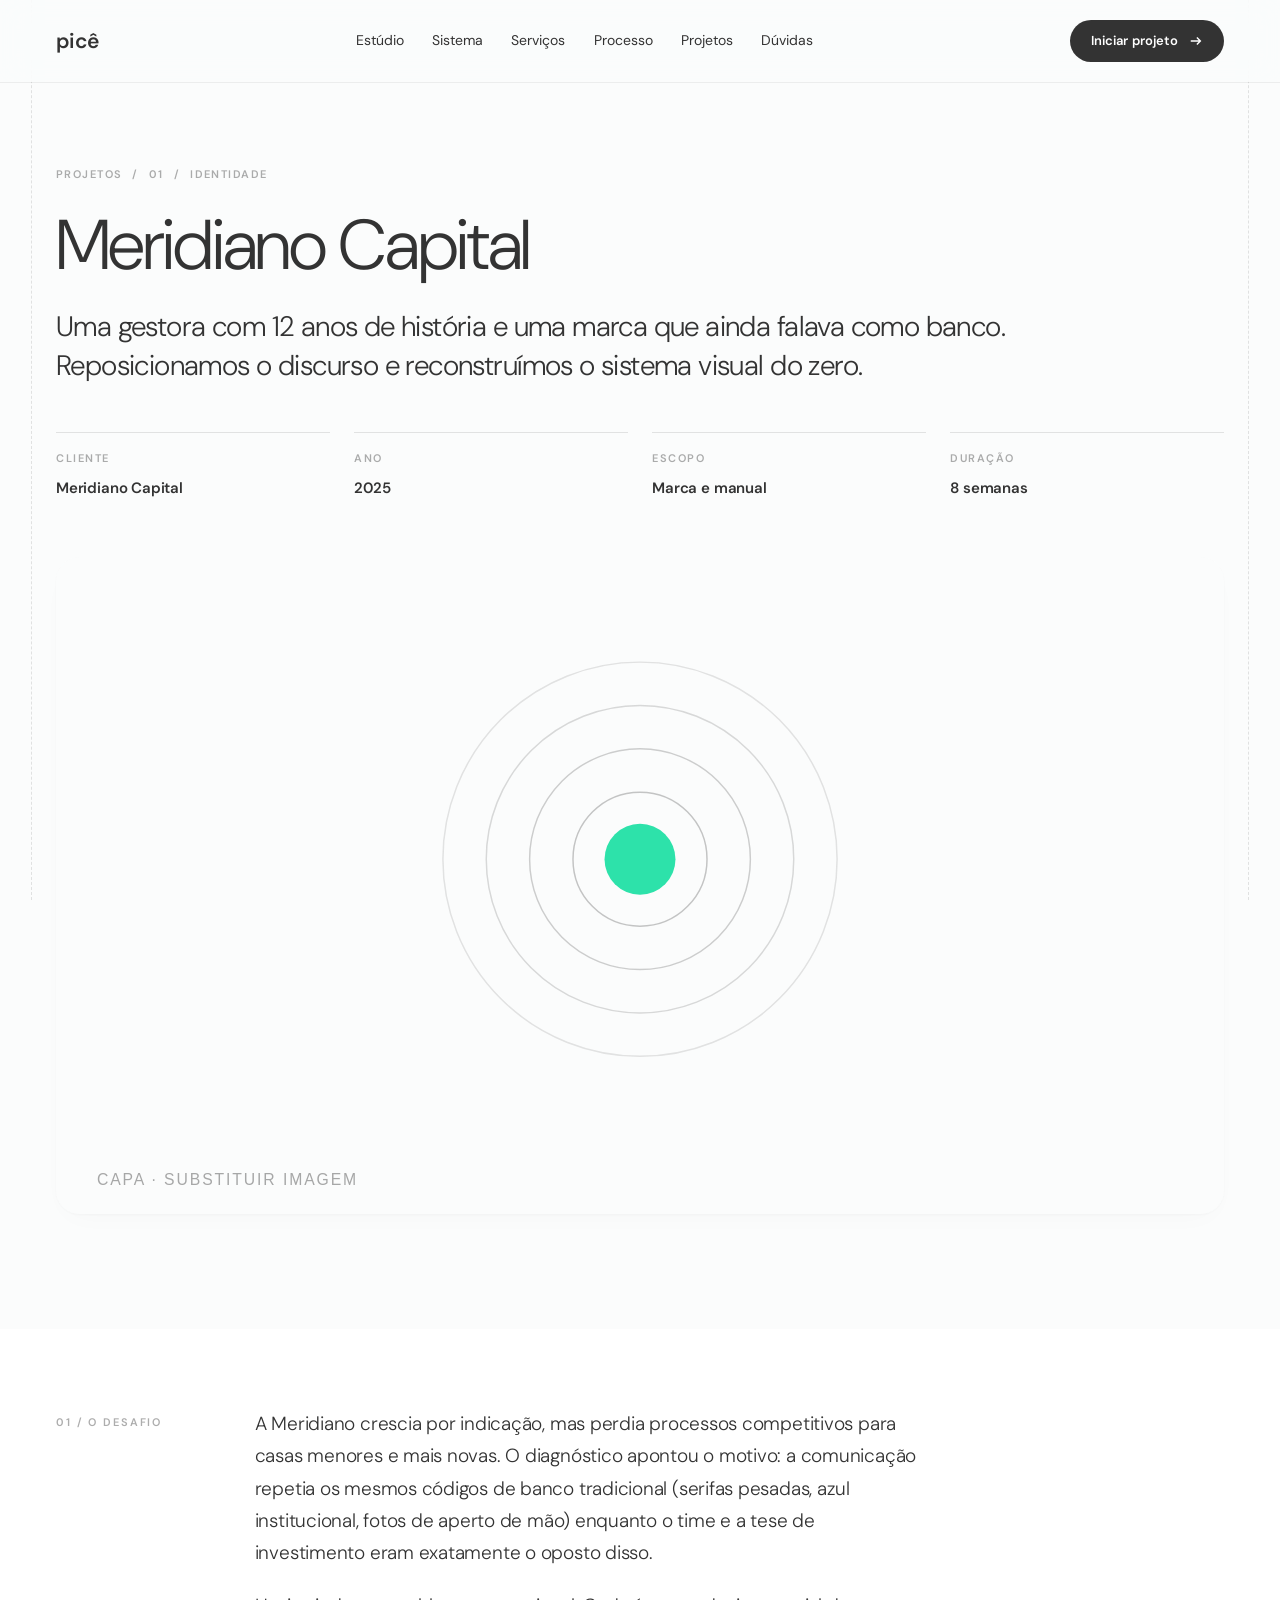
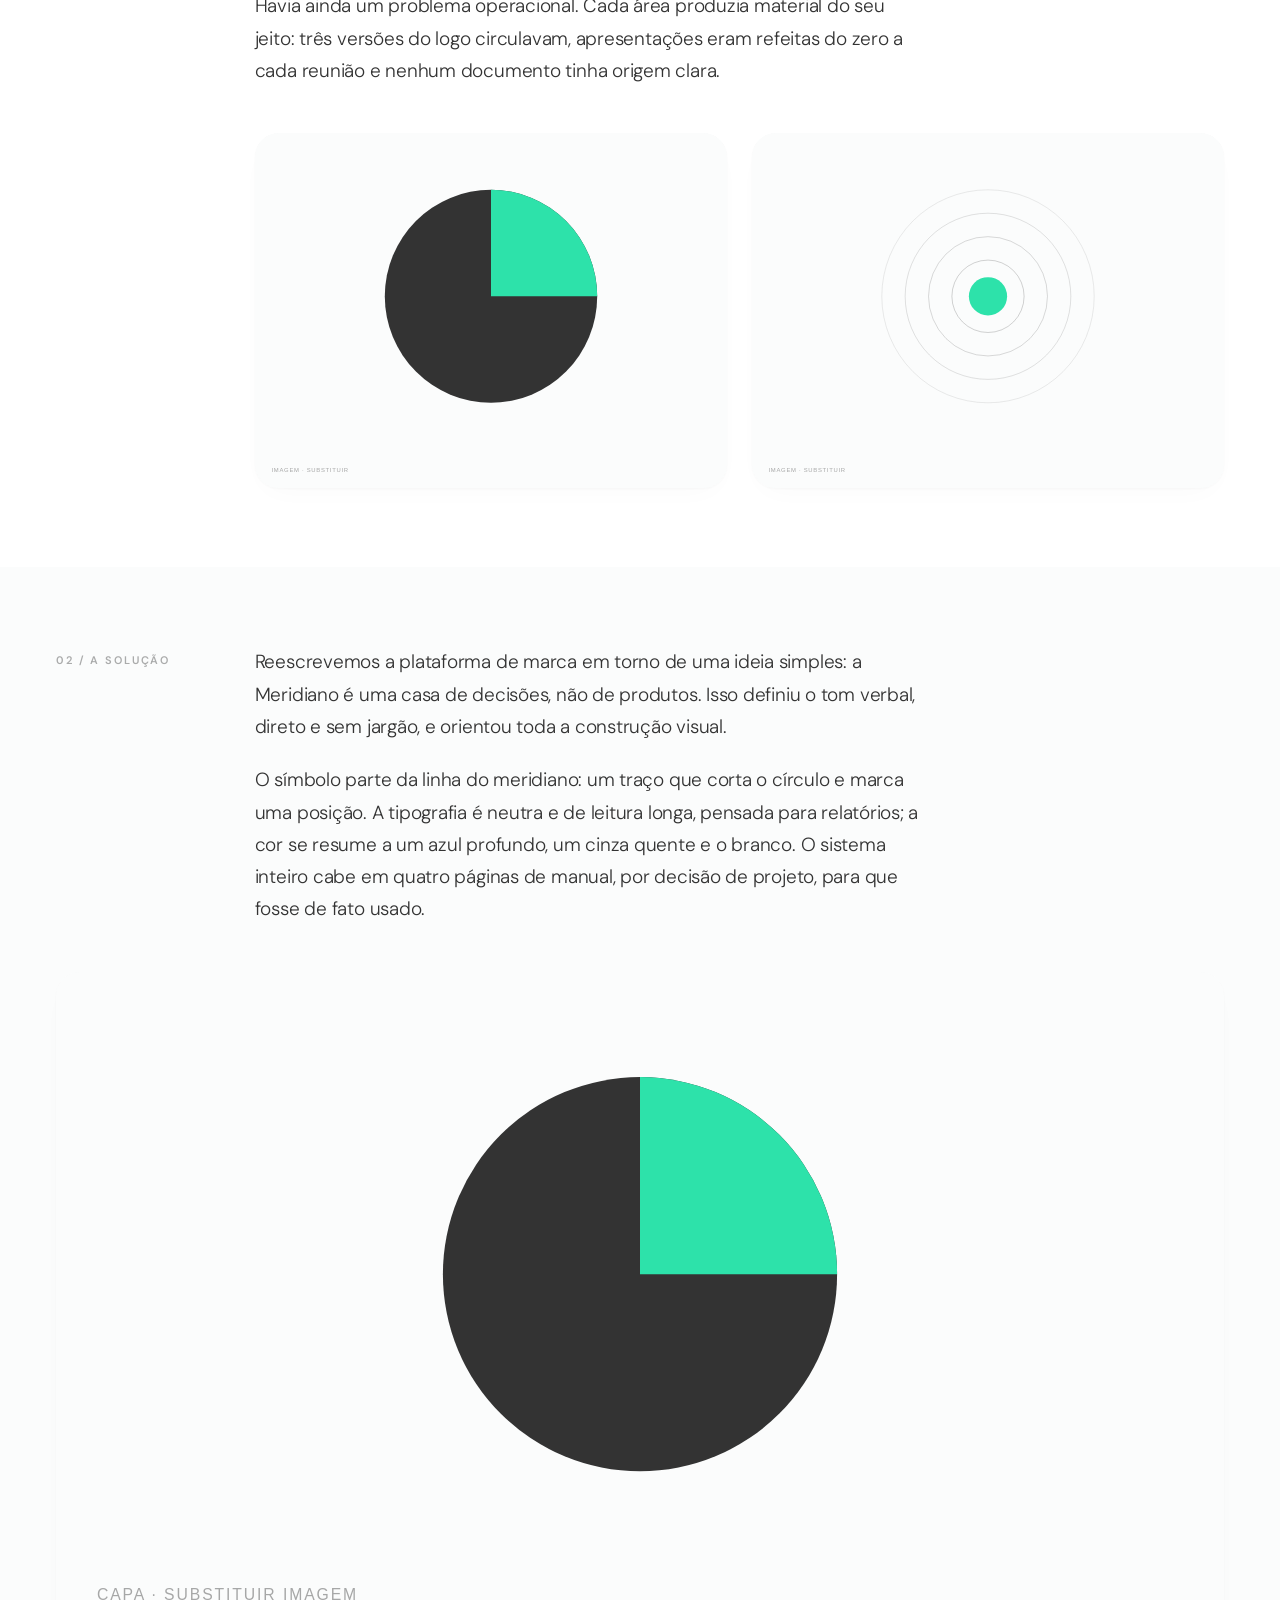
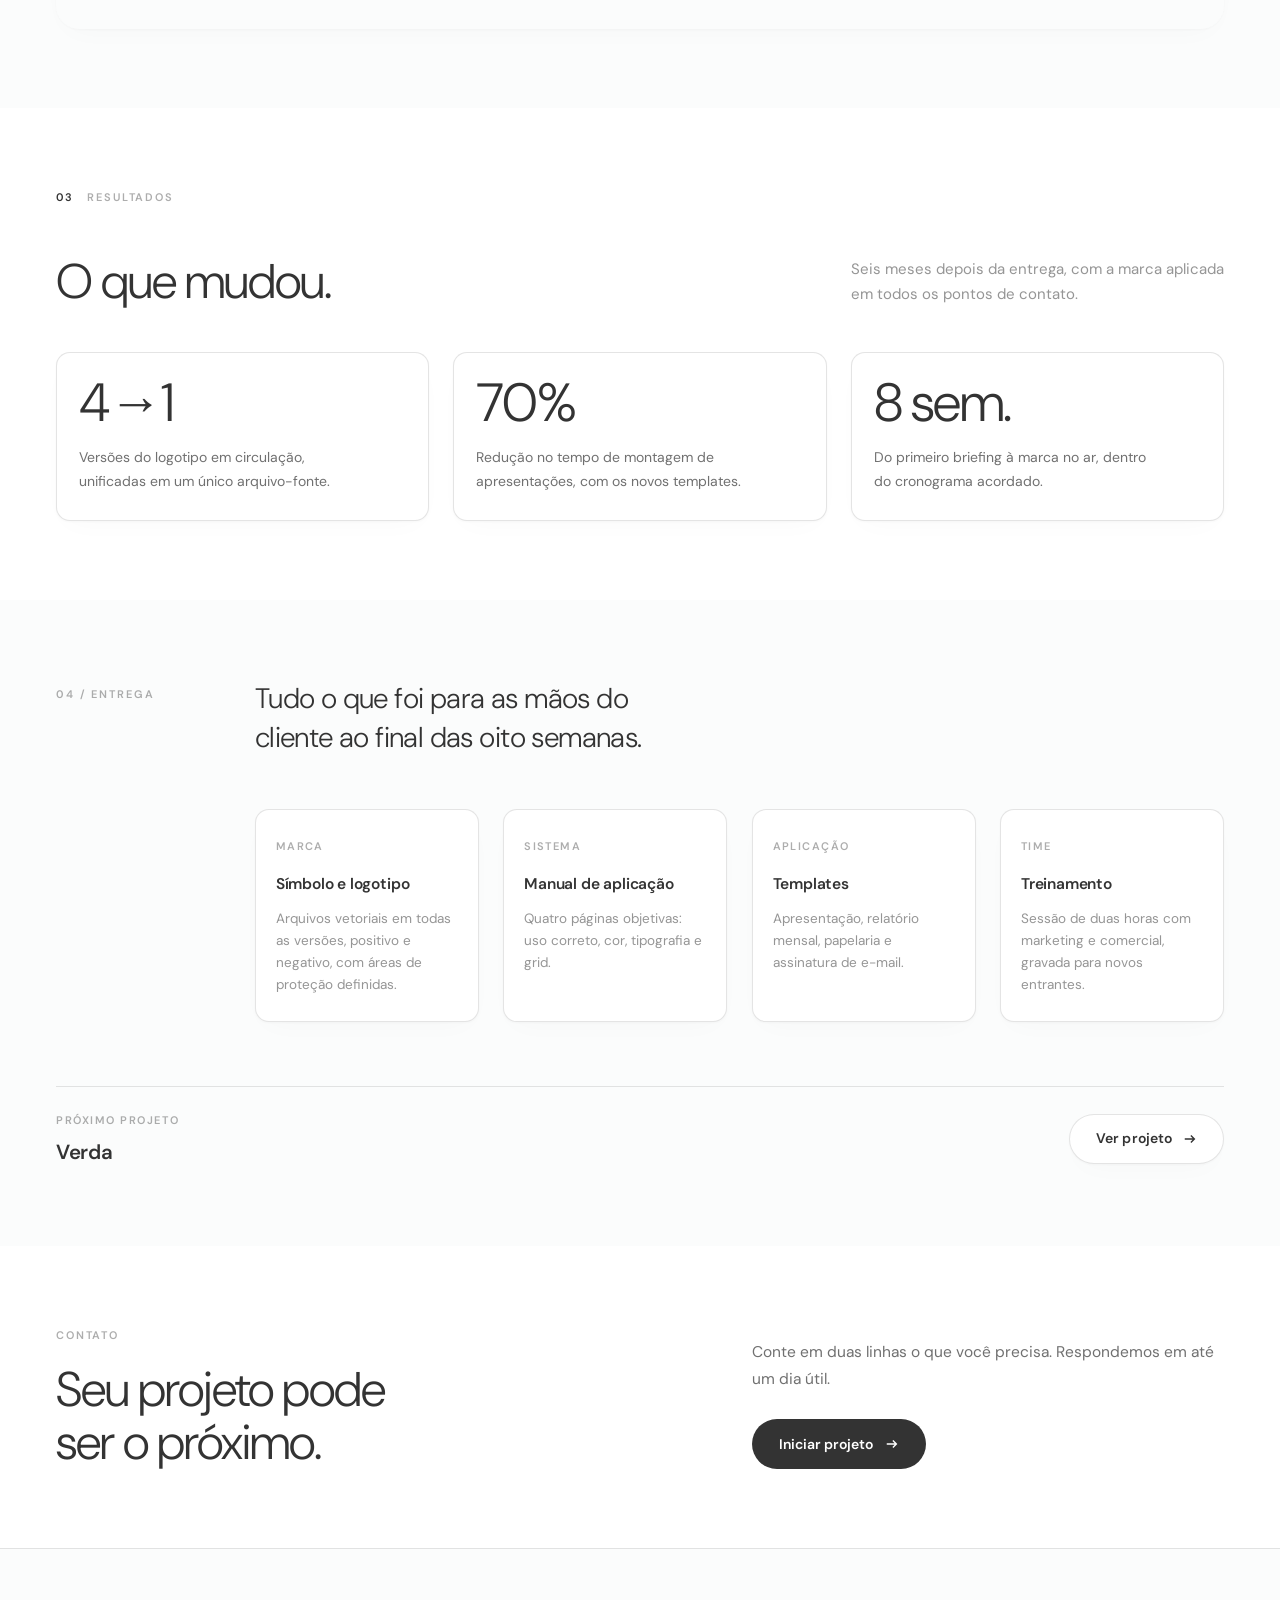
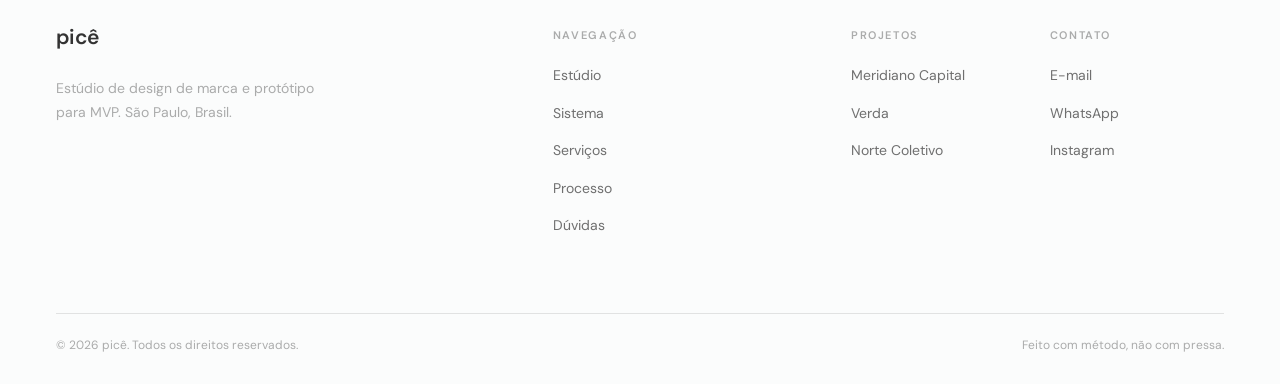
==== commit a9ea6b02: "Troca a paleta para preto e branco com um verde só A marca deixa de ter sete matizes e passa a ser p" ====
--- a/projeto-01.html
+++ b/projeto-01.html
@@ -5,7 +5,7 @@
 <meta name="viewport" content="width=device-width, initial-scale=1, viewport-fit=cover">
 <title>Meridiano Capital · Projeto 01 | picê</title>
 <meta name="description" content="Identidade e sistema visual para a Meridiano Capital, gestora de investimentos em reposicionamento. Projeto do picê.">
-<meta name="theme-color" content="#f7f7f5">
+<meta name="theme-color" content="#fbfcfc">
 
 <meta property="og:type" content="article">
 <meta property="og:site_name" content="picê">
@@ -72,7 +72,7 @@
 <main>
 
 <!-- ====================== ABERTURA ====================== -->
-<section class="p-hero s-paper">
+<section class="p-hero s-cinza">
   <div class="shell">
     <p class="crumb reveal"><a href="index.html#projetos">Projetos</a> <span>/</span> <span>01</span> <span>/</span> <span>Identidade</span></p>
     <h1 class="display reveal">Meridiano Capital</h1>
@@ -87,7 +87,7 @@
   </div>
 </section>
 
-<section class="s-paper" style="padding-bottom:clamp(72px, 9vw, 132px)">
+<section class="s-cinza" style="padding-bottom:clamp(72px, 9vw, 132px)">
   <div class="shell">
     <!-- Troque por uma imagem real do projeto -->
     <img class="cover reveal" src="assets/img/cover-01.svg" alt="Meridiano Capital, imagem de capa do projeto" width="1600" height="900">
@@ -112,7 +112,7 @@
 </section>
 
 <!-- ====================== SOLUÇÃO ====================== -->
-<section class="section s-paper">
+<section class="section s-cinza">
   <div class="shell">
     <div class="g12 block">
       <div class="block__lb reveal"><span class="micro">02 / A solução</span></div>
@@ -145,7 +145,7 @@
 </section>
 
 <!-- ====================== ENTREGA ====================== -->
-<section class="section s-paper">
+<section class="section s-cinza">
   <div class="shell">
     <div class="g12 block">
       <div class="block__lb reveal"><span class="micro">04 / Entrega</span></div>
--- a/assets/css/style.css
+++ b/assets/css/style.css
@@ -1,72 +1,42 @@
 /* =========================================================
    PICÊ
    Sistema visual: grade de 12 colunas, tipografia DM Sans e
-   uma base branca sobre a qual a cor entra em blocos: as
-   mídias, os selos e as marcas pequenas. O texto é sempre
-   preto sobre claro; nenhuma dobra é escura.
+   uma base preto e branco. A única cor é um verde-menta, e
+   ele nunca é texto: só preenchimento, sempre com preto por
+   cima. O logo é arredondado, e o raio do resto acompanha.
    ========================================================= */
 
 /* ---------- 1. Tokens ---------- */
 :root{
-  /* Base clara. O chão da página é um branco levemente quente e as
-     superfícies elevadas são o branco puro; a diferença entre os dois
-     é o que separa cartão de fundo, junto da sombra.                   */
-  --paper:        #f7f7f5;   /* chão da página */
-  --paper-2:      #fbfbfa;   /* faixa um pouco mais clara */
+  /* Preto, branco e um cinza quase branco. O cinza é o chão da página e
+     o branco puro é a superfície elevada; a diferença entre os dois,
+     junto da borda, é o que separa cartão de fundo.                    */
+  --ink:          #333333;   /* preto da marca: texto, réguas, botões */
+  --preto:        #1f1f1f;   /* só o :hover do que já é preto */
+  --cinza:        #fbfcfc;   /* chão da página */
   --white:        #ffffff;   /* cartões, campos, mídia */
-  --ink:          #0e0e0d;   /* texto e botões */
-  --preto:        #000000;
-
-  --ink-70:       rgba(14, 14, 13, .70);
-  --ink-50:       rgba(14, 14, 13, .50);
-  --ink-35:       rgba(14, 14, 13, .38);
-  --line:         rgba(14, 14, 13, .11);
-  --line-soft:    rgba(14, 14, 13, .06);
-  --tinta-7:      rgba(14, 14, 13, .05);
-
-  /* Cor. Sete matizes que dividem o mesmo lugar: blocos de mídia,
-     selos e marcas pequenas. Nenhuma delas vira fundo de dobra.
-
-     Cada uma tem duas versões, e é o contraste que decide qual usar. As
-     claras são vivas mas rasas: o laranja tem 2,2:1 contra o papel, e
-     branco sobre ele dá 2,4:1. Elas servem de preenchimento sem texto,
-     nunca de cor de texto. Quem é texto, ou carrega texto branco, usa a
-     versão -t, calibrada para 4,6:1 dos dois lados.                    */
-  --laranja:      #ff8a00;   --laranja-t: #aa5c00;
-  --coral:        #ff5a3c;   --coral-t:   #db2200;
-  --rosa:         #ff2d6f;   --rosa-t:    #df0046;
-  --magenta:      #e94ec4;   --magenta-t: #cd18a2;
-  --roxo:         #9b5df5;   --roxo-t:    #8c43f5;
-  --azul:         #4d7cff;   --azul-t:    #2961ff;
-  --ciano:        #16b3e0;   --ciano-t:   #0d7998;
-
-  /* Malha saturada dos blocos de mídia. É a mesma em todo lugar; o que
-     muda de um bloco para o outro é o `--giro`, uma rotação de matiz.  */
-  --giro:         0deg;
-  --malha:
-    radial-gradient(120% 130% at 8% 4%,   #ffb100 0%, #ff8a00 22%, transparent 62%),
-    radial-gradient(110% 120% at 42% 32%, #ff1f4b 0%, #ff2d6f 34%, transparent 70%),
-    radial-gradient(95% 110% at 88% 22%,  #ff5ea8 0%, transparent 66%),
-    radial-gradient(110% 120% at 92% 96%, #cbb6ff 0%, #efe2ff 46%, transparent 78%),
-    radial-gradient(100% 110% at 8% 98%,  #ffe9a8 0%, transparent 68%),
-    linear-gradient(140deg, #ff9a00, #ff2255 42%, #ff5fa2 66%, #d9c2ff);
-
-  /* Bruma do hero: a mesma paleta a uma fração da força, para a cor
-     encostar no branco sem nunca disputar com o texto.                 */
-  --bruma:
-    radial-gradient(52% 46% at 4% 100%,  rgba(255, 96, 122, .34) 0%, transparent 64%),
-    radial-gradient(46% 44% at 98% 2%,   rgba(120, 150, 255, .30) 0%, transparent 62%),
-    radial-gradient(42% 40% at 94% 98%,  rgba(200, 160, 255, .28) 0%, transparent 64%),
-    radial-gradient(44% 38% at 8% 0%,    rgba(255, 190, 120, .28) 0%, transparent 62%);
-
-  /* Nada mais tem canto vivo: o raio é parte do sistema. */
-  --r-lg:         26px;   /* blocos de mídia e cartões grandes */
-  --r-md:         16px;   /* cartões, campos, quadros pequenos */
-  --r-sm:         10px;
+
+  --ink-70:       rgba(51, 51, 51, .70);
+  --ink-50:       rgba(51, 51, 51, .52);
+  --ink-35:       rgba(51, 51, 51, .40);
+  --line:         rgba(51, 51, 51, .13);
+  --line-soft:    rgba(51, 51, 51, .07);
+  --tinta-7:      rgba(51, 51, 51, .06);
+
+  /* O verde da marca. Ele tem 1,67:1 contra o branco, ou seja, como cor
+     de texto é ilegível. Por isso entra sempre como preenchimento, com
+     o preto por cima (7,56:1), e em pouquíssimos lugares.              */
+  --verde:        #2de2aa;
+  --verde-fundo:  rgba(45, 226, 170, .16);   /* lavagem, quando é só clima */
+
+  /* O logo é arredondado, então o raio faz parte do sistema. */
+  --r-lg:         24px;   /* blocos de mídia e cartões grandes */
+  --r-md:         14px;   /* cartões, campos, quadros pequenos */
+  --r-sm:         8px;
   --r-pill:       999px;  /* botões, selos, etiquetas */
 
-  --sombra:       0 1px 2px rgba(14,14,13,.05), 0 10px 30px -12px rgba(14,14,13,.14);
-  --sombra-alta:  0 2px 4px rgba(14,14,13,.05), 0 22px 54px -18px rgba(14,14,13,.22);
+  /* Uma sombra só, as duas camadas a 3%, e ela não muda em estado nenhum. */
+  --sombra:       0 1px 2px rgba(51,51,51,.03), 0 10px 30px -12px rgba(51,51,51,.03);
 
   --shell:        1280px;
   /* a margem lateral respeita o entalhe do aparelho em paisagem */
@@ -89,7 +59,7 @@
   margin:0;
   font-family:"DM Sans","Helvetica Neue",Arial,sans-serif;
   font-size:16px; font-weight:400; line-height:1.65;
-  color:var(--ink); background:var(--paper);
+  color:var(--ink); background:var(--cinza);
   -webkit-font-smoothing:antialiased; text-rendering:optimizeLegibility;
 }
 img,svg{ display:block; max-width:100%; }
@@ -98,7 +68,7 @@
 h1,h2,h3,h4,p,figure,blockquote{ margin:0; }
 ul,ol{ margin:0; padding:0; list-style:none; }
 ::selection{ background:var(--ink); color:var(--white); }
-:focus-visible{ outline:2px solid var(--azul-t); outline-offset:3px; border-radius:4px; }
+:focus-visible{ outline:2px solid var(--ink); outline-offset:3px; border-radius:var(--r-sm); }
 
 /* ---------- 3. Estrutura ---------- */
 .shell{ width:100%; max-width:var(--shell); margin-inline:auto; padding-inline:var(--gut); }
@@ -110,7 +80,7 @@
 .guias{ position:fixed; inset:0; z-index:2; pointer-events:none; }
 .guias::before,.guias::after{
   content:''; position:absolute; top:0; bottom:0; width:0;
-  border-left:1px dashed rgba(14, 14, 13, .12);
+  border-left:1px dashed rgba(51, 51, 51, .13);
 }
 .guias::before{ left:clamp(16px, 2.4vw, 38px); }
 .guias::after { right:clamp(16px, 2.4vw, 38px); }
@@ -121,7 +91,7 @@
    página e o branco puro; quem dá o ritmo de verdade são os cartões e
    os blocos de cor.                                                    */
 .s-white{ background:var(--white); }
-.s-paper{ background:var(--paper); }
+.s-cinza{ background:var(--cinza); }
 
 .g12{ display:grid; grid-template-columns:repeat(12, 1fr); gap:var(--colgap); }
 
@@ -148,7 +118,7 @@
   font-size:11px; font-weight:600; letter-spacing:.17em; text-transform:uppercase;
   color:var(--ink-35);
 }
-.accent{ color:var(--rosa-t); }
+.accent{ color:var(--ink); }
 
 /* ---------- 5. Botões e links ---------- */
 .btn{
@@ -164,9 +134,9 @@
    clara, o preto é o que tem mais peso em todo lugar. A cor fica para as
    mídias e as marcas pequenas, não para os botões.                       */
 .btn--solid,.btn--light,.btn--acento{ background:var(--ink); color:var(--white); }
-.btn--solid:hover,.btn--light:hover,.btn--acento:hover{ background:#2c2c2a; }
+.btn--solid:hover,.btn--light:hover,.btn--acento:hover{ background:var(--preto); }
 .btn--ghost{ background:var(--white); border-color:var(--line); color:var(--ink); box-shadow:var(--sombra); }
-.btn--ghost:hover{ border-color:rgba(14,14,13,.22); box-shadow:var(--sombra-alta); }
+.btn--ghost:hover{ border-color:rgba(51,51,51,.26); }
 .btn--sm{ height:42px; padding:0 20px; font-size:13px; }
 
 .link-u{
@@ -180,7 +150,7 @@
 /* ---------- 6. Cabeçalho ---------- */
 .header{
   position:sticky; top:0; z-index:60; padding-block:20px;
-  background:rgba(247, 247, 245, .82); color:var(--ink);
+  background:rgba(251, 252, 252, .82); color:var(--ink);
   -webkit-backdrop-filter:saturate(180%) blur(14px);
           backdrop-filter:saturate(180%) blur(14px);
   box-shadow:0 1px 0 var(--line-soft);
@@ -188,8 +158,8 @@
 }
 .header__bar{ display:flex; align-items:center; justify-content:space-between; gap:24px; }
 .header.is-stuck{
-  padding-block:13px; background:rgba(247, 247, 245, .93);
-  box-shadow:0 1px 0 var(--line), 0 8px 28px rgba(14,14,13,.05);
+  padding-block:13px; background:rgba(251, 252, 252, .93);
+  box-shadow:0 1px 0 var(--line), 0 8px 28px rgba(51,51,51,.03);
 }
 
 .brand{
@@ -220,7 +190,7 @@
 body.nav-open .burger span::after { transform:translateY(-6px) rotate(-45deg); }
 
 .drawer{
-  position:fixed; inset:0; z-index:55; background:var(--paper); color:var(--ink);
+  position:fixed; inset:0; z-index:55; background:var(--cinza); color:var(--ink);
   overscroll-behavior:contain; -webkit-overflow-scrolling:touch;
   padding:104px var(--gut) 36px; display:flex; flex-direction:column; justify-content:space-between;
   opacity:0; visibility:hidden; transform:translateY(-6px);
@@ -237,78 +207,75 @@
 /* ---------- 7. Hero ---------- */
 .hero{
   position:relative; overflow:hidden;
-  background:var(--paper-2); color:var(--ink);
-  --celula:clamp(74px, 7.6vw, 128px);
-  --grade:rgba(14, 14, 13, .055);
+  background:var(--white); color:var(--ink);
+  --passo:clamp(58px, 5.4vw, 92px);   /* distância entre um anel e o seguinte */
+  --anel:rgba(51, 51, 51, .085);
   display:flex; align-items:center;
   min-height:clamp(560px, 86vh, 840px);
   padding:clamp(56px, 8vh, 110px) 0 clamp(56px, 8vh, 110px);
 }
-/* Fundo em duas camadas. A de baixo é a bruma: a paleta encostando no
-   branco pelos quatro cantos, longe do texto, que fica no meio.        */
+/* Camada de baixo: uma lavagem de verde larga e fraca, saindo de trás do
+   título. É o único lugar em que o verde aparece sem estar dentro de um
+   bloco, e no volume mais baixo em que ainda se lê como cor.           */
 .hero::after{
   content:''; position:absolute; inset:0; z-index:0; pointer-events:none;
-  background-image:var(--bruma);
-}
-/* A de cima é a grade: linhas finíssimas, com seis quadrados acesos, um
-   por matiz. As linhas são dois gradientes de uma listra só, um na
-   vertical e outro na horizontal, repetidos pelo `background-size`. Os
-   quadrados são camadas `no-repeat` de uma célula, posicionadas a partir
-   do centro: como a grade também parte do centro, cada um cai exatamente
-   dentro de uma célula em qualquer largura de tela.
-
-   A máscara apaga a grade no meio, onde fica o texto, e a devolve em
-   direção às bordas. Fica num pseudo-elemento porque, no `.hero`, ela
-   apagaria também o texto.                                             */
+  background-image:
+    radial-gradient(38% 46% at 50% 46%, rgba(45, 226, 170, .17) 0%, transparent 70%),
+    radial-gradient(30% 34% at 12% 88%, rgba(45, 226, 170, .10) 0%, transparent 72%),
+    radial-gradient(26% 32% at 90% 14%, rgba(45, 226, 170, .09) 0%, transparent 72%);
+}
+/* Camada de cima: anéis concêntricos, o equivalente redondo da grade que
+   havia aqui. O logo é arredondado, e quadrado nenhum conversava com ele.
+
+   Não é imagem nem canvas: é um `repeating-radial-gradient` de uma volta
+   só, com o anel ocupando 1 px de cada `--passo`. Como ele parte do
+   centro, os anéis ficam concêntricos ao título em qualquer largura.
+
+   Sobre eles vêm quatro círculos cheios, camadas `no-repeat` posicionadas
+   a partir do centro, que pousam sobre os anéis como marcas.
+
+   A máscara apaga tudo no meio, onde fica o texto, e devolve em direção
+   às bordas. Fica num pseudo-elemento porque, no `.hero`, ela apagaria
+   também o texto.                                                       */
 .hero::before{
   content:''; position:absolute; inset:0; z-index:1; pointer-events:none;
-  /* os seis quadrados são as seis cores vivas diluídas: é o único lugar do
-     site em que a cor aparece fora de um bloco de mídia. Num navegador sem
-     `color-mix` o quadrado simplesmente não pinta, e a grade continua      */
-  --q1:color-mix(in srgb, var(--laranja) 20%, transparent);
-  --q2:color-mix(in srgb, var(--rosa)    18%, transparent);
-  --q3:color-mix(in srgb, var(--roxo)    16%, transparent);
-  --q4:color-mix(in srgb, var(--azul)    16%, transparent);
-  --q5:color-mix(in srgb, var(--magenta) 15%, transparent);
-  --q6:color-mix(in srgb, var(--ciano)   16%, transparent);
+  --p1:radial-gradient(circle, var(--verde) 0 6px, transparent 6px);
+  --p2:radial-gradient(circle, var(--ink)   0 4px, transparent 4px);
   background-image:
-    linear-gradient(to right,  var(--grade) 1px, transparent 1px),
-    linear-gradient(to bottom, var(--grade) 1px, transparent 1px),
-    linear-gradient(var(--q1), var(--q1)),
-    linear-gradient(var(--q2), var(--q2)),
-    linear-gradient(var(--q3), var(--q3)),
-    linear-gradient(var(--q4), var(--q4)),
-    linear-gradient(var(--q5), var(--q5)),
-    linear-gradient(var(--q6), var(--q6));
-  background-size:var(--celula) var(--celula);
-  background-repeat:repeat, repeat, no-repeat, no-repeat, no-repeat, no-repeat, no-repeat, no-repeat;
+    repeating-radial-gradient(circle at 50% 50%,
+      transparent 0 calc(var(--passo) - 1px), var(--anel) calc(var(--passo) - 1px) var(--passo)),
+    var(--p1), var(--p2), var(--p1), var(--p2);
+  background-repeat:no-repeat, no-repeat, no-repeat, no-repeat, no-repeat;
+  background-size:
+    100% 100%,
+    calc(2 * var(--passo)) calc(2 * var(--passo)),
+    calc(2 * var(--passo)) calc(2 * var(--passo)),
+    calc(2 * var(--passo)) calc(2 * var(--passo)),
+    calc(2 * var(--passo)) calc(2 * var(--passo));
   background-position:
     center center,
-    center center,
-    calc(50% - 5 * var(--celula)) calc(50% - 3 * var(--celula)),
-    calc(50% - 3 * var(--celula)) calc(50% + 3 * var(--celula)),
-    calc(50% + 4 * var(--celula)) calc(50% - 2 * var(--celula)),
-    calc(50% + 6 * var(--celula)) calc(50% + 2 * var(--celula)),
-    calc(50% - 7 * var(--celula)) calc(50% + 1 * var(--celula)),
-    calc(50% + 2 * var(--celula)) calc(50% + 4 * var(--celula));
-  -webkit-mask-image:radial-gradient(ellipse 62% 58% at 50% 50%, transparent 30%, rgba(0,0,0,.40) 68%, #000 100%);
-          mask-image:radial-gradient(ellipse 62% 58% at 50% 50%, transparent 30%, rgba(0,0,0,.40) 68%, #000 100%);
+    calc(50% - 3 * var(--passo)) calc(50% - 2 * var(--passo)),
+    calc(50% + 4 * var(--passo)) calc(50% + 1 * var(--passo)),
+    calc(50% + 2 * var(--passo)) calc(50% - 3 * var(--passo)),
+    calc(50% - 5 * var(--passo)) calc(50% + 2 * var(--passo));
+  -webkit-mask-image:radial-gradient(ellipse 60% 56% at 50% 50%, transparent 34%, rgba(0,0,0,.45) 70%, #000 100%);
+          mask-image:radial-gradient(ellipse 60% 56% at 50% 50%, transparent 34%, rgba(0,0,0,.45) 70%, #000 100%);
 }
 .hero .shell{ position:relative; z-index:2; width:100%; }
 /* tudo centrado numa coluna só, como no layout de referência */
 .painel{ max-width:900px; margin-inline:auto; text-align:center; }
 
-/* o selo: uma pílula branca que flutua sobre a bruma */
+/* o selo: uma pílula branca que flutua sobre a lavagem */
 .selo{
   display:inline-flex; align-items:center; gap:10px;
   padding:5px 14px 5px 5px; border:1px solid var(--line); border-radius:var(--r-pill);
   background:var(--white); box-shadow:var(--sombra);
   font-size:12.5px; color:var(--ink-70); text-decoration:none;
-  transition:box-shadow .25s var(--ease), color .18s ease;
-}
-.selo:hover{ box-shadow:var(--sombra-alta); color:var(--ink); }
+  transition:color .18s ease;
+}
+.selo:hover{ color:var(--ink); }
 .selo__tag{
-  background:var(--rosa-t); color:var(--white); padding:4px 10px; border-radius:var(--r-pill);
+  background:var(--verde); color:var(--ink); padding:4px 10px; border-radius:var(--r-pill);
   font-size:10.5px; font-weight:700; letter-spacing:.1em; text-transform:uppercase;
 }
 .selo svg{ width:14px; height:14px; flex:none; }
@@ -339,9 +306,7 @@
   grid-column:1 / 13; display:flex; align-items:baseline; gap:14px;
   margin-bottom:clamp(18px, 2vw, 30px);
 }
-/* o número da dobra é o lugar mais barato para a cor aparecer: cada
-   dobra define o seu `--tom` no HTML e tudo dentro dela o herda */
-.sec-head__id b{ font-size:11px; font-weight:600; letter-spacing:.1em; color:var(--tom, var(--ink)); }
+.sec-head__id b{ font-size:11px; font-weight:600; letter-spacing:.1em; color:var(--ink); }
 .sec-head__t{ grid-column:1 / 8; }
 .sec-head__x{ grid-column:9 / 13; align-self:end; }
 .sec-head__x p{ font-size:15px; line-height:1.72; color:var(--ink-50); }
@@ -361,20 +326,14 @@
 .cards{ row-gap:var(--colgap); }
 .card{
   grid-column:span 4; padding:clamp(26px, 2.6vw, 34px) clamp(24px, 2.4vw, 32px) clamp(28px, 2.8vw, 36px);
-  position:relative; border-radius:var(--r-lg); background:var(--paper);
+  position:relative; border-radius:var(--r-lg); background:var(--cinza);
   border:1px solid var(--line); box-shadow:var(--sombra);
-  transition:box-shadow .35s var(--ease), transform .35s var(--ease);
-}
-.s-paper .card{ background:var(--white); }
-.card:hover{ box-shadow:var(--sombra-alta); transform:translateY(-3px); }
-/* os três textos têm comprimentos diferentes; empurrando a lista para o
-   fim do cartão, as três listas começam na mesma linha */
-.card{ display:flex; flex-direction:column; }
-/* um tom por card, na mesma ordem da paleta */
-.card:nth-of-type(1){ --tom:var(--laranja-t); }
-.card:nth-of-type(2){ --tom:var(--rosa-t); }
-.card:nth-of-type(3){ --tom:var(--roxo-t); }
-.card__n{ font-size:11px; font-weight:600; letter-spacing:.1em; color:var(--tom); }
+  /* os três textos têm comprimentos diferentes; com a coluna flex e a
+     margem automática da lista, as três listas começam na mesma linha */
+  display:flex; flex-direction:column;
+}
+.s-cinza .card{ background:var(--white); }
+.card__n{ font-size:11px; font-weight:600; letter-spacing:.1em; color:var(--ink-35); }
 .card h3{ margin:20px 0 12px; }
 .card > p{ font-size:14.5px; line-height:1.72; color:var(--ink-70); max-width:34ch; }
 .card ul{ margin-top:auto; padding-top:24px; border-bottom:1px solid var(--line); }
@@ -383,14 +342,14 @@
   border-top:1px solid var(--line);
 }
 .card li::before{
-  content:""; position:absolute; left:0; top:16px; width:7px; height:7px; border-radius:2px;
-  background:var(--tom);
+  content:""; position:absolute; left:0; top:16px; width:8px; height:8px; border-radius:50%;
+  background:var(--verde);
 }
 
 /* ---------- 10b. Sistema (vídeo) ---------- */
 .video{
   position:relative; margin:0; overflow:hidden; border-radius:var(--r-lg);
-  aspect-ratio:16 / 9; background:var(--paper);
+  aspect-ratio:16 / 9; background:var(--cinza);
   border:1px solid var(--line); box-shadow:var(--sombra);
 }
 .video__poster{ width:100%; height:100%; object-fit:cover; }
@@ -399,7 +358,7 @@
   position:absolute; left:50%; top:50%; transform:translate(-50%, -50%);
   display:inline-flex; align-items:center; gap:14px;
   height:58px; padding:0 28px 0 24px; border-radius:var(--r-pill);
-  background:var(--ink); color:var(--white); box-shadow:var(--sombra-alta);
+  background:var(--ink); color:var(--white); box-shadow:var(--sombra);
   font-size:14px; font-weight:600; letter-spacing:.01em;
   transition:background .25s var(--ease), transform .3s var(--ease);
 }
@@ -436,7 +395,7 @@
   grid-column:var(--s) / span var(--n);
   display:flex; align-items:center; justify-content:center;
   height:36px; padding:0 14px; border-radius:var(--r-pill);
-  background:var(--fase, var(--ink)); color:var(--white);
+  background:var(--ink); color:var(--white);
   font-size:12px; font-weight:600; letter-spacing:.02em; white-space:nowrap;
   transform-origin:left; transform:scaleX(.02); opacity:0;
   transition:transform .75s var(--ease), opacity .4s var(--ease);
@@ -447,18 +406,13 @@
 .gantt.is-in .gantt__row:nth-of-type(3) .gantt__bar{ transition-delay:.29s; }
 .gantt.is-in .gantt__row:nth-of-type(4) .gantt__bar{ transition-delay:.41s; }
 .gantt.is-in .gantt__row:nth-of-type(5) .gantt__bar{ transition-delay:.53s; }
-/* uma cor por fase, na ordem em que elas acontecem */
-.gantt__row:nth-of-type(1){ --fase:var(--laranja-t); }
-.gantt__row:nth-of-type(2){ --fase:var(--coral-t); }
-.gantt__row:nth-of-type(3){ --fase:var(--rosa-t); }
-.gantt__row:nth-of-type(4){ --fase:var(--roxo-t); }
 .gantt__bar--soft{ background:var(--white); border:1px solid var(--line); color:var(--ink); }
-.gantt__bar--line{ background:transparent; border:1px dashed rgba(14,14,13,.28); color:var(--ink-70); }
+.gantt__bar--line{ background:transparent; border:1px dashed rgba(51,51,51,.28); color:var(--ink-70); }
 
 .gantt__row--mile{ border-bottom:0; padding-block:18px 0; }
 .gantt__miles > div{ grid-column:var(--s) / span 1; text-align:center; }
-.gantt__miles i{ display:block; width:10px; height:10px; margin:0 auto; border-radius:50%; background:var(--azul-t); }
-.gantt__miles > div:last-child i{ background:var(--ciano-t); }
+.gantt__miles i{ display:block; width:10px; height:10px; margin:0 auto; border-radius:50%; background:var(--ink); }
+.gantt__miles > div:last-child i{ background:var(--verde); }
 .gantt__miles small{ display:block; margin-top:11px; font-size:11px; line-height:1.35; color:var(--ink-35); }
 
 .legend{
@@ -466,21 +420,17 @@
   font-size:12px; color:var(--ink-35);
 }
 .legend b{ display:inline-flex; align-items:center; gap:9px; font-weight:400; }
-.legend b::before{ content:""; width:15px; height:8px; border-radius:var(--r-pill); background:var(--rosa-t); }
+.legend b::before{ content:""; width:15px; height:8px; border-radius:var(--r-pill); background:var(--ink); }
 .legend b.is-soft::before{ background:var(--white); border:1px solid var(--line); }
-.legend b.is-line::before{ background:transparent; border:1px dashed rgba(14,14,13,.28); }
-.legend b.is-mile::before{ width:10px; height:10px; border-radius:50%; background:var(--azul-t); }
+.legend b.is-line::before{ background:transparent; border:1px dashed rgba(51,51,51,.28); }
+.legend b.is-mile::before{ width:10px; height:10px; border-radius:50%; background:var(--ink); }
 
 .deliver{ margin-top:clamp(36px, 4.2vw, 56px); }
 .deliver > div{
   grid-column:span 3; padding:22px 20px 24px; border-radius:var(--r-md);
   background:var(--white); border:1px solid var(--line); box-shadow:var(--sombra);
 }
-.deliver > div:nth-of-type(1){ --tom:var(--laranja-t); }
-.deliver > div:nth-of-type(2){ --tom:var(--coral-t); }
-.deliver > div:nth-of-type(3){ --tom:var(--rosa-t); }
-.deliver > div:nth-of-type(4){ --tom:var(--roxo-t); }
-.deliver span{ font-size:11px; font-weight:600; letter-spacing:.13em; color:var(--tom); }
+.deliver span{ font-size:11px; font-weight:600; letter-spacing:.13em; color:var(--ink-35); }
 .deliver h4{ margin:14px 0 10px; font-size:15.5px; font-weight:600; letter-spacing:-.012em; }
 .deliver p{ font-size:13.5px; line-height:1.65; color:var(--ink-50); }
 
@@ -489,7 +439,7 @@
 .work__item{ grid-column:span 4; display:flex; flex-direction:column; }
 .work__item--offset{ margin-top:clamp(28px, 4.5vw, 72px); }
 .work__media{
-  position:relative; overflow:hidden; border-radius:var(--r-lg); background:var(--paper);
+  position:relative; overflow:hidden; border-radius:var(--r-lg); background:var(--cinza);
   aspect-ratio:4 / 5; box-shadow:var(--sombra);
 }
 .work__media img{ width:100%; height:100%; object-fit:cover; transition:transform .8s var(--ease); }
@@ -536,7 +486,7 @@
 .faq__q i::before{ width:9px; height:1px; }
 .faq__q i::after { width:1px; height:9px; }
 .faq__q:hover i{ border-color:var(--ink); }
-.faq__item.is-open .faq__q i{ background:var(--azul-t); border-color:var(--azul-t); }
+.faq__item.is-open .faq__q i{ background:var(--ink); border-color:var(--ink); }
 .faq__item.is-open .faq__q i::before,.faq__item.is-open .faq__q i::after{ background:#fff; }
 .faq__item.is-open .faq__q i::after{ transform:translate(-50%,-50%) scaleY(0); }
 .faq__a{ overflow:hidden; height:0; transition:height .4s var(--ease); }
@@ -556,9 +506,9 @@
 
 .form{
   display:grid; gap:22px; padding:clamp(26px, 3vw, 40px); border-radius:var(--r-lg);
-  background:var(--paper); border:1px solid var(--line); box-shadow:var(--sombra);
-}
-.s-paper .form{ background:var(--white); }
+  background:var(--cinza); border:1px solid var(--line); box-shadow:var(--sombra);
+}
+.s-cinza .form{ background:var(--white); }
 .field label{ display:block; font-size:11px; font-weight:600; letter-spacing:.14em; text-transform:uppercase; color:var(--ink-35); margin-bottom:9px; }
 .field{ position:relative; }
 .field input,.field select,.field textarea{
@@ -568,7 +518,7 @@
 }
 .field textarea{ resize:vertical; min-height:88px; }
 .field input:focus,.field select:focus,.field textarea:focus{
-  outline:0; border-color:var(--azul-t); box-shadow:0 0 0 3px rgba(41,97,255,.18);
+  outline:0; border-color:var(--ink); box-shadow:0 0 0 3px rgba(45,226,170,.34);
 }
 .field input::placeholder,.field textarea::placeholder{ color:var(--ink-35); }
 .field select{ appearance:none; cursor:pointer; }
@@ -583,7 +533,7 @@
 .form__foot p{ font-size:12px; color:var(--ink-35); max-width:32ch; }
 
 /* ---------- 15. Rodapé ---------- */
-.footer{ background:var(--paper); color:var(--ink); border-top:1px solid var(--line);
+.footer{ background:var(--cinza); color:var(--ink); border-top:1px solid var(--line);
   padding-block:clamp(52px, 6vw, 80px) calc(28px + env(safe-area-inset-bottom)); }
 .footer__brand{ grid-column:1 / 5; }
 .footer__brand .brand{ height:30px; }
@@ -614,8 +564,7 @@
 .meta small{ display:block; font-size:11px; font-weight:600; letter-spacing:.14em; text-transform:uppercase; color:var(--ink-35); margin-bottom:9px; }
 .meta p{ font-size:15px; font-weight:600; letter-spacing:-.012em; }
 
-.cover{ width:100%; height:auto; aspect-ratio:16 / 9; object-fit:cover;
-  border-radius:var(--r-lg); background:var(--paper); box-shadow:var(--sombra); }
+.cover{ width:100%; height:auto; aspect-ratio:16 / 9; object-fit:cover; border-radius:var(--r-lg); background:var(--cinza); box-shadow:var(--sombra); }
 .block{ align-items:start; }
 .block__lb{ grid-column:1 / 3; }
 .block__tx{ grid-column:3 / 10; }
@@ -624,8 +573,7 @@
 .prose p{ font-size:clamp(16px, 1.55vw, 19px); line-height:1.7; font-weight:300; letter-spacing:-.012em; }
 .prose p + p{ margin-top:1.1em; }
 .gallery{ margin-top:clamp(32px, 3.6vw, 48px); }
-.gallery img{ width:100%; height:auto; aspect-ratio:4 / 3; object-fit:cover;
-  border-radius:var(--r-lg); background:var(--paper); box-shadow:var(--sombra); }
+.gallery img{ width:100%; height:auto; aspect-ratio:4 / 3; object-fit:cover; border-radius:var(--r-lg); background:var(--cinza); box-shadow:var(--sombra); }
 .gallery img:first-child{ grid-column:3 / 8; }
 .gallery img:last-child{ grid-column:8 / 13; }
 .gallery.gallery--full img{ grid-column:1 / 13; aspect-ratio:16 / 9; }
@@ -634,10 +582,7 @@
   grid-column:span 4; padding:24px 22px 26px; border-radius:var(--r-md);
   background:var(--white); border:1px solid var(--line); box-shadow:var(--sombra);
 }
-.results > div:nth-of-type(1){ --tom:var(--laranja-t); }
-.results > div:nth-of-type(2){ --tom:var(--rosa-t); }
-.results > div:nth-of-type(3){ --tom:var(--roxo-t); }
-.results strong{ display:block; font-size:clamp(34px, 4.2vw, 54px); font-weight:300; letter-spacing:-.024em; line-height:1; color:var(--tom); }
+.results strong{ display:block; font-size:clamp(34px, 4.2vw, 54px); font-weight:300; letter-spacing:-.024em; line-height:1; color:var(--ink); }
 .results p{ margin-top:16px; font-size:14px; line-height:1.7; color:var(--ink-70); max-width:28ch; }
 
 .next{ display:flex; flex-wrap:wrap; gap:20px; align-items:center; justify-content:space-between; margin-top:clamp(44px, 5vw, 72px); padding-top:24px; border-top:1px solid var(--line); }
@@ -775,7 +720,7 @@
 @media print{
   .header,.drawer,.burger,.form,.video__btn,.guias{ display:none !important; }
   body{ background:#fff; color:#000; }
-  .s-white,.s-paper,.hero,.footer{ background:#fff !important; }
+  .s-white,.s-cinza,.hero,.footer{ background:#fff !important; }
   .hero::before,.hero::after{ display:none !important; }
   .card,.deliver > div,.video,.work__media{ box-shadow:none !important; }
 }
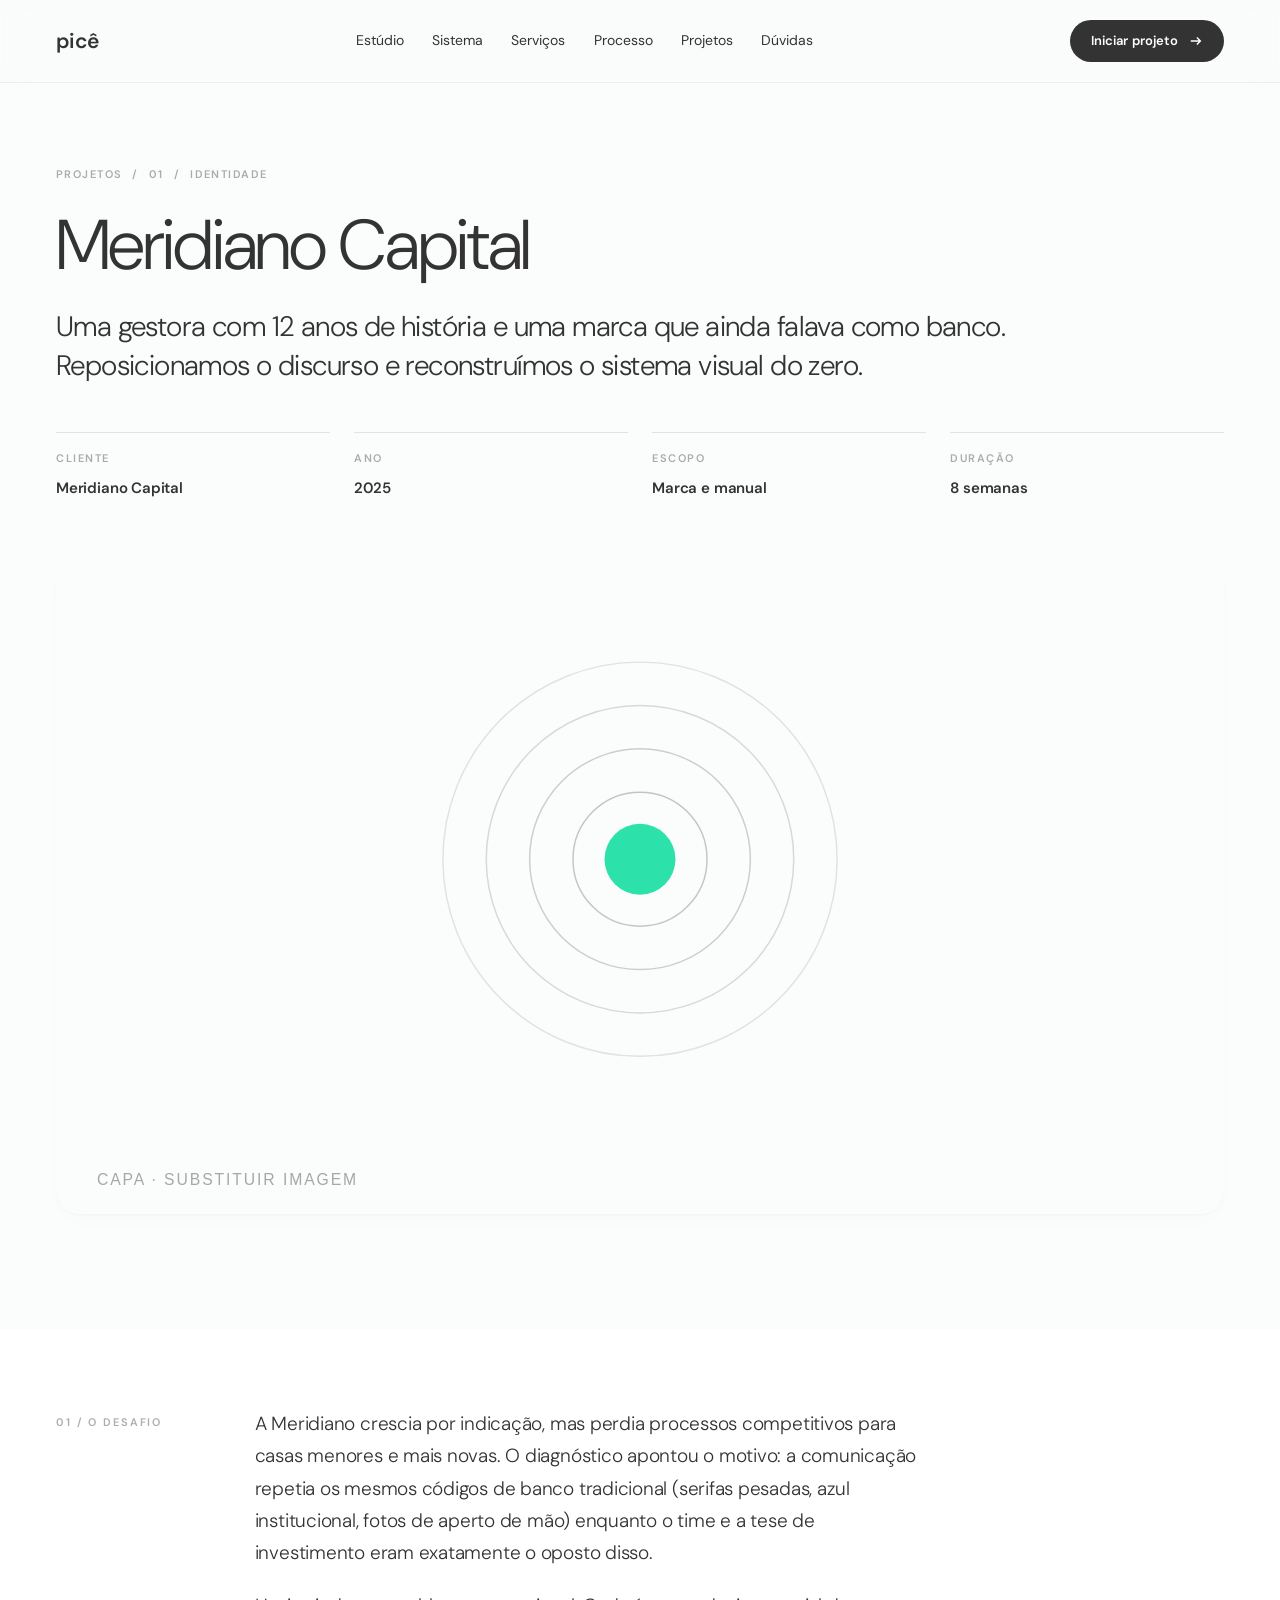
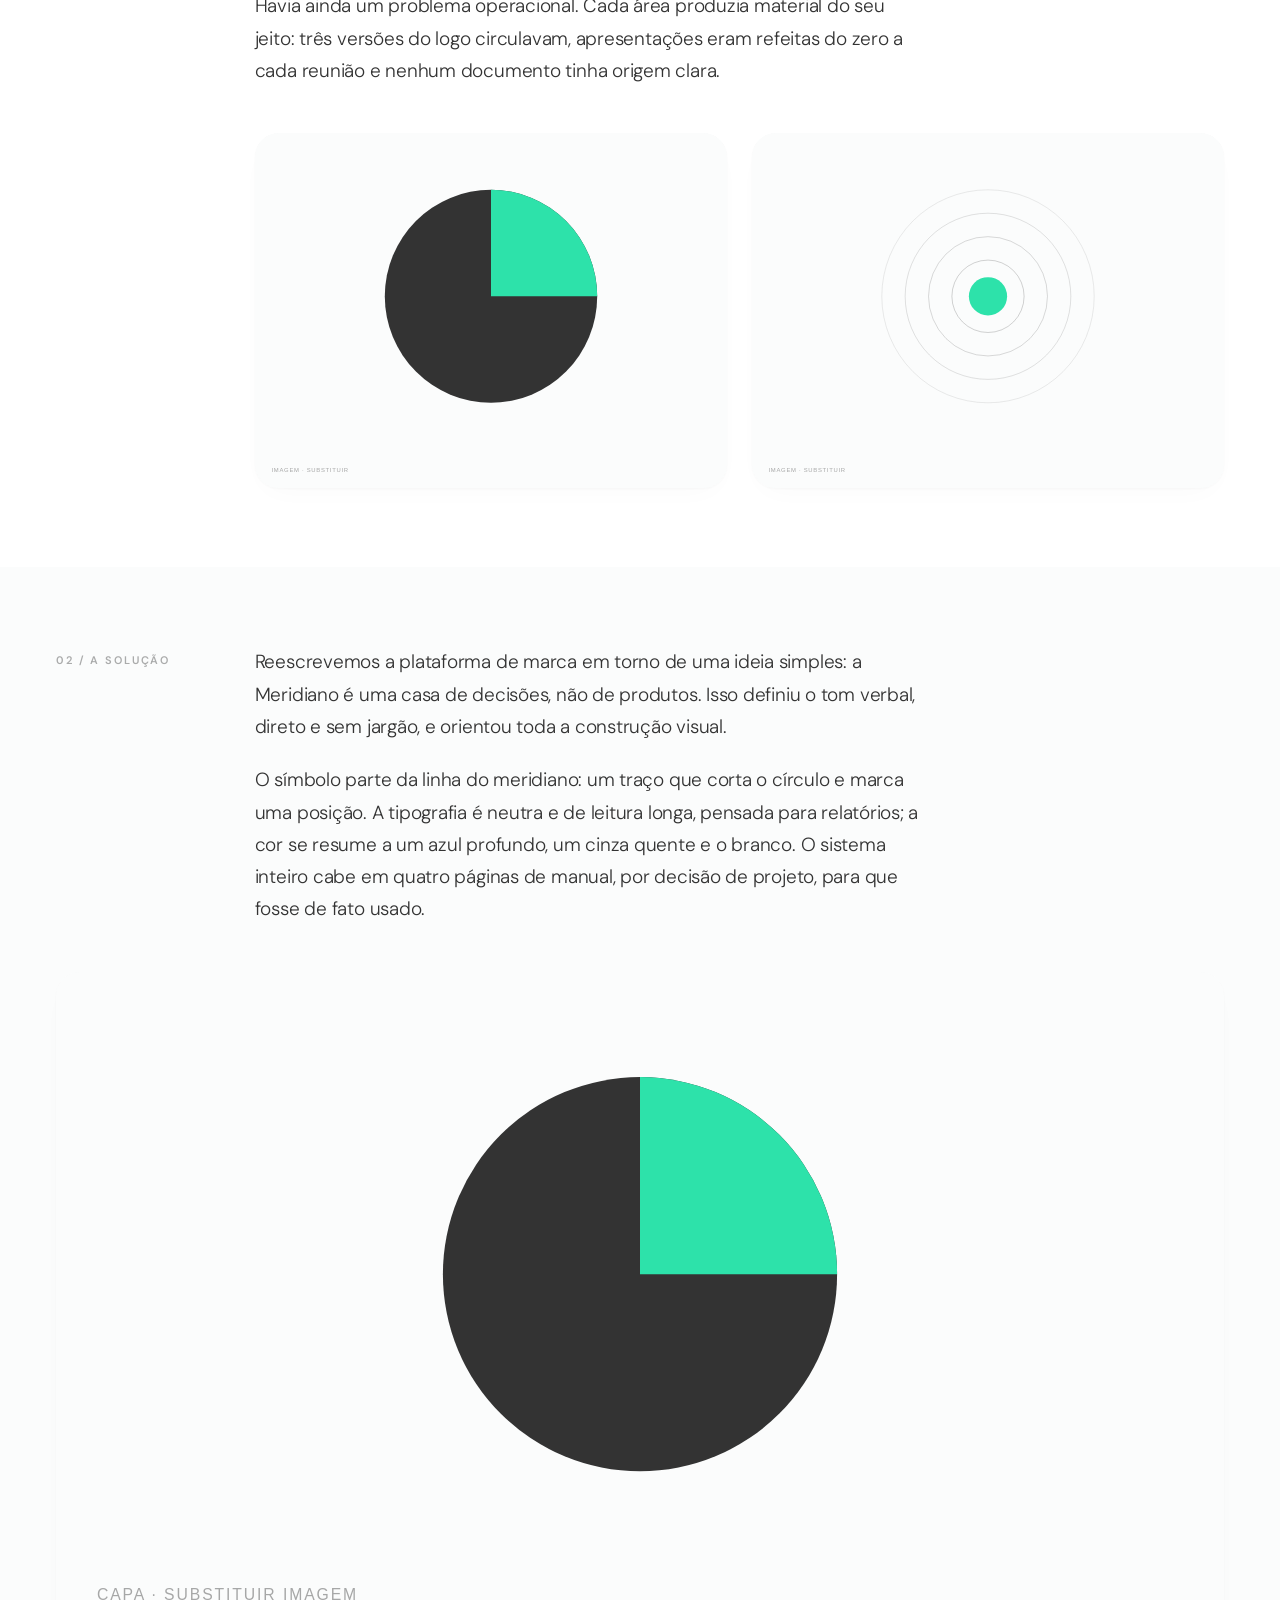
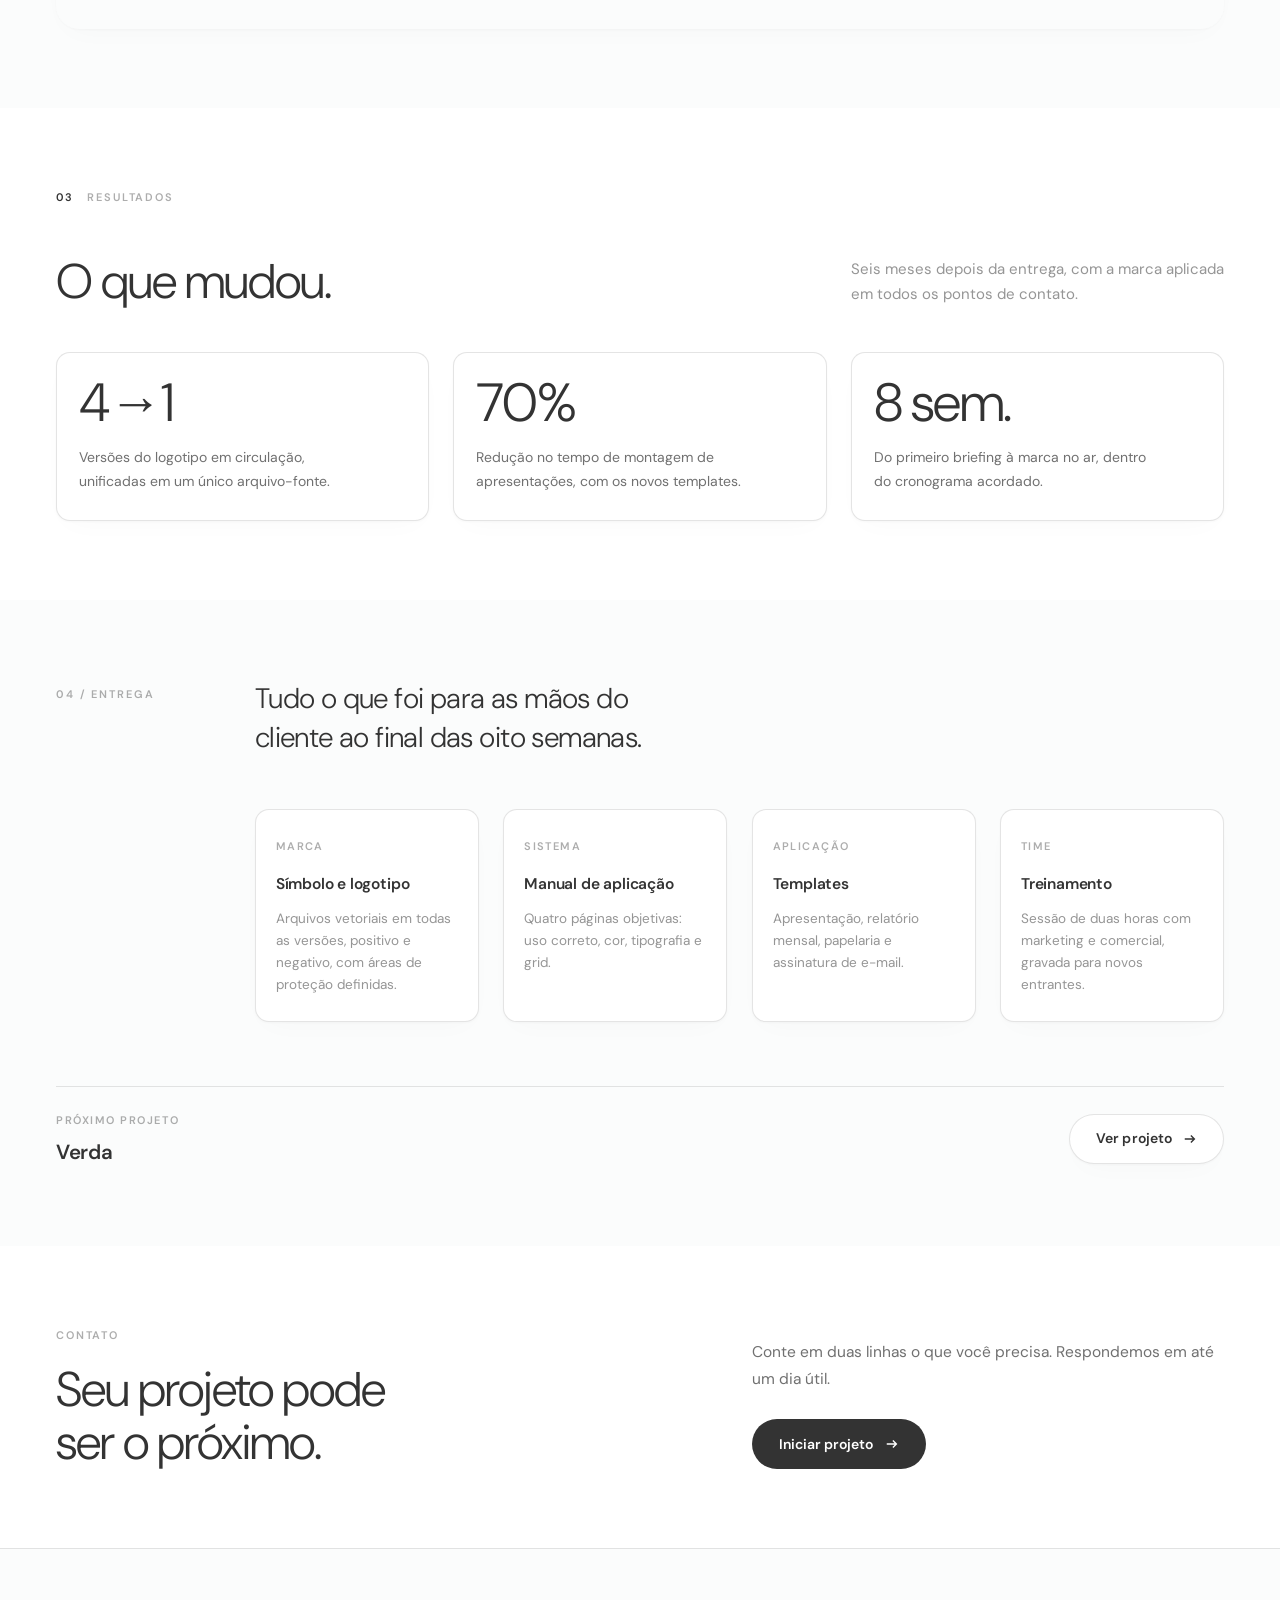
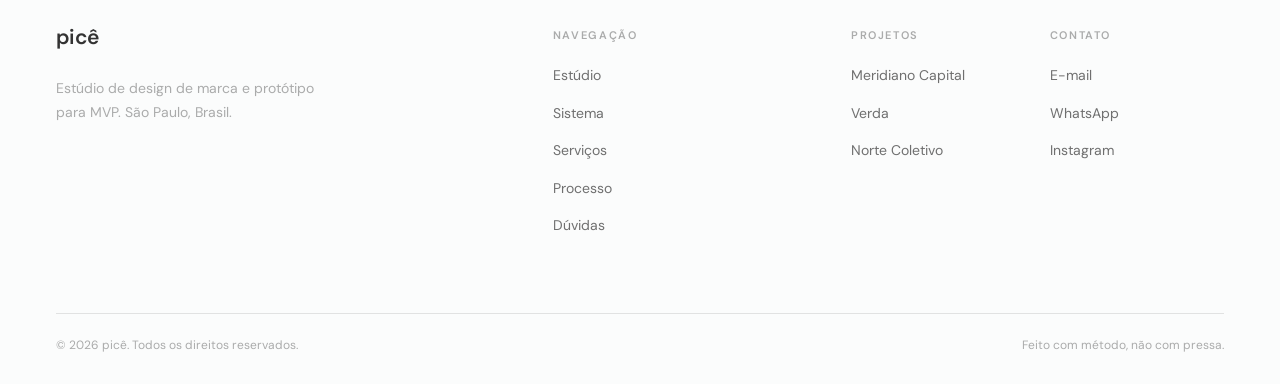
==== commit 97158a95: "Remove as guias tracejadas das margens Elas eram um elemento fixo (.guias) com duas linhas tracejada" ====
--- a/projeto-01.html
+++ b/projeto-01.html
@@ -26,8 +26,6 @@
 <body>
 
 <!-- ====================== CABEÇALHO ====================== -->
-<div class="guias" aria-hidden="true"></div>
-
 <header class="header" id="header">
   <div class="shell header__bar">
     <a class="brand" href="index.html">picê</a>
--- a/assets/css/style.css
+++ b/assets/css/style.css
@@ -72,24 +72,11 @@
 
 /* ---------- 3. Estrutura ---------- */
 .shell{ width:100%; max-width:var(--shell); margin-inline:auto; padding-inline:var(--gut); }
-/* As duas guias tracejadas que correm pela página inteira. Ficam na
-   margem, fora da coluna de conteúdo, e são um elemento fixo em vez de
-   uma borda por dobra: assim a linha não quebra na emenda entre uma
-   dobra e outra nem encosta na borda dos cartões. Precisa de z-index
-   acima das dobras, senão o fundo opaco de cada uma a cobre.           */
-.guias{ position:fixed; inset:0; z-index:2; pointer-events:none; }
-.guias::before,.guias::after{
-  content:''; position:absolute; top:0; bottom:0; width:0;
-  border-left:1px dashed rgba(51, 51, 51, .13);
-}
-.guias::before{ left:clamp(16px, 2.4vw, 38px); }
-.guias::after { right:clamp(16px, 2.4vw, 38px); }
 .header,.hero,.section,.footer,.p-hero{ position:relative; }
 .section{ padding-block:var(--section); }
 section[id]{ scroll-margin-top:90px; }
 /* Nenhuma dobra é escura. A alternância é só de valor, entre o chão da
-   página e o branco puro; quem dá o ritmo de verdade são os cartões e
-   os blocos de cor.                                                    */
+   página e o branco puro; quem dá o ritmo de verdade são os cartões.  */
 .s-white{ background:var(--white); }
 .s-cinza{ background:var(--cinza); }
 
@@ -635,7 +622,6 @@
   .gallery img:first-child,.gallery img:last-child{ grid-column:1 / 13; }
 }
 @media (max-width: 860px){
-  .guias{ display:none; }
   .nav{ display:none; }
   .burger{ display:flex; width:46px; height:46px; margin-right:-9px; }
   .header__cta .btn{ display:none; }
@@ -718,7 +704,7 @@
 
 /* ---------- 19. Impressão ---------- */
 @media print{
-  .header,.drawer,.burger,.form,.video__btn,.guias{ display:none !important; }
+  .header,.drawer,.burger,.form,.video__btn{ display:none !important; }
   body{ background:#fff; color:#000; }
   .s-white,.s-cinza,.hero,.footer{ background:#fff !important; }
   .hero::before,.hero::after{ display:none !important; }
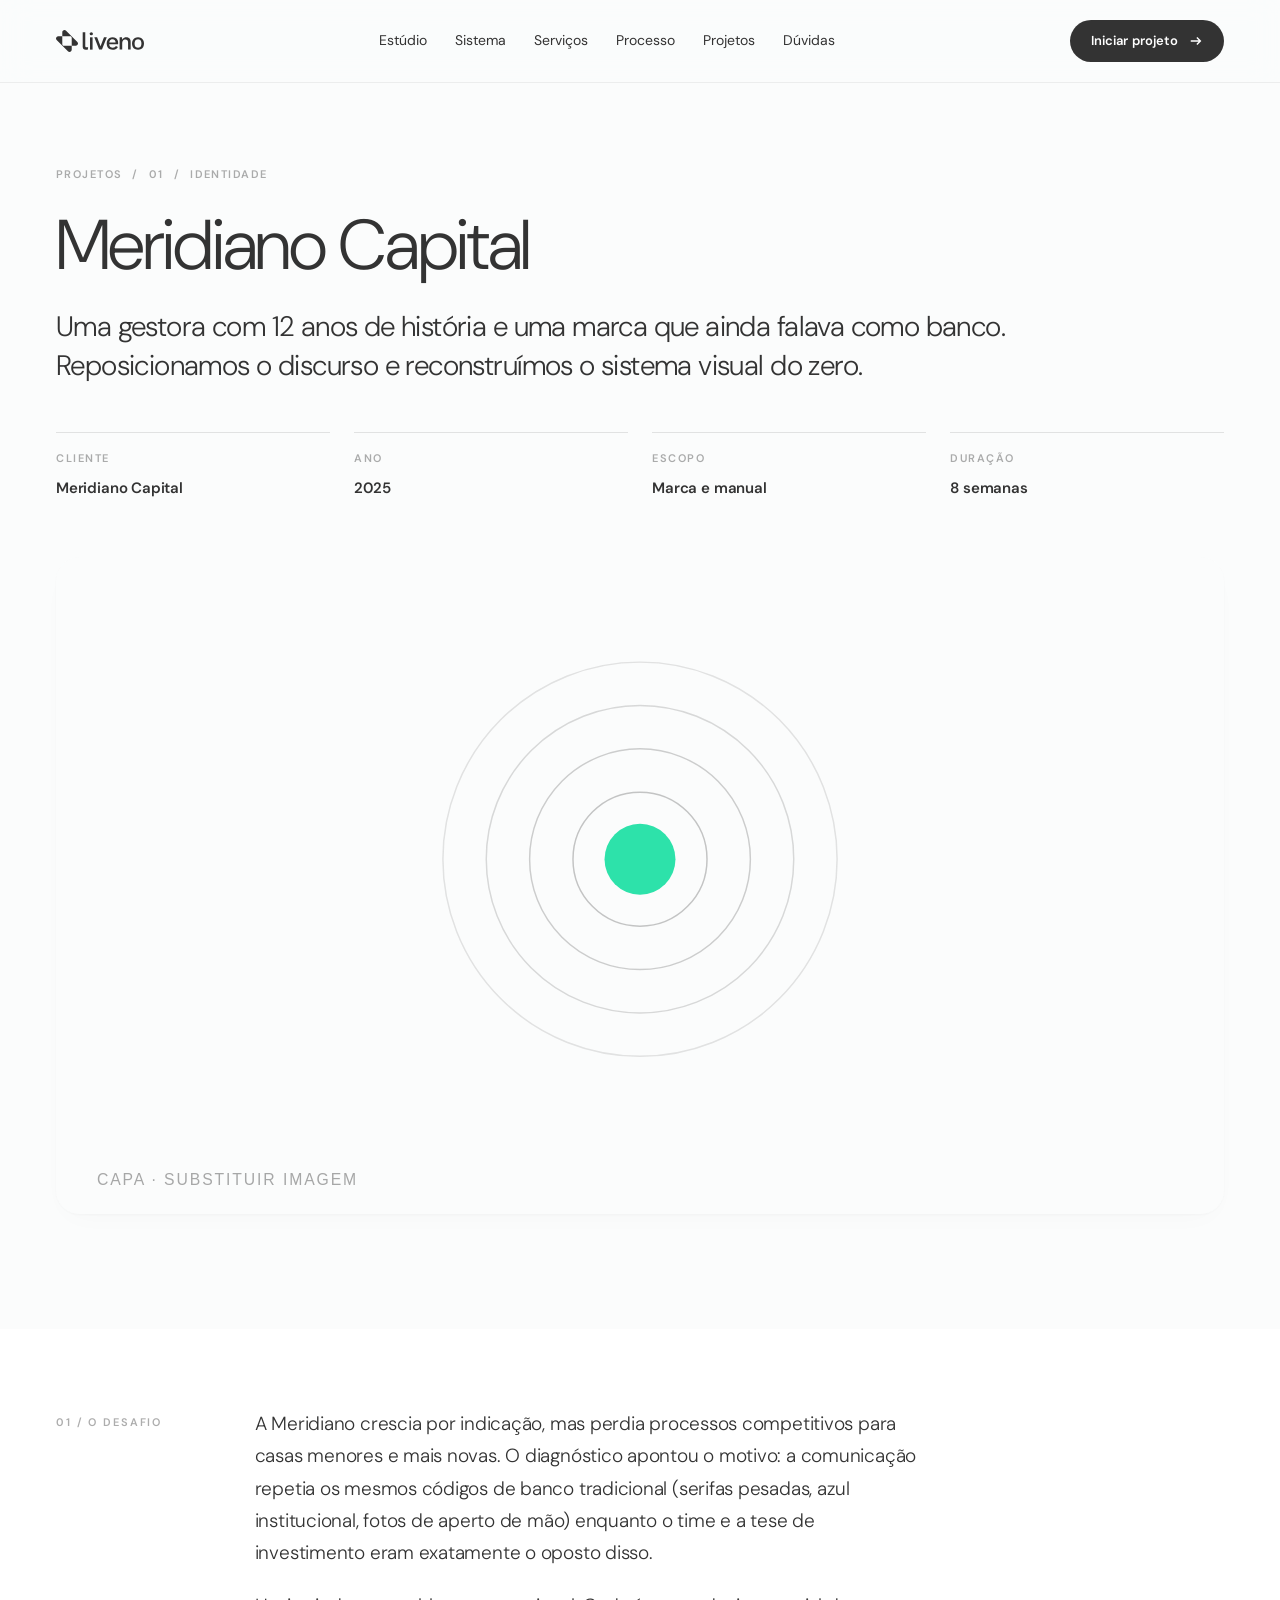
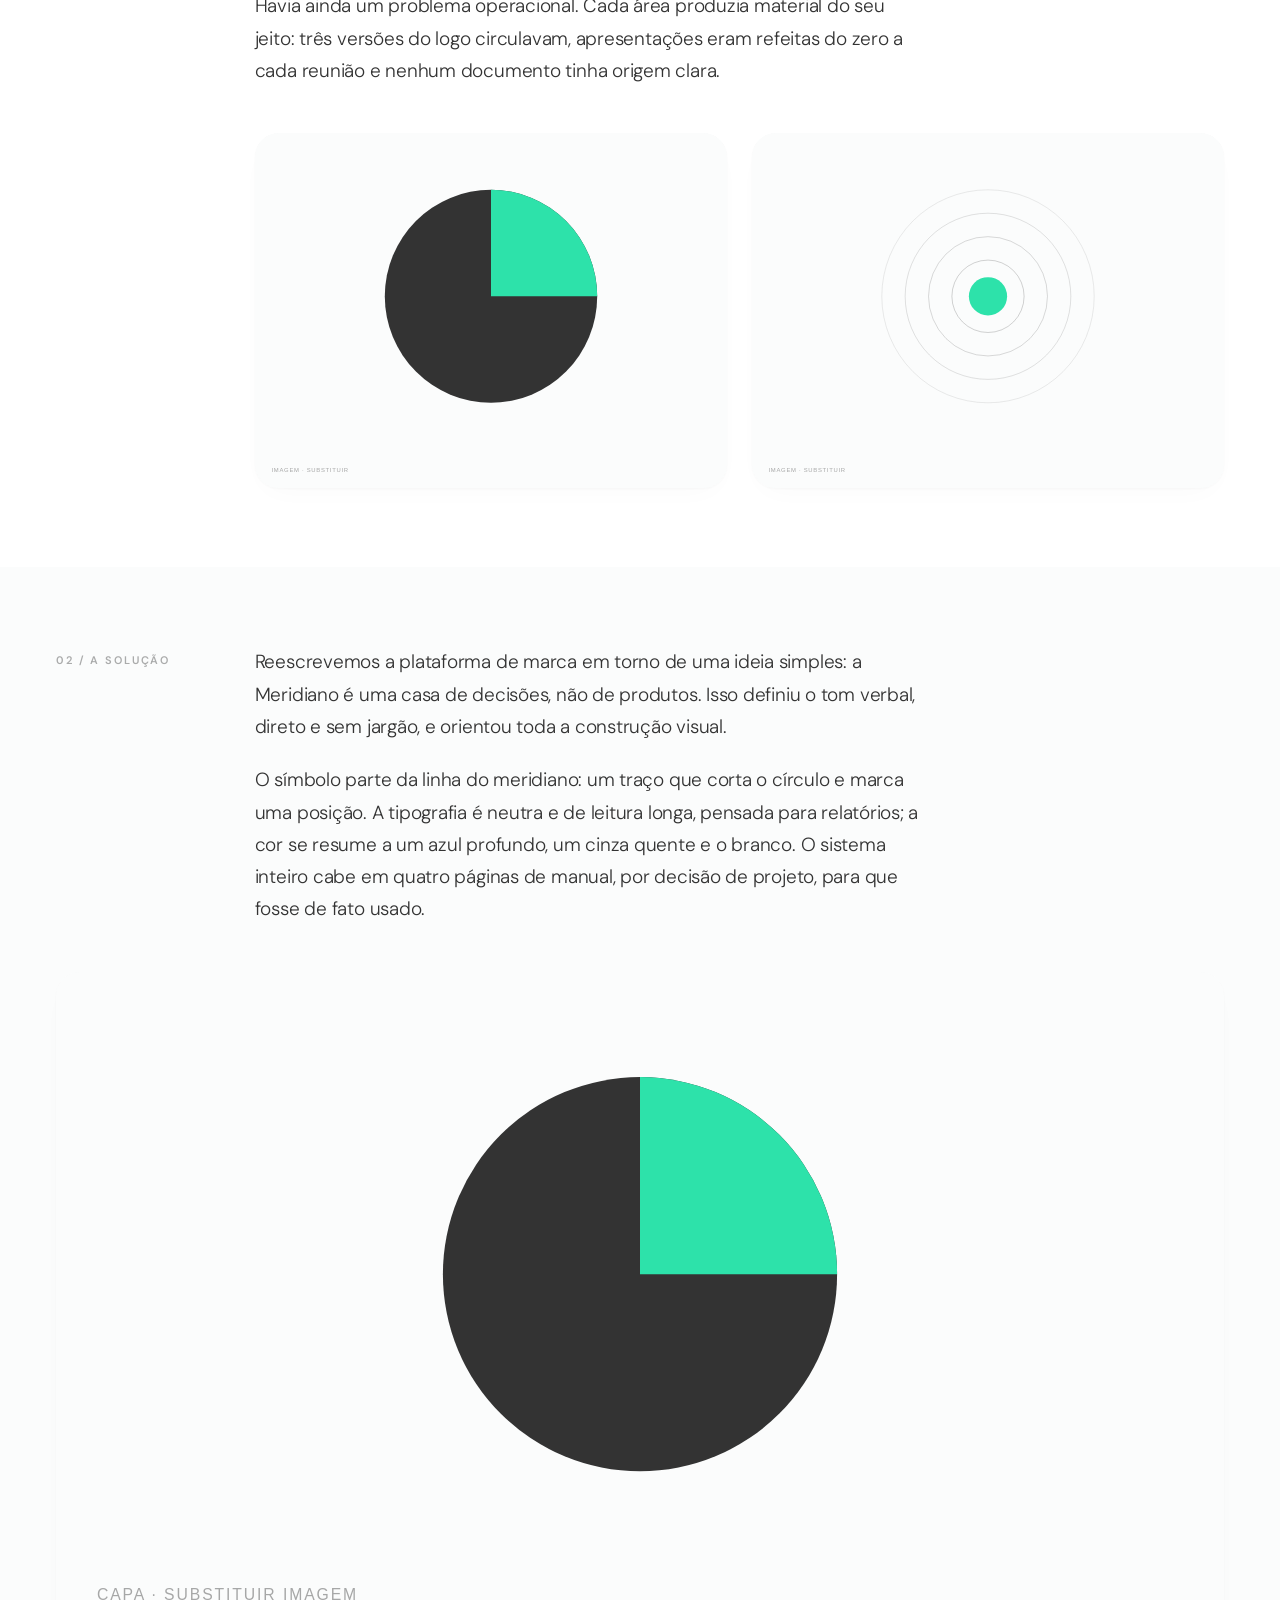
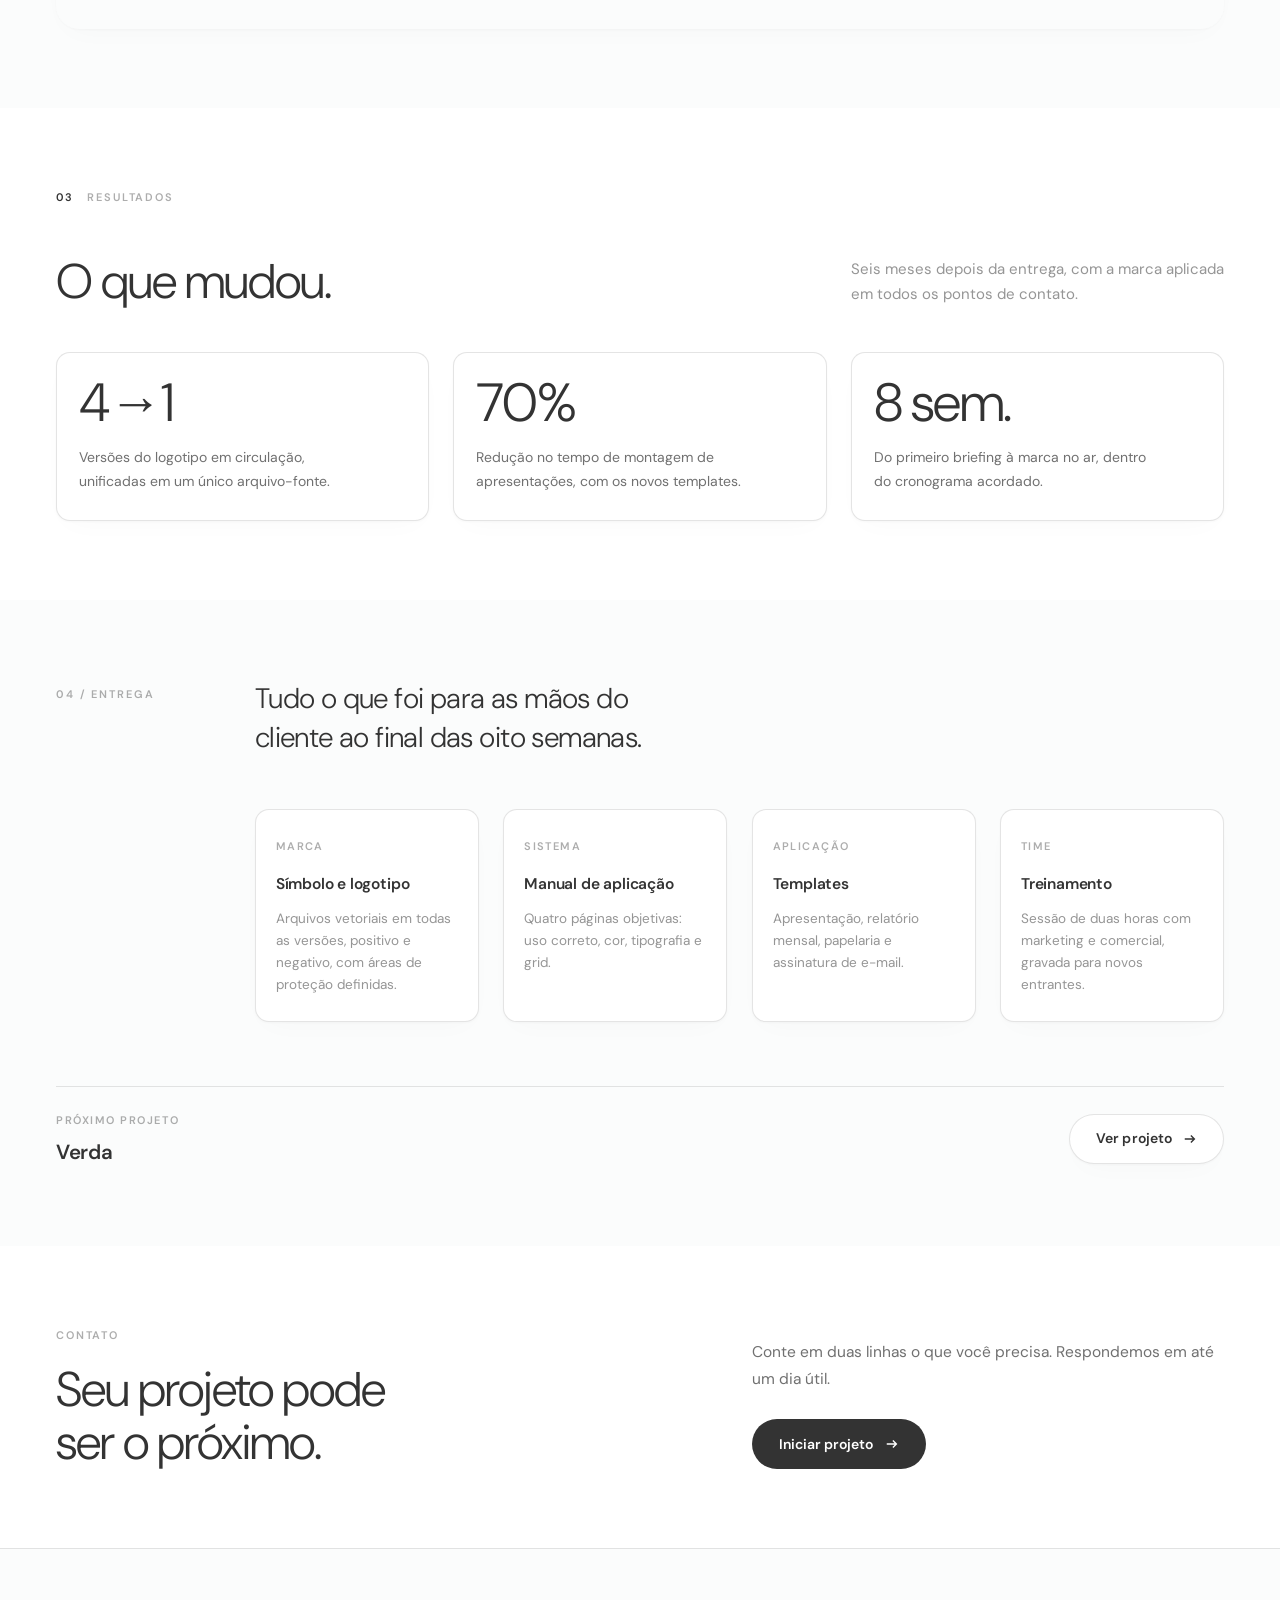
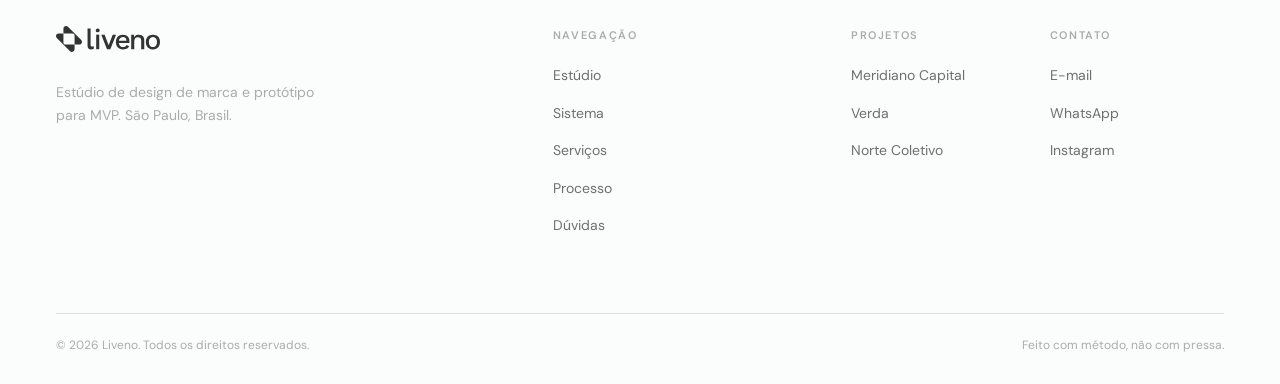
==== commit b8b4aefd: "Adota o logo da Liveno e renomeia a marca O arquivo do logo chegou pelo repositório: a marca é Liven" ====
--- a/projeto-01.html
+++ b/projeto-01.html
@@ -3,14 +3,14 @@
 <head>
 <meta charset="utf-8">
 <meta name="viewport" content="width=device-width, initial-scale=1, viewport-fit=cover">
-<title>Meridiano Capital · Projeto 01 | picê</title>
-<meta name="description" content="Identidade e sistema visual para a Meridiano Capital, gestora de investimentos em reposicionamento. Projeto do picê.">
+<title>Meridiano Capital · Projeto 01 | Liveno</title>
+<meta name="description" content="Identidade e sistema visual para a Meridiano Capital, gestora de investimentos em reposicionamento. Projeto do Liveno.">
 <meta name="theme-color" content="#fbfcfc">
 
 <meta property="og:type" content="article">
-<meta property="og:site_name" content="picê">
-<meta property="og:title" content="Meridiano Capital · picê">
-<meta property="og:description" content="Identidade e sistema visual para a Meridiano Capital, gestora de investimentos em reposicionamento. Projeto do picê.">
+<meta property="og:site_name" content="Liveno">
+<meta property="og:title" content="Meridiano Capital · Liveno">
+<meta property="og:description" content="Identidade e sistema visual para a Meridiano Capital, gestora de investimentos em reposicionamento. Projeto do Liveno.">
 <meta property="og:image" content="assets/img/cover-01.svg">
 <meta property="og:locale" content="pt_BR">
 
@@ -28,7 +28,9 @@
 <!-- ====================== CABEÇALHO ====================== -->
 <header class="header" id="header">
   <div class="shell header__bar">
-    <a class="brand" href="index.html">picê</a>
+    <a class="brand" href="index.html" aria-label="Liveno, página inicial">
+      <img src="assets/img/logo.svg" alt="Liveno" width="88" height="22">
+    </a>
 
     <nav class="nav" aria-label="Navegação principal">
       <a href="index.html#estudio">Estúdio</a>
@@ -193,7 +195,9 @@
   <div class="shell">
     <div class="g12">
       <div class="footer__brand">
-        <a class="brand" href="index.html">picê</a>
+        <a class="brand" href="index.html" aria-label="Liveno, página inicial">
+          <img src="assets/img/logo.svg" alt="Liveno" width="88" height="22">
+        </a>
         <p>Estúdio de design de marca e protótipo para MVP. São Paulo, Brasil.</p>
       </div>
 
@@ -220,15 +224,15 @@
       <div class="footer__col">
         <h5>Contato</h5>
         <ul>
-          <li><a href="mailto:contato@pice.com.br">E-mail</a></li>
+          <li><a href="mailto:contato@liveno.com.br">E-mail</a></li>
           <li><a href="https://wa.me/5511999999999" target="_blank" rel="noopener">WhatsApp</a></li>
-          <li><a href="https://instagram.com/pice.studio" target="_blank" rel="noopener">Instagram</a></li>
+          <li><a href="https://instagram.com/liveno.studio" target="_blank" rel="noopener">Instagram</a></li>
         </ul>
       </div>
     </div>
 
     <div class="footer__bot">
-      <span>&copy; <span id="ano">2026</span> picê. Todos os direitos reservados.</span>
+      <span>&copy; <span id="ano">2026</span> Liveno. Todos os direitos reservados.</span>
       <span>Feito com método, não com pressa.</span>
     </div>
   </div>
--- a/assets/css/fonts.css
+++ b/assets/css/fonts.css
@@ -1,5 +1,5 @@
 /* =========================================================
-   PICÊ — DM Sans hospedada no próprio servidor
+   LIVENO — DM Sans hospedada no próprio servidor
    Arquivo variável (pesos 300 a 700 num único download, mais
    o eixo óptico), subconjuntos latin e latin-ext, que cobrem
    o português inteiro.
--- a/assets/css/style.css
+++ b/assets/css/style.css
@@ -1,5 +1,5 @@
 /* =========================================================
-   PICÊ
+   LIVENO
    Sistema visual: grade de 12 colunas, tipografia DM Sans e
    uma base preto e branco. A única cor é um verde-menta, e
    ele nunca é texto: só preenchimento, sempre com preto por
@@ -149,11 +149,10 @@
   box-shadow:0 1px 0 var(--line), 0 8px 28px rgba(51,51,51,.03);
 }
 
-.brand{
-  display:inline-flex; align-items:baseline; flex:none;
-  font-size:21px; font-weight:600; letter-spacing:-.026em; line-height:1;
-  color:inherit;
-}
+/* a marca é o lockup em SVG, não mais texto: a altura manda e a largura
+   acompanha, para a proporção do arquivo nunca ser forçada */
+.brand{ display:inline-flex; align-items:center; flex:none; }
+.brand img{ display:block; height:22px; width:auto; }
 
 .nav{ display:flex; align-items:center; gap:clamp(16px, 2.2vw, 32px); }
 .nav a{
@@ -226,12 +225,18 @@
    também o texto.                                                       */
 .hero::before{
   content:''; position:absolute; inset:0; z-index:1; pointer-events:none;
-  --p1:radial-gradient(circle, var(--verde) 0 6px, transparent 6px);
-  --p2:radial-gradient(circle, var(--ink)   0 4px, transparent 4px);
+  /* os quatro marcos sobre os anéis são o próprio símbolo da marca, em
+     miniatura: dois no verde e dois no preto, em duas orientações. Cada um
+     vem centrado numa tela de 100x100, para o `background-position` em
+     porcentagem pousar o centro dele exatamente sobre o anel.            */
+  --m1:url("data:image/svg+xml,<svg xmlns=%22http://www.w3.org/2000/svg%22 viewBox=%220 0 100 100%22 fill=%22%25232de2aa%22><g transform=%22rotate%280 50 50%29%22><g transform=%22translate%2840.500 40.500%29 scale%280.10445%29%22><path d=%22M64.98%2C129.94h64.96v33.6c0%2C10.13-8.21%2C18.37-18.37%2C18.37-4.88%2C0-9.55-1.95-12.99-5.38L5.38%2C83.35c-3.44-3.46-5.38-8.14-5.38-13.01s2.07-9.65%2C5.38-12.99c3.33-3.33%2C7.93-5.38%2C13.01-5.38h33.58v64.98c0%2C7.18%2C5.84%2C12.99%2C13.01%2C12.99Z%22/><path d=%22M181.91%2C111.57c0%2C10.13-8.21%2C18.37-18.37%2C18.37h-33.6v-64.98c0-7.18-5.81-12.99-12.99-12.99H51.97V18.37c0-10.13%2C8.24-18.37%2C18.39-18.37%2C4.88%2C0%2C9.55%2C1.95%2C12.99%2C5.38l93.18%2C93.18c3.46%2C3.46%2C5.38%2C8.14%2C5.38%2C13.01Z%22/></g></g></svg>");
+  --m2:url("data:image/svg+xml,<svg xmlns=%22http://www.w3.org/2000/svg%22 viewBox=%220 0 100 100%22 fill=%22%2523333333%22><g transform=%22rotate%2890 50 50%29%22><g transform=%22translate%2840.500 40.500%29 scale%280.10445%29%22><path d=%22M64.98%2C129.94h64.96v33.6c0%2C10.13-8.21%2C18.37-18.37%2C18.37-4.88%2C0-9.55-1.95-12.99-5.38L5.38%2C83.35c-3.44-3.46-5.38-8.14-5.38-13.01s2.07-9.65%2C5.38-12.99c3.33-3.33%2C7.93-5.38%2C13.01-5.38h33.58v64.98c0%2C7.18%2C5.84%2C12.99%2C13.01%2C12.99Z%22/><path d=%22M181.91%2C111.57c0%2C10.13-8.21%2C18.37-18.37%2C18.37h-33.6v-64.98c0-7.18-5.81-12.99-12.99-12.99H51.97V18.37c0-10.13%2C8.24-18.37%2C18.39-18.37%2C4.88%2C0%2C9.55%2C1.95%2C12.99%2C5.38l93.18%2C93.18c3.46%2C3.46%2C5.38%2C8.14%2C5.38%2C13.01Z%22/></g></g></svg>");
+  --m3:url("data:image/svg+xml,<svg xmlns=%22http://www.w3.org/2000/svg%22 viewBox=%220 0 100 100%22 fill=%22%25232de2aa%22><g transform=%22rotate%2890 50 50%29%22><g transform=%22translate%2840.500 40.500%29 scale%280.10445%29%22><path d=%22M64.98%2C129.94h64.96v33.6c0%2C10.13-8.21%2C18.37-18.37%2C18.37-4.88%2C0-9.55-1.95-12.99-5.38L5.38%2C83.35c-3.44-3.46-5.38-8.14-5.38-13.01s2.07-9.65%2C5.38-12.99c3.33-3.33%2C7.93-5.38%2C13.01-5.38h33.58v64.98c0%2C7.18%2C5.84%2C12.99%2C13.01%2C12.99Z%22/><path d=%22M181.91%2C111.57c0%2C10.13-8.21%2C18.37-18.37%2C18.37h-33.6v-64.98c0-7.18-5.81-12.99-12.99-12.99H51.97V18.37c0-10.13%2C8.24-18.37%2C18.39-18.37%2C4.88%2C0%2C9.55%2C1.95%2C12.99%2C5.38l93.18%2C93.18c3.46%2C3.46%2C5.38%2C8.14%2C5.38%2C13.01Z%22/></g></g></svg>");
+  --m4:url("data:image/svg+xml,<svg xmlns=%22http://www.w3.org/2000/svg%22 viewBox=%220 0 100 100%22 fill=%22%2523333333%22><g transform=%22rotate%280 50 50%29%22><g transform=%22translate%2840.500 40.500%29 scale%280.10445%29%22><path d=%22M64.98%2C129.94h64.96v33.6c0%2C10.13-8.21%2C18.37-18.37%2C18.37-4.88%2C0-9.55-1.95-12.99-5.38L5.38%2C83.35c-3.44-3.46-5.38-8.14-5.38-13.01s2.07-9.65%2C5.38-12.99c3.33-3.33%2C7.93-5.38%2C13.01-5.38h33.58v64.98c0%2C7.18%2C5.84%2C12.99%2C13.01%2C12.99Z%22/><path d=%22M181.91%2C111.57c0%2C10.13-8.21%2C18.37-18.37%2C18.37h-33.6v-64.98c0-7.18-5.81-12.99-12.99-12.99H51.97V18.37c0-10.13%2C8.24-18.37%2C18.39-18.37%2C4.88%2C0%2C9.55%2C1.95%2C12.99%2C5.38l93.18%2C93.18c3.46%2C3.46%2C5.38%2C8.14%2C5.38%2C13.01Z%22/></g></g></svg>");
   background-image:
     repeating-radial-gradient(circle at 50% 50%,
       transparent 0 calc(var(--passo) - 1px), var(--anel) calc(var(--passo) - 1px) var(--passo)),
-    var(--p1), var(--p2), var(--p1), var(--p2);
+    var(--m1), var(--m2), var(--m3), var(--m4);
   background-repeat:no-repeat, no-repeat, no-repeat, no-repeat, no-repeat;
   background-size:
     100% 100%,
@@ -523,7 +528,7 @@
 .footer{ background:var(--cinza); color:var(--ink); border-top:1px solid var(--line);
   padding-block:clamp(52px, 6vw, 80px) calc(28px + env(safe-area-inset-bottom)); }
 .footer__brand{ grid-column:1 / 5; }
-.footer__brand .brand{ height:30px; }
+.footer__brand .brand img{ height:26px; }
 .footer__brand p{ margin-top:20px; max-width:26ch; font-size:14px; line-height:1.7; color:var(--ink-35); }
 .footer__col{ grid-column:span 3; }
 .footer__col:nth-of-type(2){ grid-column:6 / 9; }
